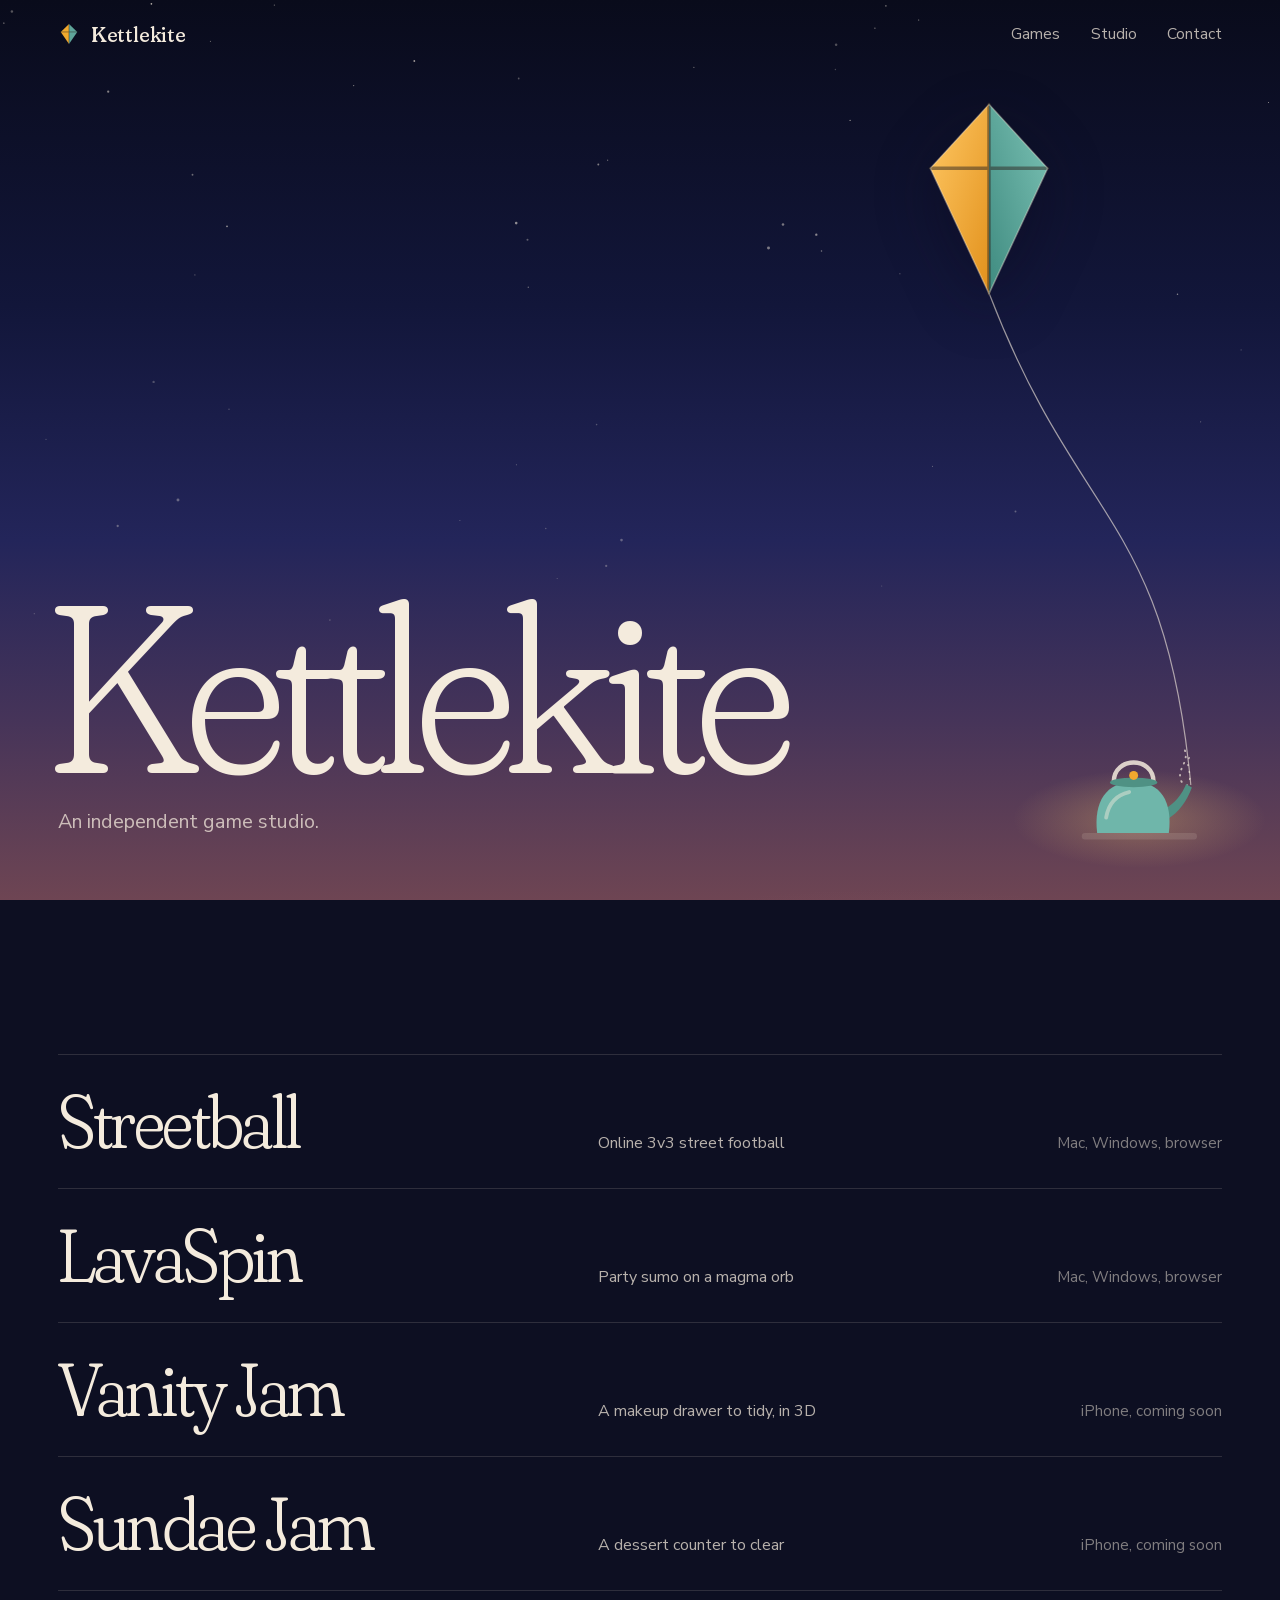
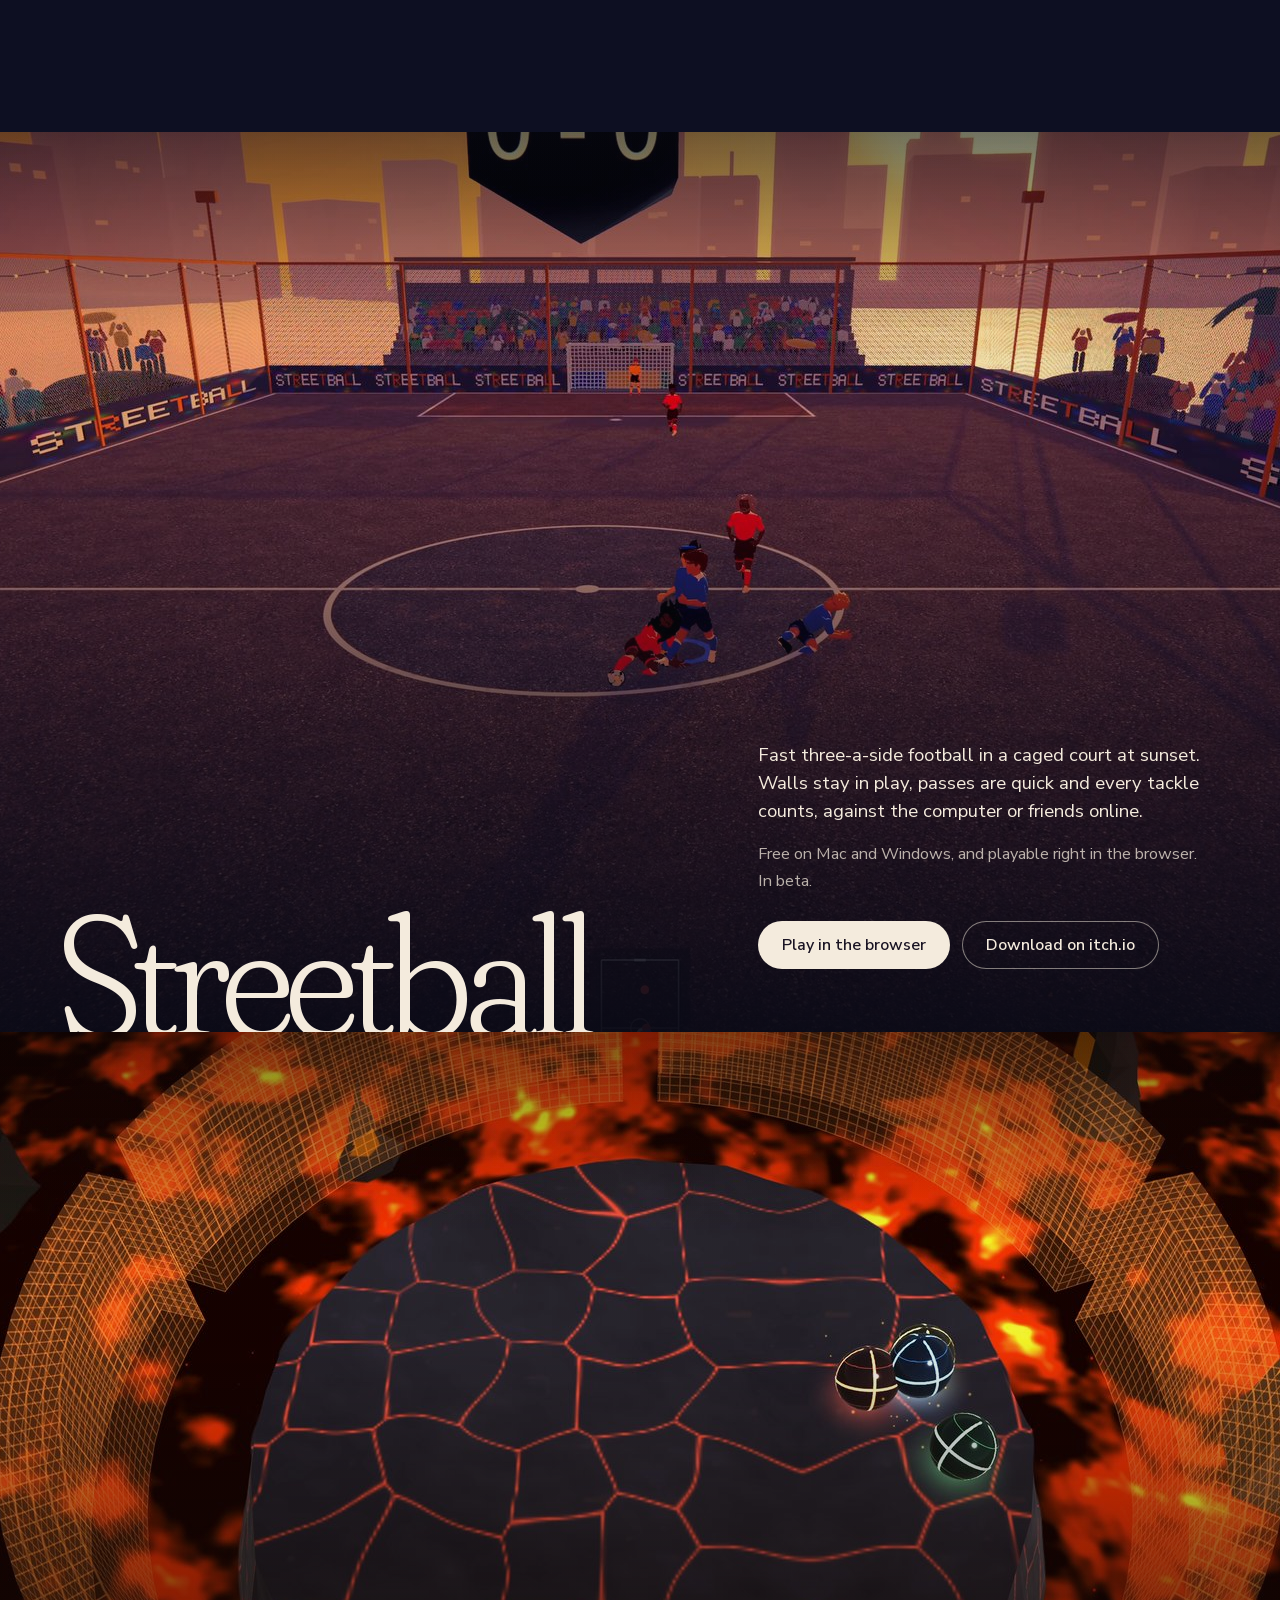
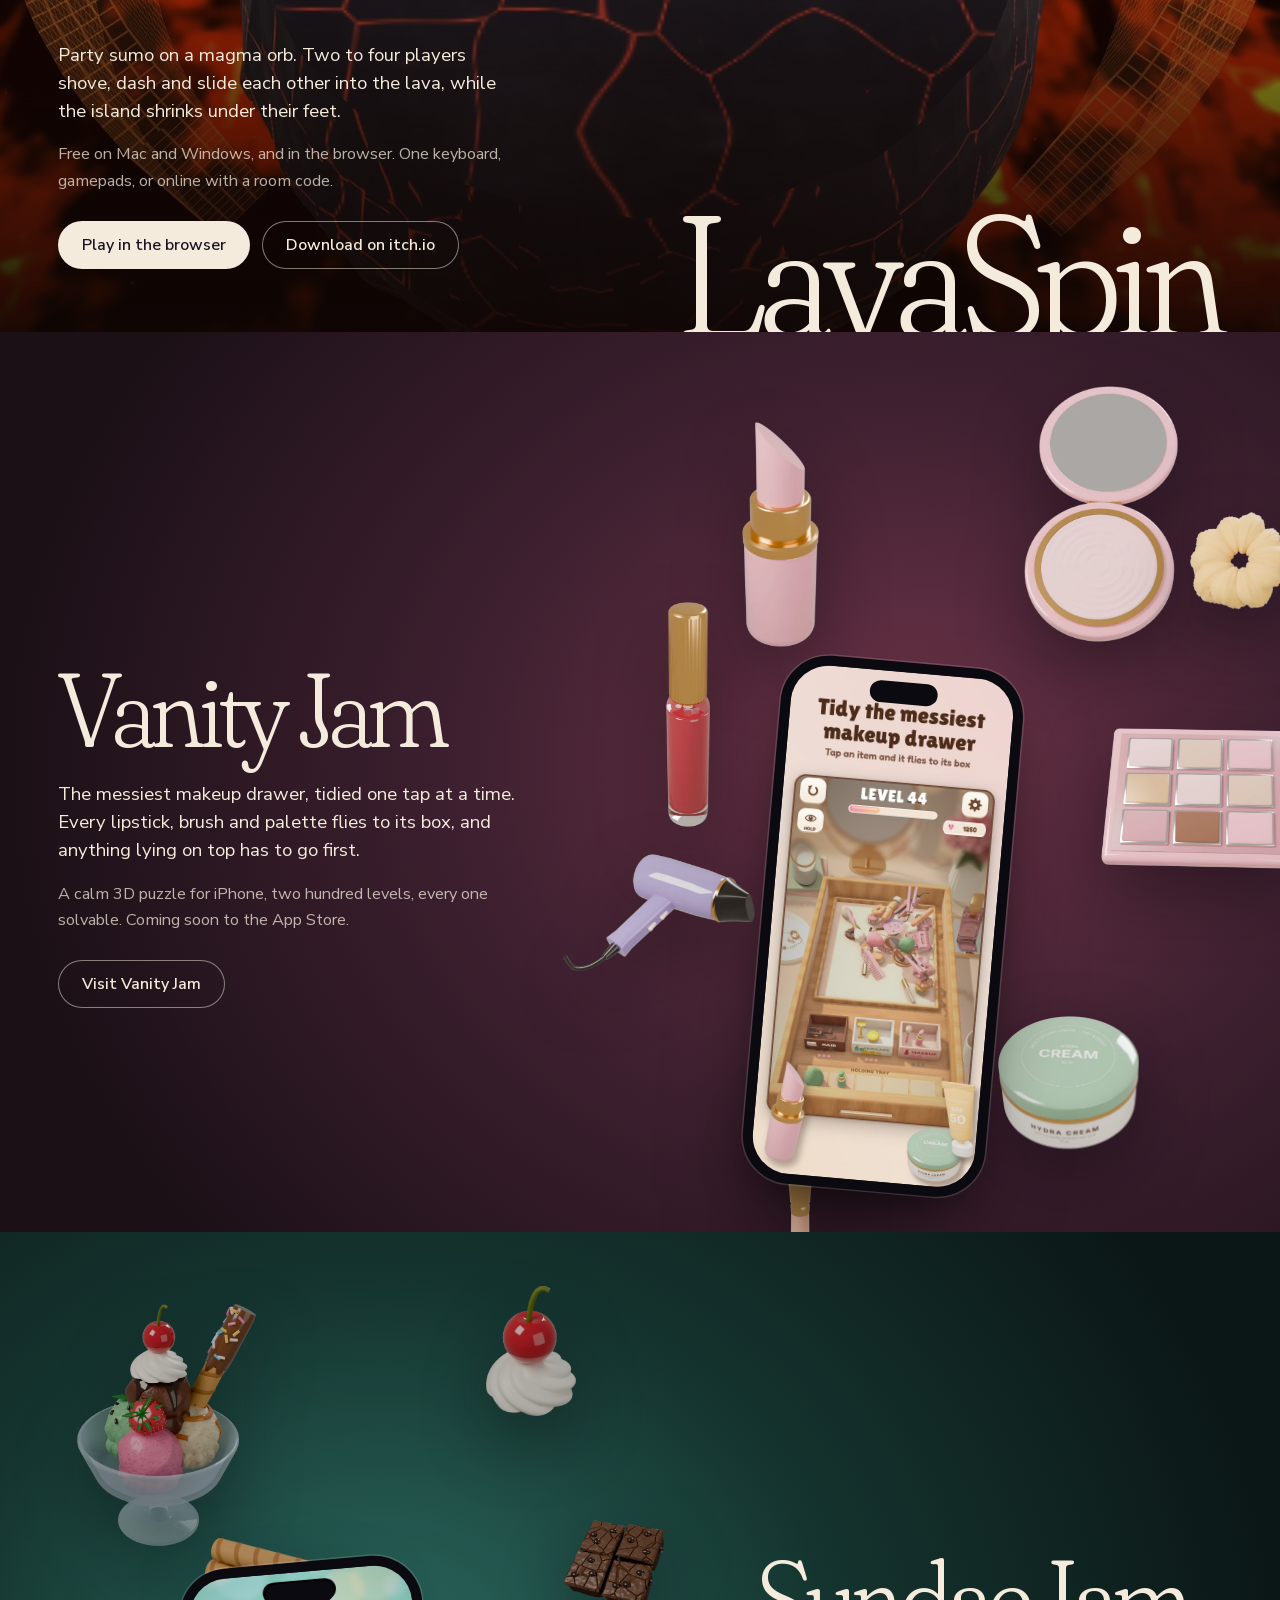
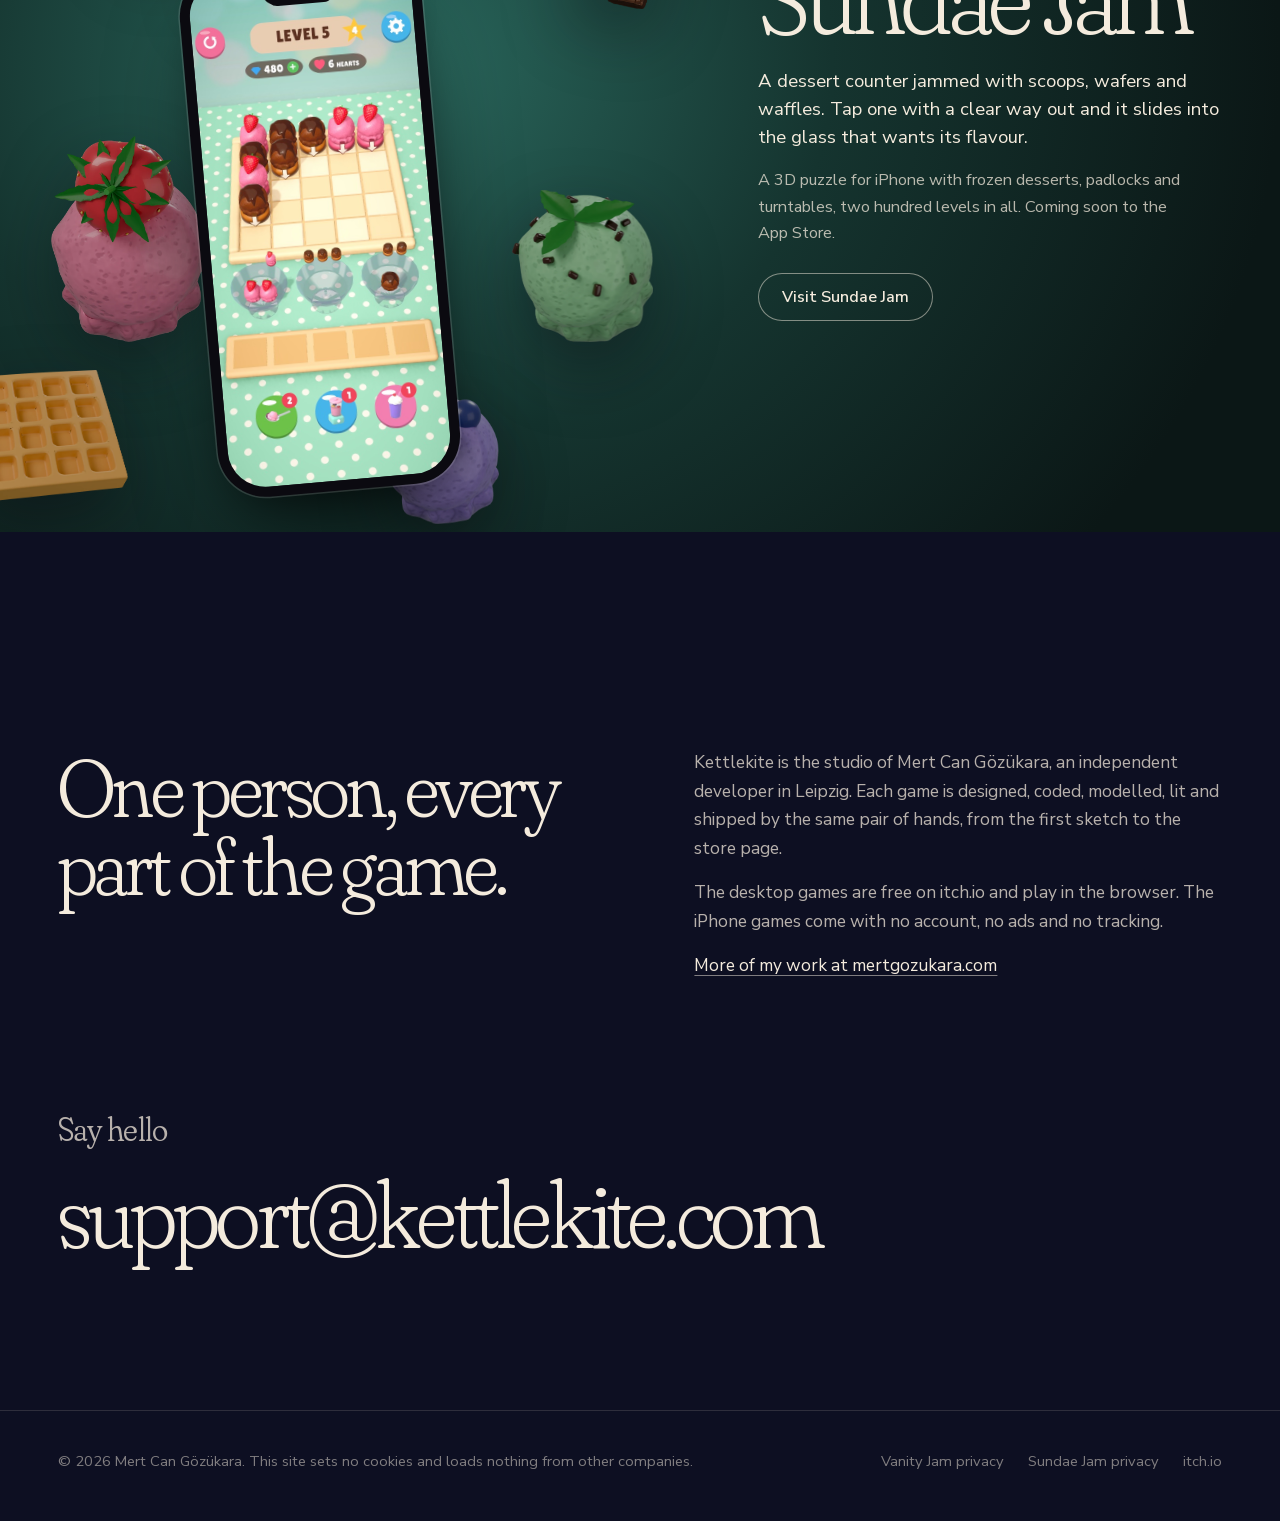
==== index.html @ ca103250 "Contact: just the address under Say hello The line about one person reading every message repeated t" ====
<!doctype html>
<html lang="en">
<head>
<meta charset="utf-8">
<meta name="viewport" content="width=device-width, initial-scale=1, viewport-fit=cover">
<title>Kettlekite</title>
<meta name="description" content="Kettlekite is an independent game studio. Streetball, LavaSpin, Vanity Jam and Sundae Jam, each made start to finish by one person.">
<meta name="theme-color" content="#0d0f22">
<meta property="og:title" content="Kettlekite">
<meta property="og:description" content="An independent game studio. Four games so far, each made start to finish by one person.">
<meta property="og:image" content="https://kettlekite.com/assets/media/og.jpg">
<meta property="og:url" content="https://kettlekite.com">
<meta name="twitter:card" content="summary_large_image">
<link rel="icon" href="/assets/kite.svg" type="image/svg+xml">
<script>document.documentElement.classList.add("js")</script>
<link rel="preload" href="/assets/fonts/fraunces-latin.woff2" as="font" type="font/woff2" crossorigin>
<link rel="stylesheet" href="/assets/fonts/fonts.css">
<link rel="stylesheet" href="/assets/kk.css">
<link rel="stylesheet" href="/assets/home.css">
</head>
<body class="home">
<header class="bar">
  <a class="brand" href="/" aria-label="Kettlekite, home">
    <svg class="kite" viewBox="0 0 64 64" aria-hidden="true"><path d="M32 3 L56 26 L32 61 Z" fill="#5fa59a"/><path d="M32 3 L8 26 L32 61 Z" fill="#f0a92e"/><path d="M32 3 V61 M8 26 H56" stroke="#2e2621" stroke-width="2.5" stroke-linecap="round" opacity=".55"/></svg>
    Kettlekite
  </a>
  <nav class="nav" aria-label="Site">
    <a href="#games">Games</a>
    <a href="#studio">Studio</a>
    <a href="#contact">Contact</a>
  </nav>
</header>

<main>
  <!-- The sky: a kite on a long string from a kettle on the sill. Its tail streams down the whole page. -->
  <section class="sky" id="top">
    <div class="sky-glow" aria-hidden="true"></div>
    <svg class="stars" aria-hidden="true"></svg>
    <div class="meteors" aria-hidden="true"></div>
    <svg class="string" aria-hidden="true"><path/></svg>
    <div class="flyer" aria-hidden="true">
      <svg class="kite-big" viewBox="0 0 120 150">
        <defs>
          <linearGradient id="sheen-l" x1="0" y1="0" x2="1" y2="1"><stop offset="0" stop-color="#ffc864"/><stop offset="1" stop-color="#e2911c"/></linearGradient>
          <linearGradient id="sheen-r" x1="1" y1="0" x2="0" y2="1"><stop offset="0" stop-color="#7cc2b5"/><stop offset="1" stop-color="#3f8b80"/></linearGradient>
        </defs>
        <path d="M60 4 L104 52 L60 146 Z" fill="url(#sheen-r)"/>
        <path d="M60 4 L16 52 L60 146 Z" fill="url(#sheen-l)"/>
        <path d="M60 4 V146 M16 52 H104" stroke="#2e2621" stroke-width="2.6" stroke-linecap="round" opacity=".5"/>
        <path d="M60 4 L104 52 L60 146 L16 52 Z" fill="none" stroke="#fff3dc" stroke-opacity=".35" stroke-width="1.2"/>
      </svg>
    </div>
    <div class="kettle" aria-hidden="true">
      <svg viewBox="0 0 220 170">
        <g class="steam" fill="none" stroke="#f4ebdd" stroke-linecap="round">
          <path d="M176 70 C166 50 190 40 180 18" stroke-width="3" stroke-dasharray="1 9"/>
          <path d="M184 76 C198 58 176 44 192 26" stroke-width="2.4" stroke-dasharray="1 10"/>
        </g>
        <path d="M70 70 C70 30 132 30 132 70" fill="none" stroke="#f4ebdd" stroke-opacity=".85" stroke-width="7" stroke-linecap="round"/>
        <path d="M150 112 C166 104 176 90 183 74 L192 79 C184 100 172 118 154 128 Z" fill="#4f9184"/>
        <path d="M44 150 C38 102 58 70 101 70 C144 70 162 102 156 150 Z" fill="#6fb6aa"/>
        <path d="M58 126 C62 102 76 90 94 86" fill="none" stroke="#f4ebdd" stroke-opacity=".45" stroke-width="6" stroke-linecap="round"/>
        <ellipse cx="101" cy="71" rx="37" ry="7.5" fill="#4f9184"/>
        <circle cx="101" cy="60" r="7" fill="#f0a92e"/>
        <rect x="20" y="150" width="180" height="10" rx="5" fill="#f4ebdd" fill-opacity=".12"/>
      </svg>
    </div>
    <div class="sky-copy wrap">
      <h1 class="wordmark" aria-label="Kettlekite"><span aria-hidden="true">K</span><span aria-hidden="true">e</span><span aria-hidden="true">t</span><span aria-hidden="true">t</span><span aria-hidden="true">l</span><span aria-hidden="true">e</span><span aria-hidden="true">k</span><span aria-hidden="true">i</span><span aria-hidden="true">t</span><span aria-hidden="true">e</span></h1>
      <p class="lede">An independent game studio.</p>
    </div>
  </section>

  <!-- Index: every game, one line each. Hover shows a frame of it; a click goes to its chapter. -->
  <section class="index wrap" id="games" aria-labelledby="games-title">
    <h2 class="sr" id="games-title">Games</h2>
    <ul class="games">
      <li><a href="#streetball" data-preview="/assets/media/streetball/peek.jpg">
        <span class="g-name">Streetball</span><span class="g-what">Online 3v3 street football</span><span class="g-where">Mac, Windows, browser</span></a></li>
      <li><a href="#lavaspin" data-preview="/assets/media/lavaspin/peek.jpg">
        <span class="g-name">LavaSpin</span><span class="g-what">Party sumo on a magma orb</span><span class="g-where">Mac, Windows, browser</span></a></li>
      <li><a href="#vanity-jam" data-preview="/assets/media/vanity-jam/shot.jpg">
        <span class="g-name">Vanity Jam</span><span class="g-what">A makeup drawer to tidy, in 3D</span><span class="g-where">iPhone, coming soon</span></a></li>
      <li><a href="#sundae-jam" data-preview="/assets/media/sundae-jam/shot.jpg">
        <span class="g-name">Sundae Jam</span><span class="g-what">A dessert counter to clear</span><span class="g-where">iPhone, coming soon</span></a></li>
    </ul>
    <div class="peek" aria-hidden="true"></div>
  </section>

  <section class="chapter film streetball" id="streetball" aria-labelledby="sb-title">
    <div class="stage">
      <video class="bg" muted loop playsinline preload="none" poster="/assets/media/streetball/poster.jpg"
        data-src="/assets/media/streetball/loop.mp4" data-src-av1="/assets/media/streetball/loop.av1.mp4" data-src-small="/assets/media/streetball/loop-small.mp4"></video>
      <div class="shade"></div>
      <div class="copy wrap">
        <h2 class="title" id="sb-title">Streetball</h2>
        <div class="side">
          <p class="what">Fast three-a-side football in a caged court at sunset. Walls stay in play, passes are quick and every tackle counts, against the computer or friends online.</p>
          <p class="where">Free on Mac and Windows, and playable right in the browser. In beta.</p>
          <div class="actions">
            <a class="btn solid" href="https://mertgozukara.com/games/streetball">Play in the browser</a>
            <a class="btn line" href="https://iammertg.itch.io/streetball">Download on itch.io</a>
          </div>
        </div>
      </div>
    </div>
  </section>

  <section class="chapter film lavaspin" id="lavaspin" aria-labelledby="ls-title">
    <div class="stage">
      <video class="bg" muted loop playsinline preload="none" poster="/assets/media/lavaspin/poster.jpg"
        data-src="/assets/media/lavaspin/loop.mp4" data-src-av1="/assets/media/lavaspin/loop.av1.mp4" data-src-small="/assets/media/lavaspin/loop-small.mp4"></video>
      <div class="shade"></div>
      <div class="copy wrap">
        <h2 class="title" id="ls-title">LavaSpin</h2>
        <div class="side">
          <p class="what">Party sumo on a magma orb. Two to four players shove, dash and slide each other into the lava, while the island shrinks under their feet.</p>
          <p class="where">Free on Mac and Windows, and in the browser. One keyboard, gamepads, or online with a room code.</p>
          <div class="actions">
            <a class="btn solid" href="https://mertgozukara.com/games/lavaspin">Play in the browser</a>
            <a class="btn line" href="https://iammertg.itch.io/lavaspin">Download on itch.io</a>
          </div>
        </div>
      </div>
    </div>
  </section>

  <section class="chapter showcase vanity" id="vanity-jam" aria-labelledby="vj-title">
    <div class="stage">
      <div class="scene" aria-hidden="true">
        <img class="float" src="/assets/media/vanity-jam/lipstick_pink.webp" alt="" style="--x:58%;--y:10%;--w:6%;--d:1.4;--r:-14deg">
        <img class="float" src="/assets/media/vanity-jam/compact_pink.webp" alt="" style="--x:80%;--y:6%;--w:12%;--d:0.7;--r:12deg">
        <img class="float" src="/assets/media/vanity-jam/palette_pink.webp" alt="" style="--x:86%;--y:44%;--w:15%;--d:1.1;--r:-8deg">
        <img class="float" src="/assets/media/vanity-jam/dryer_lavender.webp" alt="" style="--x:44%;--y:58%;--w:15%;--d:0.9;--r:16deg">
        <img class="float" src="/assets/media/vanity-jam/jar_sage.webp" alt="" style="--x:78%;--y:76%;--w:11%;--d:1.5;--r:6deg">
        <img class="float" src="/assets/media/vanity-jam/gloss_coral.webp" alt="" style="--x:52%;--y:30%;--w:3.4%;--d:0.5;--r:24deg">
        <img class="float" src="/assets/media/vanity-jam/scrunchie_butter.webp" alt="" style="--x:93%;--y:20%;--w:8%;--d:1.8;--r:-20deg">
        <img class="float" src="/assets/media/vanity-jam/brush_peach.webp" alt="" style="--x:60%;--y:84%;--w:5%;--d:1.2;--r:-36deg">
      </div>
      <div class="device"><div class="phone"><video muted loop playsinline preload="none" poster="/assets/media/vanity-jam/shot.jpg" data-src="/assets/media/vanity-jam/demo.mp4"></video></div></div>
      <div class="copy wrap">
        <div class="side">
          <h2 class="title" id="vj-title">Vanity Jam</h2>
          <p class="what">The messiest makeup drawer, tidied one tap at a time. Every lipstick, brush and palette flies to its box, and anything lying on top has to go first.</p>
          <p class="where">A calm 3D puzzle for iPhone, two hundred levels, every one solvable. Coming soon to the App Store.</p>
          <div class="actions">
            <a class="btn line" href="https://vanityjam.kettlekite.com">Visit Vanity Jam</a>
          </div>
        </div>
      </div>
    </div>
  </section>

  <section class="chapter showcase sundae" id="sundae-jam" aria-labelledby="sj-title">
    <div class="stage">
      <div class="scene" aria-hidden="true">
        <img class="float" src="/assets/media/sundae-jam/sundae.webp" alt="" style="--x:6%;--y:8%;--w:14%;--d:0.8;--r:-6deg">
        <img class="float" src="/assets/media/sundae-jam/cherry.webp" alt="" style="--x:38%;--y:6%;--w:7%;--d:1.6;--r:12deg">
        <img class="float" src="/assets/media/sundae-jam/scoop_strawberry.webp" alt="" style="--x:4%;--y:56%;--w:12%;--d:1.2;--r:8deg">
        <img class="float" src="/assets/media/sundae-jam/scoop_pistachio.webp" alt="" style="--x:40%;--y:62%;--w:11%;--d:0.6;--r:-10deg">
        <img class="float" src="/assets/media/sundae-jam/waferroll.webp" alt="" style="--x:16%;--y:34%;--w:13%;--d:1.4;--r:-24deg">
        <img class="float" src="/assets/media/sundae-jam/scoop_blueberry.webp" alt="" style="--x:30%;--y:84%;--w:9%;--d:1.8;--r:14deg">
        <img class="float" src="/assets/media/sundae-jam/waffle.webp" alt="" style="--x:-2%;--y:82%;--w:12%;--d:0.9;--r:18deg">
        <img class="float" src="/assets/media/sundae-jam/brownie.webp" alt="" style="--x:44%;--y:32%;--w:8%;--d:1.1;--r:-14deg">
      </div>
      <div class="device"><div class="phone"><video muted loop playsinline preload="none" poster="/assets/media/sundae-jam/shot.jpg" data-src="/assets/media/sundae-jam/demo.mp4"></video></div></div>
      <div class="copy wrap">
        <div class="side">
          <h2 class="title" id="sj-title">Sundae Jam</h2>
          <p class="what">A dessert counter jammed with scoops, wafers and waffles. Tap one with a clear way out and it slides into the glass that wants its flavour.</p>
          <p class="where">A 3D puzzle for iPhone with frozen desserts, padlocks and turntables, two hundred levels in all. Coming soon to the App Store.</p>
          <div class="actions">
            <a class="btn line" href="https://sundaejam.kettlekite.com">Visit Sundae Jam</a>
          </div>
        </div>
      </div>
    </div>
  </section>

  <section class="studio wrap" id="studio" aria-labelledby="studio-title">
    <h2 class="studio-title rise" id="studio-title">One person, every part of the game.</h2>
    <div class="studio-body rise">
      <p>Kettlekite is the studio of Mert Can Gözükara, an independent developer in Leipzig. Each game is designed, coded, modelled, lit and shipped by the same pair of hands, from the first sketch to the store page.</p>
      <p>The desktop games are free on itch.io and play in the browser. The iPhone games come with no account, no ads and no tracking.</p>
      <p><a href="https://mertgozukara.com">More of my work at mertgozukara.com</a></p>
    </div>
  </section>

  <section class="contact wrap" id="contact" aria-labelledby="contact-title">
    <h2 class="contact-title rise" id="contact-title">Say hello</h2>
    <p class="rise"><a class="mail" href="mailto:support@kettlekite.com">support@kettlekite.com</a></p>
  </section>
</main>

<footer class="foot">
  <div class="wrap">
    <p>© 2026 Mert Can Gözükara. This site sets no cookies and loads nothing from other companies.</p>
    <ul>
      <li><a href="https://vanityjam.kettlekite.com/privacy">Vanity Jam privacy</a></li>
      <li><a href="https://sundaejam.kettlekite.com/privacy">Sundae Jam privacy</a></li>
      <li><a href="https://iammertg.itch.io">itch.io</a></li>
    </ul>
  </div>
</footer>

<!-- The kite's tail: a ribbon from the kite down into the list of games, a bow beside each one. Drawn by home.js. -->
<svg class="tail" aria-hidden="true"><path class="ribbon"/><g class="bows"></g></svg>
<script src="/assets/home.js" defer></script>
</body>
</html>
---- assets/fonts/fonts.css ----
/* Fraunces and Nunito Sans (SIL Open Font License 1.1), self-hosted so no visitor request leaves kettlekite.com. */
@font-face { font-family: "Fraunces"; font-style: normal; font-weight: 100 900; font-display: swap; src: url("/assets/fonts/fraunces-latin-ext.woff2") format("woff2"); unicode-range: U+0100-02BA, U+02BD-02C5, U+02C7-02CC, U+02CE-02D7, U+02DD-02FF, U+0304, U+0308, U+0329, U+1D00-1DBF, U+1E00-1E9F, U+1EF2-1EFF, U+2020, U+20A0-20AB, U+20AD-20C4, U+2113, U+2C60-2C7F, U+A720-A7FF; }
@font-face { font-family: "Fraunces"; font-style: normal; font-weight: 100 900; font-display: swap; src: url("/assets/fonts/fraunces-latin.woff2") format("woff2"); unicode-range: U+0000-00FF, U+0131, U+0152-0153, U+02BB-02BC, U+02C6, U+02DA, U+02DC, U+0304, U+0308, U+0329, U+2000-206F, U+20AC, U+2122, U+2191, U+2193, U+2212, U+2215, U+FEFF, U+FFFD; }
@font-face { font-family: "Nunito Sans"; font-style: normal; font-weight: 400 800; font-display: swap; src: url("/assets/fonts/nunito-sans-latin-ext.woff2") format("woff2"); unicode-range: U+0100-02BA, U+02BD-02C5, U+02C7-02CC, U+02CE-02D7, U+02DD-02FF, U+0304, U+0308, U+0329, U+1D00-1DBF, U+1E00-1E9F, U+1EF2-1EFF, U+2020, U+20A0-20AB, U+20AD-20C4, U+2113, U+2C60-2C7F, U+A720-A7FF; }
@font-face { font-family: "Nunito Sans"; font-style: normal; font-weight: 400 800; font-display: swap; src: url("/assets/fonts/nunito-sans-latin.woff2") format("woff2"); unicode-range: U+0000-00FF, U+0131, U+0152-0153, U+02BB-02BC, U+02C6, U+02DA, U+02DC, U+0304, U+0308, U+0329, U+2000-206F, U+20AC, U+2122, U+2191, U+2193, U+2212, U+2215, U+FEFF, U+FFFD; }
---- assets/kk.css ----
/* Kettlekite shared base: the sky at the hour the kettle goes on. Night and dusk for the ground,
   ivory for the words, the kite's gold and teal only on the kite itself. Every Kettlekite site
   copies this file (scripts/sync-shared.sh); a game site sets its own colours in theme.css. */
:root {
  --night: #0d0f22;
  --dusk: #1d2150;
  --dusk-2: #2d2a5c;
  --plum: #57405f;
  --ember: #e9a06b;
  --ivory: #f4ebdd;
  --ivory-2: rgba(244, 235, 221, 0.74);
  --ivory-3: rgba(244, 235, 221, 0.5);
  --line: rgba(244, 235, 221, 0.14);
  --gold: #f0a92e;
  --teal: #5fa59a;
  --bg: var(--night);
  --ink: #1a1424; /* type on ivory */
  --display: "Fraunces", "Iowan Old Style", "Palatino", Georgia, serif;
  --body: "Nunito Sans", ui-rounded, system-ui, sans-serif;
  --gutter: clamp(1.25rem, 4.5vw, 4rem);
  --max: 92rem;
  --measure: 38rem;
  --ease: cubic-bezier(0.22, 1, 0.36, 1);
}

*, *::before, *::after { box-sizing: border-box; }
html { -webkit-text-size-adjust: 100%; text-size-adjust: 100%; color-scheme: dark; scroll-behavior: smooth; }
body {
  margin: 0;
  min-height: 100vh;
  font: 400 1.125rem/1.6 var(--body);
  color: var(--ivory);
  background: var(--bg);
  overflow-x: clip;
  -webkit-font-smoothing: antialiased;
}
img, svg, video { display: block; max-width: 100%; }
a { color: inherit; text-decoration-thickness: 1px; text-underline-offset: 0.22em; text-decoration-color: var(--ivory-3); }
a:hover { text-decoration-color: currentColor; }
:focus-visible { outline: 2px solid var(--ivory); outline-offset: 4px; border-radius: 6px; }
h1, h2, h3 { margin: 0; font-family: var(--display); font-weight: 340; line-height: 1.02; letter-spacing: -0.02em; text-wrap: balance; font-variation-settings: "opsz" 144; }
p { margin: 0 0 1rem; text-wrap: pretty; }
.wrap { width: 100%; max-width: var(--max); margin: 0 auto; padding: 0 var(--gutter); }
.quiet { color: var(--ivory-3); font-size: 0.95rem; }
.sr { position: absolute; width: 1px; height: 1px; overflow: hidden; clip: rect(0 0 0 0); white-space: nowrap; }

/* Top bar. Fixed over the page; it gains a veil once the page has scrolled. */
.bar {
  position: fixed; inset: 0 0 auto 0; z-index: 50;
  display: flex; align-items: center; justify-content: space-between; gap: 1rem;
  padding: 1.1rem var(--gutter);
  transition: background 0.5s var(--ease), padding 0.5s var(--ease);
}
/* long pages have no script to veil the bar, so it is veiled from the start */
.bar.veiled, body:has(.doc) .bar { background: color-mix(in srgb, var(--bg) 78%, transparent); backdrop-filter: blur(14px); -webkit-backdrop-filter: blur(14px); padding-top: 0.75rem; padding-bottom: 0.75rem; }
.brand { display: inline-flex; align-items: center; gap: 0.7rem; text-decoration: none; font-family: var(--display); font-weight: 450; font-size: 1.3rem; letter-spacing: -0.01em; font-variation-settings: "opsz" 48; }
.brand img { width: 34px; height: 34px; border-radius: 9px; }
.brand .kite { width: 22px; height: 22px; }
.nav { display: flex; gap: clamp(1rem, 2.4vw, 2.2rem); font-size: 0.98rem; color: var(--ivory-2); }
.nav a { text-decoration: none; }
.nav a:hover { color: var(--ivory); }

/* Buttons: one solid ivory pill per view, everything else outlined or a plain link */
.btn {
  display: inline-flex; align-items: center; justify-content: center; gap: 0.55rem;
  min-height: 3rem; padding: 0.8rem 1.5rem; border-radius: 999px;
  font: 600 1rem/1 var(--body); text-decoration: none; white-space: nowrap;
  transition: background 0.3s var(--ease), color 0.3s var(--ease), box-shadow 0.3s var(--ease), transform 0.3s var(--ease);
}
.btn.solid { background: var(--ivory); color: var(--ink); }
.btn.solid:hover { background: #fff8ee; transform: translateY(-1px); }
.btn.line { color: var(--ivory); box-shadow: inset 0 0 0 1px var(--ivory-3); }
.btn.line:hover { box-shadow: inset 0 0 0 1px var(--ivory); }
.btn.soon { color: var(--ivory-2); box-shadow: inset 0 0 0 1px var(--line); cursor: default; }

/* Long-form pages: privacy, terms, support */
.doc { max-width: var(--measure); padding-top: clamp(7rem, 14vw, 10rem); padding-bottom: 3rem; }
.doc h1 { font-size: clamp(2.6rem, 6vw, 4rem); margin-bottom: 0.8rem; }
.doc h2 { font-size: 1.6rem; margin: 2.6rem 0 0.6rem; font-weight: 400; }
.doc h3 { font-family: var(--body); font-size: 1.05rem; font-weight: 700; letter-spacing: 0; margin: 1.6rem 0 0.35rem; }
.doc p, .doc li { color: var(--ivory-2); }
.doc .quiet { margin-bottom: 2rem; }
.doc a { text-decoration-color: var(--ivory-3); }

/* Footer */
.foot { position: relative; border-top: 1px solid var(--line); padding: 2.4rem 0 3rem; font-size: 0.92rem; color: var(--ivory-3); }
.foot .wrap { display: flex; flex-wrap: wrap; justify-content: space-between; gap: 1rem 2.5rem; }
.foot p { margin: 0; }
.foot ul { list-style: none; margin: 0; padding: 0; display: flex; flex-wrap: wrap; gap: 0.4rem 1.5rem; }
.foot a { text-decoration: none; }
.foot a:hover { color: var(--ivory); }

/* Phone frame for real screen recordings */
.phone {
  position: relative; width: min(300px, 64vw); aspect-ratio: 496 / 1080;
  padding: 10px; border-radius: 48px; background: #0b0a10;
  box-shadow: 0 0 0 1.5px rgba(255, 255, 255, 0.14), 0 50px 100px -30px rgba(0, 0, 0, 0.7), 0 20px 40px -20px rgba(0, 0, 0, 0.5);
}
.phone::before { content: ""; position: absolute; z-index: 2; top: 20px; left: 50%; width: 28%; height: 22px; border-radius: 99px; background: #0b0a10; transform: translateX(-50%); }
.phone video, .phone img { width: 100%; height: 100%; object-fit: cover; border-radius: 38px; background: #222; }

/* Reveal on scroll: home.js / game.js add .in when an element enters the view */
.rise { opacity: 0; transform: translateY(2.2rem); transition: opacity 1.1s var(--ease), transform 1.1s var(--ease); }
.rise.in { opacity: 1; transform: none; }

@media (max-width: 760px) {
  .nav { gap: 1rem; font-size: 0.92rem; }
  .nav:has(a:not([href^="#"])) a[href^="#"] { display: none; } /* game sites keep Support on phones */
  .brand { font-size: 1.15rem; }
}
@media (prefers-reduced-motion: reduce) {
  html { scroll-behavior: auto; }
  *, *::before, *::after { animation: none !important; transition: none !important; }
  .rise { opacity: 1; transform: none; }
}
---- assets/home.css ----
/* kettlekite.com: the sky, the index of games, one chapter per game, the studio. */

/* ——— The sky ——— */
.sky {
  position: relative; height: 100svh; min-height: 620px; overflow: hidden; isolation: isolate;
  background: linear-gradient(180deg, #090b1b 0%, #12163a 34%, #23255a 60%, #463459 80%, #6e4553 100%);
}
.sky-glow {
  position: absolute; left: -20%; right: -20%; bottom: -34%; height: 80%; z-index: -1;
  background: radial-gradient(48% 58% at 64% 100%, rgba(240, 165, 108, 0.62), rgba(170, 108, 120, 0.2) 52%, transparent 76%);
}
.stars { position: absolute; inset: 0 0 30% 0; width: 100%; height: 70%; }
.stars circle { fill: var(--ivory); }
.stars .tw { animation: twinkle 4.5s ease-in-out infinite; }
@keyframes twinkle { 0%, 100% { opacity: 0.25; } 50% { opacity: 0.95; } }

/* now and then a star falls: a short streak whose tail grows behind its head, then fades */
.meteors { position: absolute; inset: 0 0 35% 0; overflow: hidden; pointer-events: none; }
.meteor {
  position: absolute; left: var(--x); top: var(--y); width: var(--len); height: 1.5px; border-radius: 1px;
  background: linear-gradient(90deg, rgba(244, 235, 221, 0), rgba(244, 235, 221, 0.5) 65%, #fff8ee);
  transform-origin: 100% 50%; opacity: 0;
  animation: fall var(--t) cubic-bezier(0.35, 0, 0.65, 1) forwards;
}
.meteor::after { content: ""; position: absolute; right: -1.5px; top: -1.25px; width: 4px; height: 4px; border-radius: 50%; background: #fff8ee; box-shadow: 0 0 9px 2px rgba(255, 233, 196, 0.55); }
@keyframes fall {
  0% { opacity: 0; transform: rotate(var(--a)) translateX(0) scaleX(0.25); }
  14% { opacity: 1; }
  72% { opacity: 0.85; }
  100% { opacity: 0; transform: rotate(var(--a)) translateX(var(--d)) scaleX(1); }
}

.string { position: absolute; inset: 0; width: 100%; height: 100%; overflow: visible; pointer-events: none; }
.string path { fill: none; stroke: var(--ivory); stroke-opacity: 0.62; stroke-width: 1.2; stroke-linecap: round; }

/* the kite turns about its lower tip, where the string and the tail are tied */
.flyer { position: absolute; left: 71%; top: 11%; width: clamp(104px, 12.5vw, 200px); transform-origin: 50% 97%; transform: rotate(calc(var(--wx, 0) * 7deg)); transition: transform 1.6s var(--ease); }
.kite-big { width: 100%; height: auto; transform-origin: 50% 97%; animation: sway 7.5s ease-in-out infinite; filter: drop-shadow(0 18px 30px rgba(10, 8, 30, 0.45)); }
@keyframes sway { 0%, 100% { transform: rotate(-4deg); } 50% { transform: rotate(5deg); } }

.kettle { position: absolute; right: calc(var(--gutter) + 1vw); bottom: 6%; width: clamp(104px, 11vw, 180px); }
.kettle::before { content: ""; position: absolute; inset: 30% -40% -20% -40%; background: radial-gradient(closest-side, rgba(242, 196, 107, 0.32), transparent); z-index: -1; }
.kettle svg { width: 100%; height: auto; }
.steam path { animation: steam 3.2s linear infinite; stroke-opacity: 0.7; }
.steam path + path { animation-duration: 4.1s; }
@keyframes steam { to { stroke-dashoffset: -40; } }

.sky-copy { position: absolute; left: 0; right: 0; bottom: clamp(2rem, 7vh, 5rem); pointer-events: none; }
.wordmark { font-weight: 290; font-size: clamp(4.4rem, 18.6vw, 21rem); line-height: 0.82; letter-spacing: -0.048em; margin-left: -0.045em; white-space: nowrap; }
.wordmark span { display: inline-block; }
.lede { max-width: 31ch; margin: clamp(1rem, 2.4vh, 1.8rem) 0 0; font-size: clamp(1.1rem, 1.55vw, 1.38rem); line-height: 1.5; color: var(--ivory-2); }

/* the opening: the kite rises from the sill, the string pays out, the name stands up */
.js .sky .flyer { opacity: 0; transform: translate(-34vw, 52vh) rotate(-28deg) scale(0.55); }
.js .sky .wordmark span { opacity: 0; transform: translateY(42%); }
.js .sky .lede { opacity: 0; transform: translateY(1rem); }
.js .sky .string path { stroke-dasharray: var(--len, 2000); stroke-dashoffset: var(--len, 2000); }
.js .sky.ready .flyer { opacity: 1; transform: rotate(calc(var(--wx, 0) * 7deg)); transition: opacity 0.6s ease, transform 2s var(--ease); }
.js .sky.ready .wordmark span { opacity: 1; transform: none; transition: opacity 1s ease, transform 1.4s var(--ease); transition-delay: calc(0.35s + var(--i) * 0.055s); }
.js .sky.ready .lede { opacity: 1; transform: none; transition: opacity 1s ease 1.15s, transform 1.2s var(--ease) 1.15s; }
.js .sky.ready .string path { stroke-dashoffset: 0; transition: stroke-dashoffset 1.8s cubic-bezier(0.45, 0, 0.2, 1) 0.9s; }

/* ——— Index of games ——— */
.index { position: relative; padding-top: clamp(5rem, 12vw, 10rem); padding-bottom: clamp(5rem, 11vw, 9rem); }
.games { list-style: none; margin: 0; padding: 0; border-top: 1px solid var(--line); }
.games a {
  display: grid; grid-template-columns: minmax(0, 1fr) minmax(0, 24rem) minmax(0, 13rem); align-items: baseline; gap: 0.4rem 2rem;
  padding: clamp(1.1rem, 2.3vw, 1.9rem) 0; border-bottom: 1px solid var(--line); text-decoration: none;
  transition: opacity 0.5s var(--ease);
}
.g-name { font-family: var(--display); font-weight: 310; font-size: clamp(2.3rem, 5.8vw, 5.2rem); line-height: 1; letter-spacing: -0.035em; font-variation-settings: "opsz" 144; transition: transform 0.7s var(--ease); }
.g-what { color: var(--ivory-2); font-size: clamp(1rem, 1.25vw, 1.15rem); }
.g-where { color: var(--ivory-3); font-size: 0.95rem; text-align: right; white-space: nowrap; }
.games a:hover .g-name, .games a:focus-visible .g-name { transform: translateX(0.8rem); }
@media (hover: hover) { .games:hover a:not(:hover) { opacity: 0.38; } }
/* The index preview follows the pointer. Every game's frame is loaded and stacked inside it, so
   moving between a wide frame and a tall one is a crossfade of two ready images: only opacity and
   transform change, never the box's size, and nothing waits on a decode. */
.peek {
  position: fixed; left: 0; top: 0; z-index: 40; width: 0; height: 0; pointer-events: none;
  opacity: 0; transform: translate3d(var(--px, 0), var(--py, 0), 0) scale(0.86) rotate(-3deg);
  transition: opacity 0.35s ease, transform 0.6s var(--ease);
}
.peek.on { opacity: 1; transform: translate3d(var(--px, 0), var(--py, 0), 0) rotate(-2deg); }
.peek img {
  position: absolute; left: 0; top: 0; width: clamp(220px, 21vw, 340px); max-width: none; aspect-ratio: 16 / 10; object-fit: cover; border-radius: 14px;
  box-shadow: 0 30px 60px -20px rgba(0, 0, 0, 0.6);
  opacity: 0; transform: translate(-50%, -50%) scale(0.9); transition: opacity 0.32s ease, transform 0.55s var(--ease);
}
.peek img.tall { width: clamp(130px, 11vw, 180px); aspect-ratio: 506 / 1100; }
.peek img.on { opacity: 1; transform: translate(-50%, -50%); }

/* ——— Chapters: one screen each. Its scene assembles as it rises into view (--p, 0 → 1) and
   is whole by the time it fills the screen; it drifts apart as it leaves (--x, 0 → 1). ——— */
.chapter { position: relative; height: 100svh; }
.chapter .stage { position: relative; height: 100%; overflow: hidden; }

/* The page settles on a whole chapter: a flick moves one chapter, and no resting place leaves two
   of them half on screen. The index, studio and contact are snap points too, and scroll freely
   wherever they are taller than the screen. */
html:has(body.home) { scroll-snap-type: y mandatory; }
.sky, .index, .chapter, .studio { scroll-snap-align: start; }
.home .foot { scroll-snap-align: end; }
.chapter .title { font-weight: 290; letter-spacing: -0.045em; line-height: 0.86; font-variation-settings: "opsz" 144; }
.side .what { font-size: clamp(1.15rem, 1.45vw, 1.34rem); line-height: 1.5; margin-bottom: 1rem; }
.side .where { color: var(--ivory-2); font-size: 1.02rem; }
.actions { display: flex; flex-wrap: wrap; gap: 0.75rem; margin-top: 1.7rem; }

/* film: the game itself, full bleed */
.film .stage { background: #08090f; }
.film .bg { position: absolute; inset: 0; width: 100%; height: 100%; object-fit: cover; transform: translate3d(0, calc(var(--x, 0) * 24vh), 0) scale(calc(1.2 - var(--p, 0) * 0.09)); }
.film .shade {
  position: absolute; inset: 0;
  background:
    linear-gradient(0deg, rgba(9, 10, 22, 0.94) 0%, rgba(9, 10, 22, 0.55) 34%, rgba(9, 10, 22, 0.06) 66%),
    linear-gradient(180deg, rgba(9, 10, 22, 0.55) 0%, transparent 22%);
}
.film .copy { position: absolute; left: 0; right: 0; bottom: 0; padding-bottom: clamp(2.4rem, 7vh, 5rem); display: grid; grid-template-columns: minmax(0, 1fr) minmax(18rem, 29rem); align-items: end; gap: 1.5rem 4rem; }
.film .title { font-size: clamp(4rem, 13.5vw, 15rem); transform: translateY(calc((1 - var(--p, 0)) * 9vh)); }
.film .side { transform: translateY(calc((1 - var(--p, 0)) * 5vh)); opacity: calc(0.25 + var(--p, 0) * 2); }
.lavaspin .copy { grid-template-columns: minmax(18rem, 29rem) minmax(0, 1fr); }
.lavaspin .title { order: 2; text-align: right; }
.lavaspin .shade {
  background:
    linear-gradient(0deg, rgba(14, 6, 4, 0.94) 0%, rgba(14, 6, 4, 0.5) 36%, rgba(14, 6, 4, 0.05) 66%),
    linear-gradient(180deg, rgba(14, 6, 4, 0.5) 0%, transparent 22%);
}
.streetball .stage { background: #170d1c; }
.lavaspin .stage { background: #120604; }

/* showcase: the phone game, its pieces floating out of the screen */
.vanity .stage { background: radial-gradient(70% 85% at 70% 48%, #6f3549 0%, #3e2030 48%, #1b1016 100%); }
.sundae .stage { background: radial-gradient(70% 85% at 30% 48%, #2b6a5f 0%, #15342f 50%, #0b1716 100%); }
.scene { position: absolute; inset: 0; }
.float {
  position: absolute; left: var(--x); top: var(--y); width: var(--w); height: auto;
  transform: translate3d(calc(var(--mx, 0) * var(--d) * -22px), calc(((1 - var(--p, 0)) * 30vh - var(--x, 0) * 18vh) * var(--d)), 0) rotate(calc(var(--r) + (1 - var(--p, 0)) * var(--d) * -16deg));
  filter: drop-shadow(0 26px 34px rgba(8, 4, 10, 0.4));
  will-change: transform;
}
.device { position: absolute; top: 50%; left: 69%; transform: translate(-50%, calc(-50% + (1 - var(--p, 0)) * 16vh)) rotate(calc((1 - var(--p, 0)) * 5deg)); }
.sundae .device { left: 25%; transform: translate(-50%, calc(-50% + (1 - var(--p, 0)) * 16vh)) rotate(calc((1 - var(--p, 0)) * -5deg)); }
.device .phone { width: clamp(220px, 19vw, 320px); }
.showcase .copy { position: absolute; inset: 0; display: flex; align-items: center; pointer-events: none; }
.showcase .side { max-width: 29rem; pointer-events: auto; transform: translateY(calc((1 - var(--p, 0)) * 6vh)); }
.sundae .side { margin-left: auto; }
.showcase .title { font-size: clamp(3.6rem, 8.2vw, 9rem); margin-bottom: clamp(1.2rem, 3vh, 2rem); }

/* ——— Studio and contact ——— */
.studio { position: relative; display: grid; grid-template-columns: minmax(0, 1fr) minmax(18rem, 33rem); gap: 2rem 5rem; align-items: start; padding-top: clamp(7rem, 17vw, 15rem); padding-bottom: clamp(4rem, 9vw, 8rem); }
.studio-title { font-size: clamp(2.8rem, 6.4vw, 6.6rem); font-weight: 290; letter-spacing: -0.04em; line-height: 0.95; }
.studio-body p { color: var(--ivory-2); font-size: clamp(1.08rem, 1.3vw, 1.2rem); line-height: 1.65; }
.studio-body a { color: var(--ivory); }
.contact { padding-bottom: clamp(5rem, 10vw, 9rem); }
.contact-title { font-size: clamp(1.6rem, 2.6vw, 2.2rem); font-weight: 340; margin-bottom: 1rem; color: var(--ivory-2); }
.mail {
  font-family: var(--display); font-weight: 290; font-size: clamp(2.1rem, 7.4vw, 7rem); letter-spacing: -0.04em; line-height: 1.1;
  text-decoration: none; font-variation-settings: "opsz" 144;
  background: linear-gradient(currentColor, currentColor) 0 96% / 0 1.5px no-repeat; transition: background-size 0.8s var(--ease);
  overflow-wrap: anywhere;
}
.mail:hover { background-size: 100% 1.5px; }

/* ——— The tail ——— */
.tail { position: absolute; left: 0; top: 0; width: 100%; z-index: 30; pointer-events: none; overflow: visible; }
.tail .ribbon { fill: none; stroke: var(--ivory); stroke-opacity: 0.55; stroke-width: 1.3; stroke-linecap: round; }
.tail .bow { transform-box: fill-box; transform-origin: center; transform: scale(0); transition: transform 0.9s cubic-bezier(0.34, 1.56, 0.64, 1); }
.tail .bow.on { transform: scale(1); }

/* ——— Narrow screens ——— */
@media (max-width: 860px) {
  .flyer { left: 62%; top: 12%; }
  .kettle { bottom: 30%; width: 92px; }
  .sky-copy { bottom: 2.4rem; }
  .games a { grid-template-columns: 1fr; gap: 0.3rem; }
  .g-where { text-align: left; }
  .film .copy { grid-template-columns: 1fr; }
  .lavaspin .copy { grid-template-columns: 1fr; }
  .lavaspin .title { order: 0; text-align: left; }
  .film .title { font-size: clamp(3.6rem, 17vw, 6rem); }
  .wordmark { font-size: 21.5vw; }
  .device { top: 26%; left: 50%; }
  .sundae .device { left: 50%; }
  .device .phone { width: min(39vw, 176px); padding: 7px; border-radius: 34px; }
  .device .phone video { border-radius: 27px; }
  .device .phone::before { top: 13px; height: 14px; }
  .showcase .side .where { font-size: 0.95rem; }
  .float { width: calc(var(--w) * 1.7); opacity: 0.85; }
  .showcase .copy { align-items: flex-end; padding-bottom: 2.4rem; background: linear-gradient(0deg, rgba(10, 6, 10, 0.9) 0%, rgba(10, 6, 10, 0.55) 30%, transparent 52%); }
  .sundae .copy { background: linear-gradient(0deg, rgba(5, 14, 13, 0.9) 0%, rgba(5, 14, 13, 0.55) 30%, transparent 52%); }
  .sundae .side { margin-left: 0; }
  .showcase .title { font-size: clamp(3rem, 13vw, 4.6rem); }
  .studio { grid-template-columns: 1fr; }
}
/* short phones: a smaller handset, so it clears the game's name below it */
@media (max-width: 860px) and (max-height: 740px) {
  .device .phone { width: min(30vw, 15svh); padding: 5px; border-radius: 24px; }
  .device .phone video { border-radius: 19px; }
  .device .phone::before { top: 9px; height: 10px; }
}
@media (prefers-reduced-motion: reduce) {
  .float, .device, .film .bg, .film .title, .film .side, .showcase .side { transform: none !important; }
  .film .side { opacity: 1; }
}
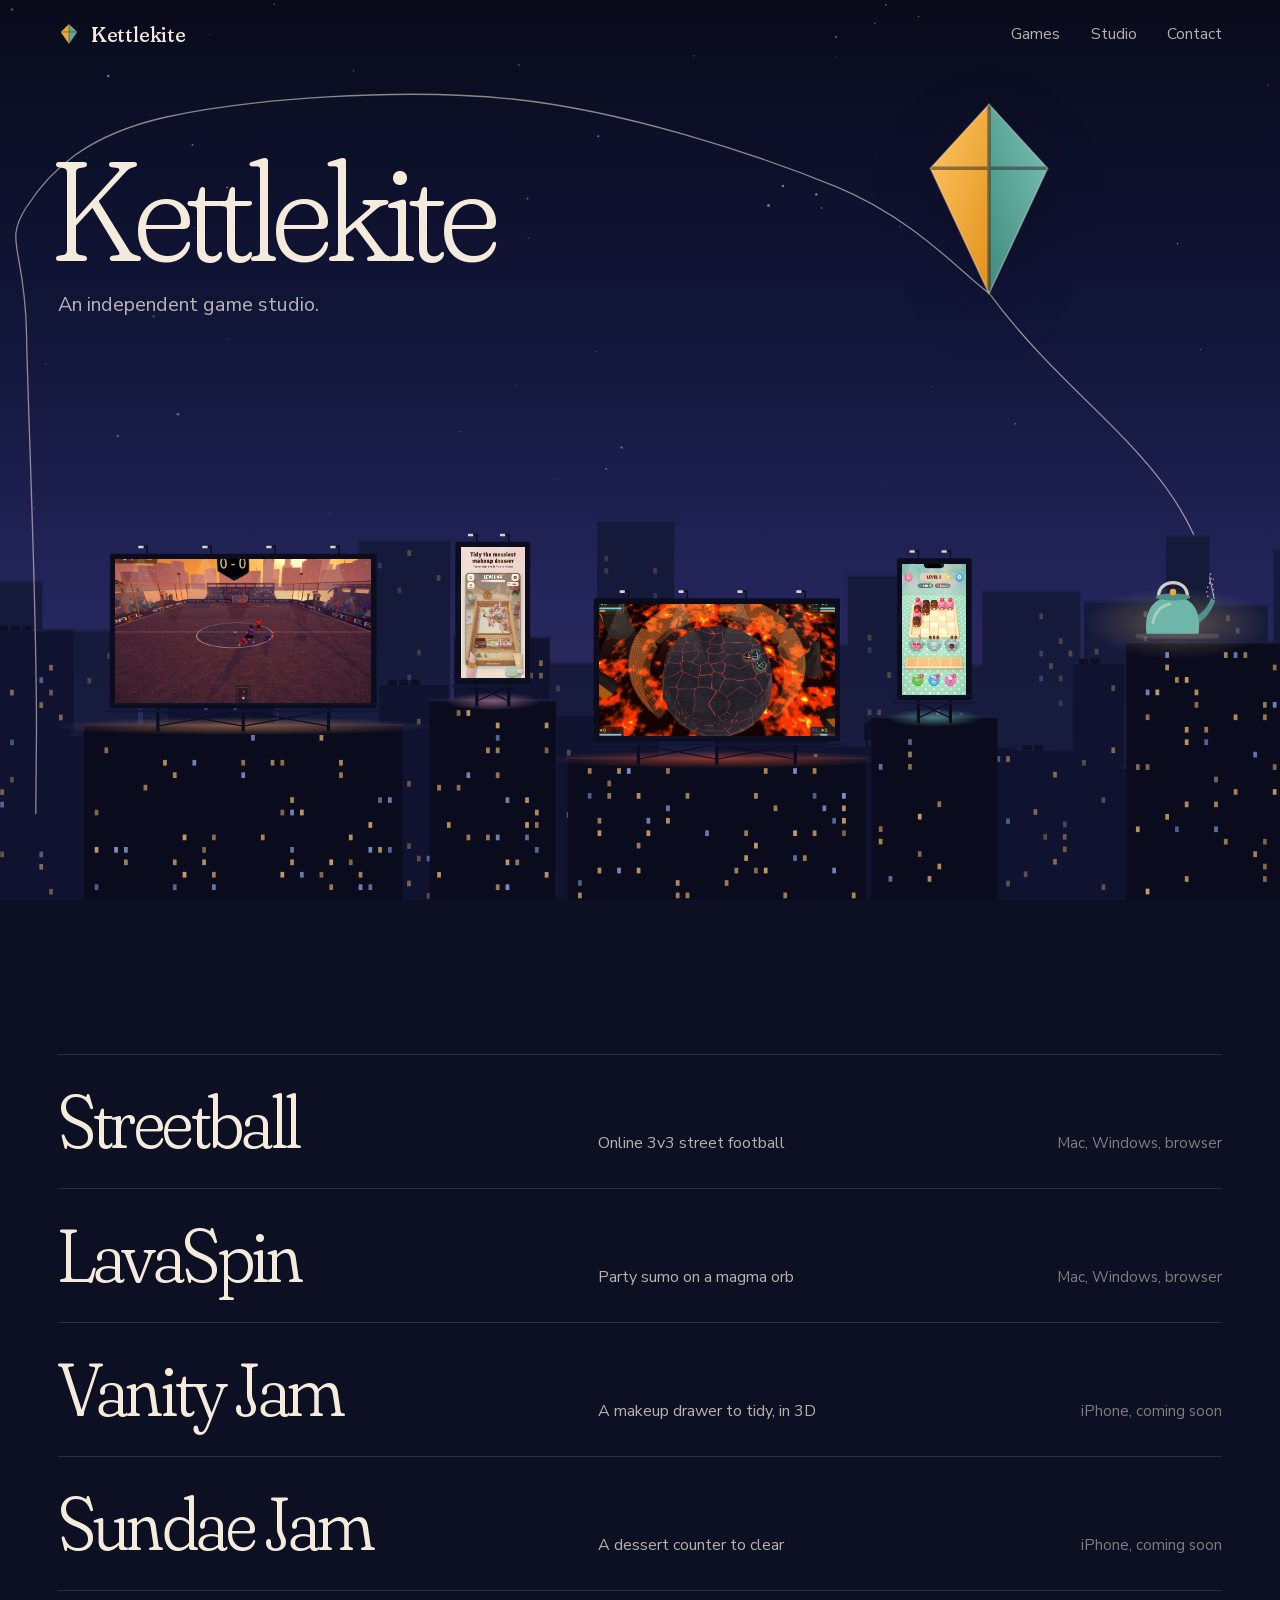
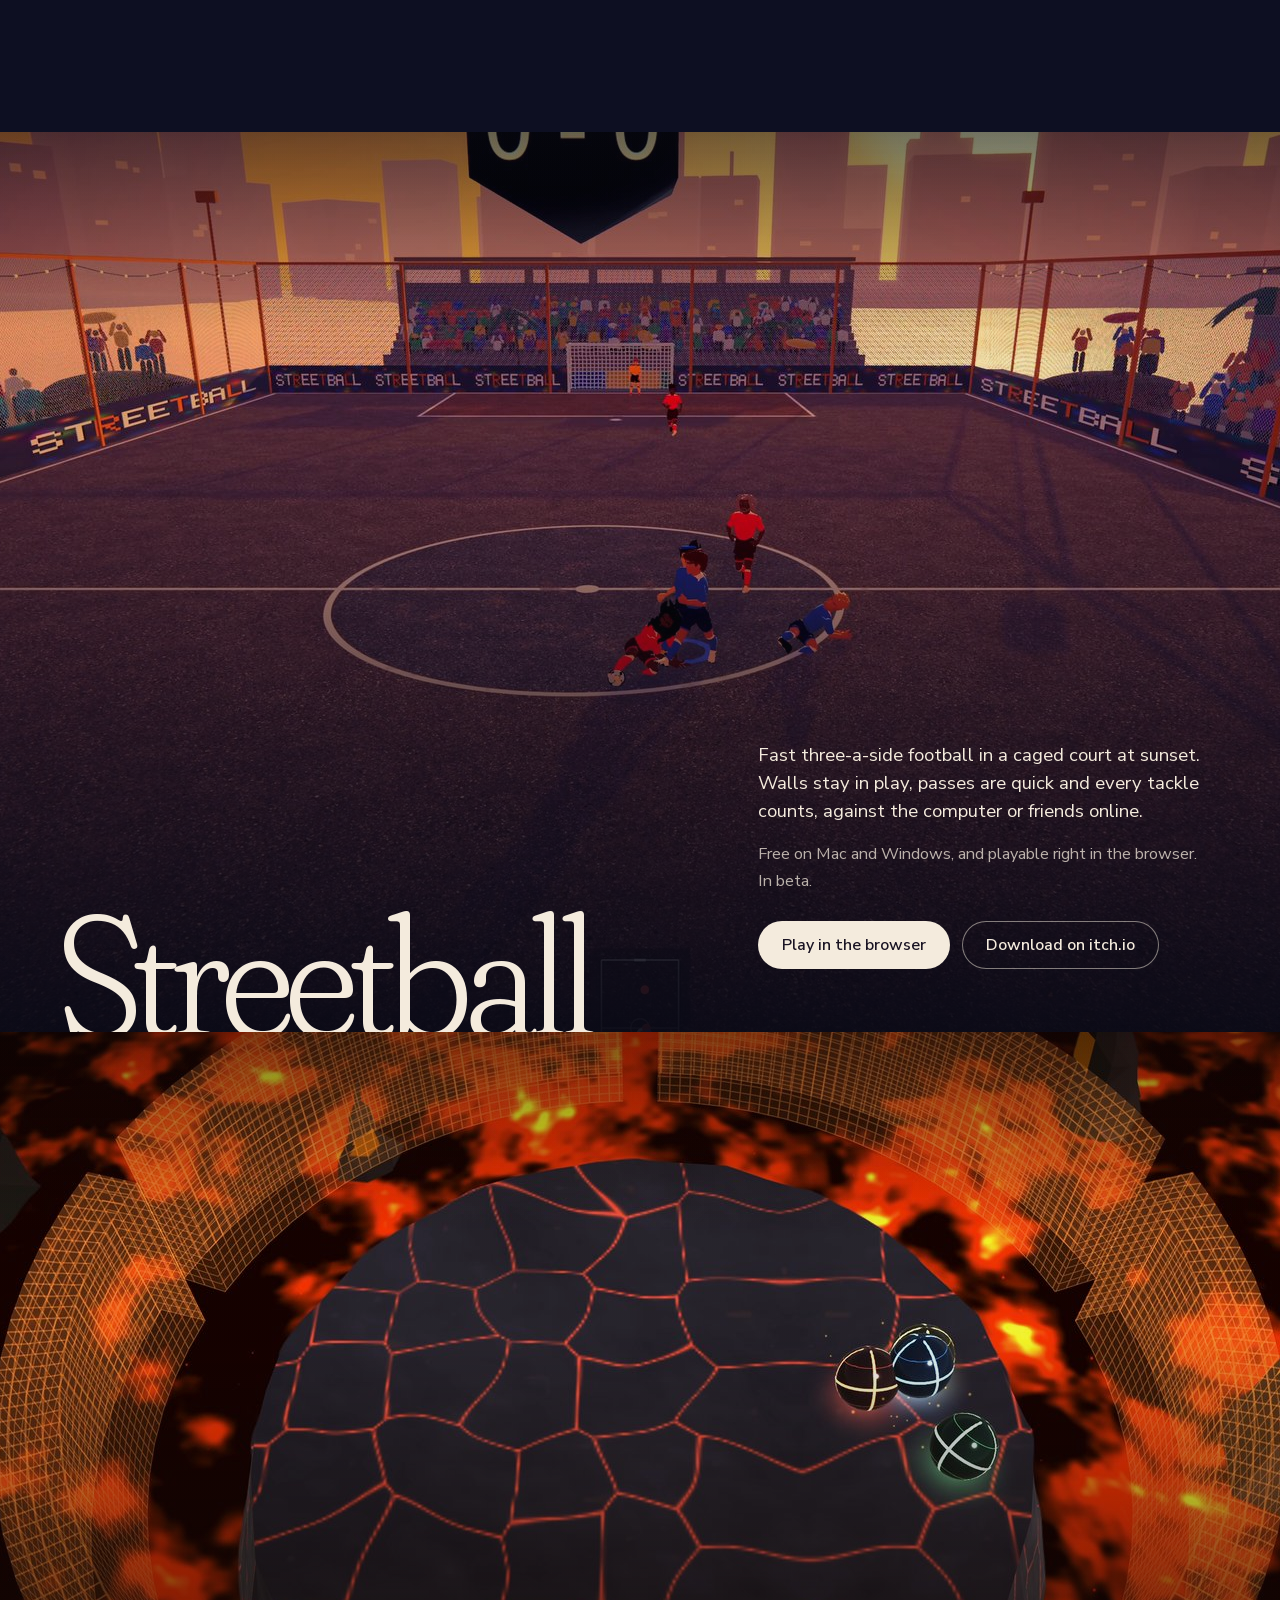
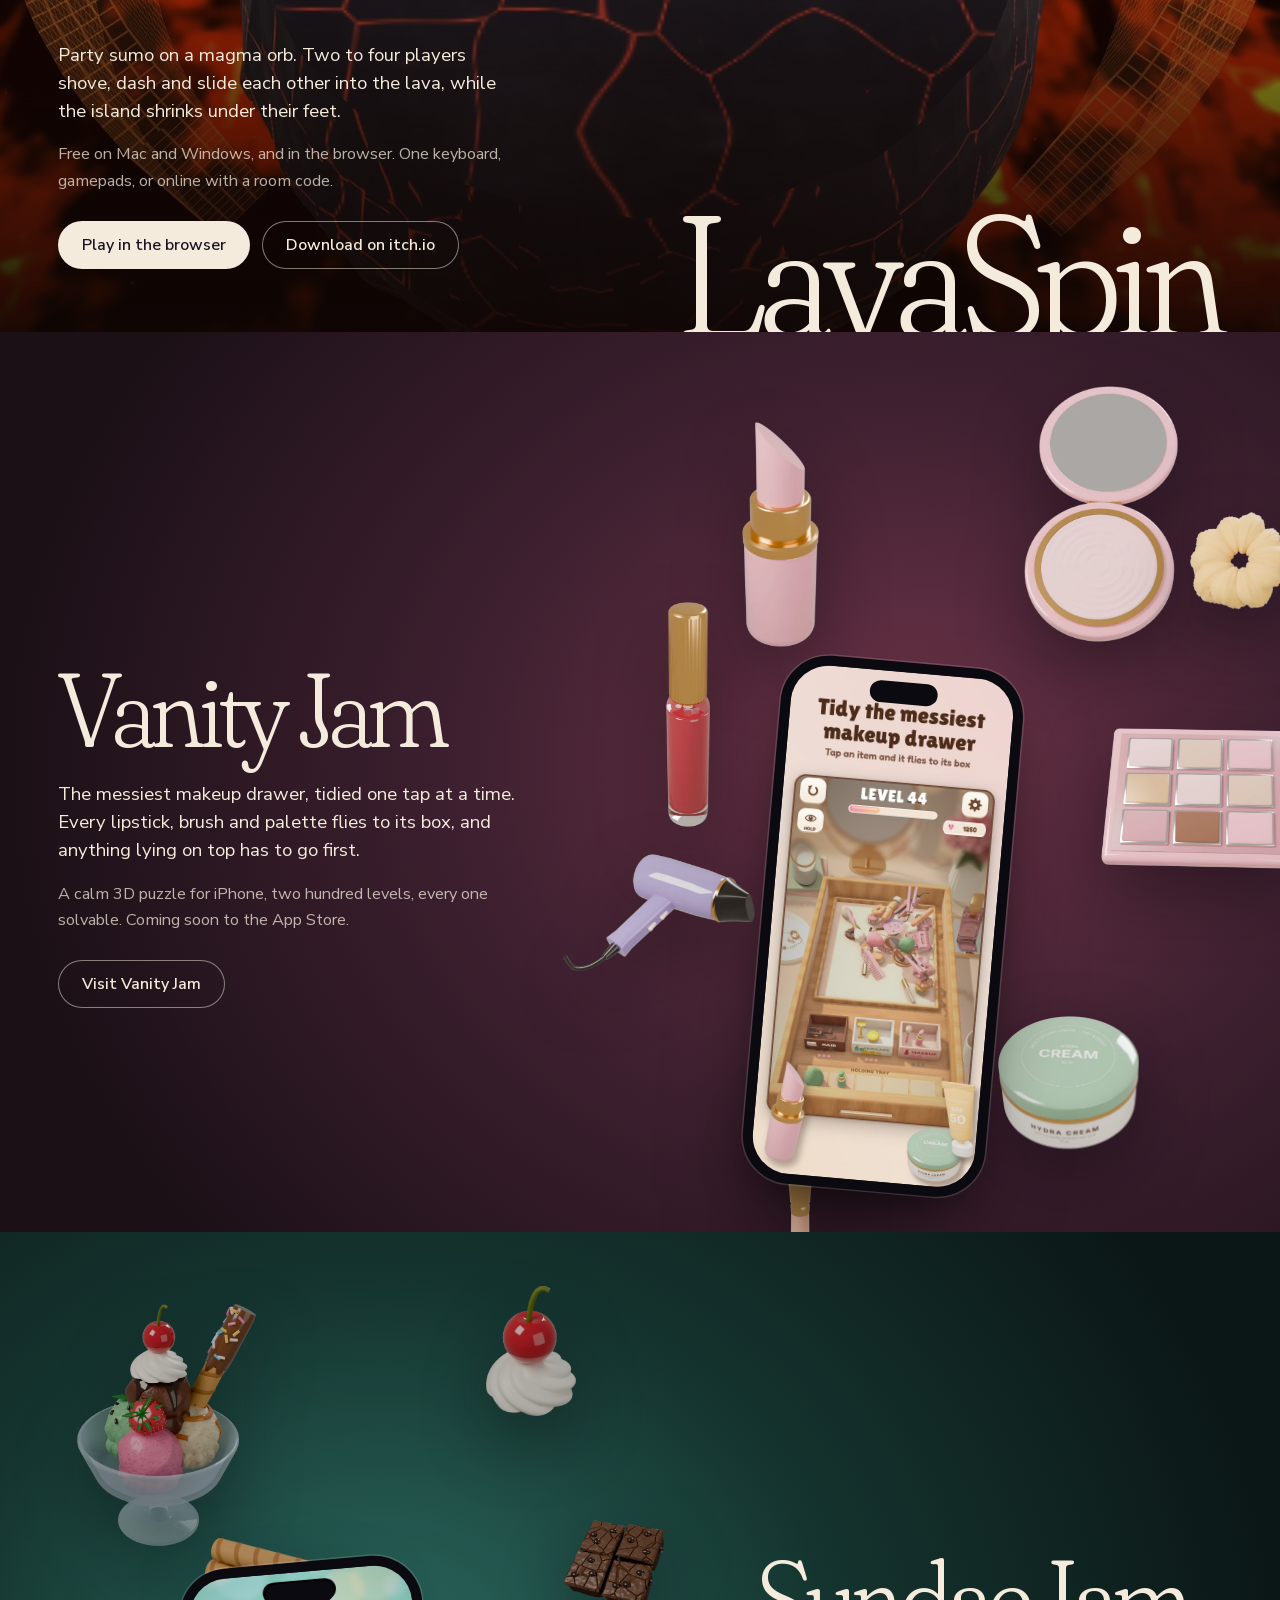
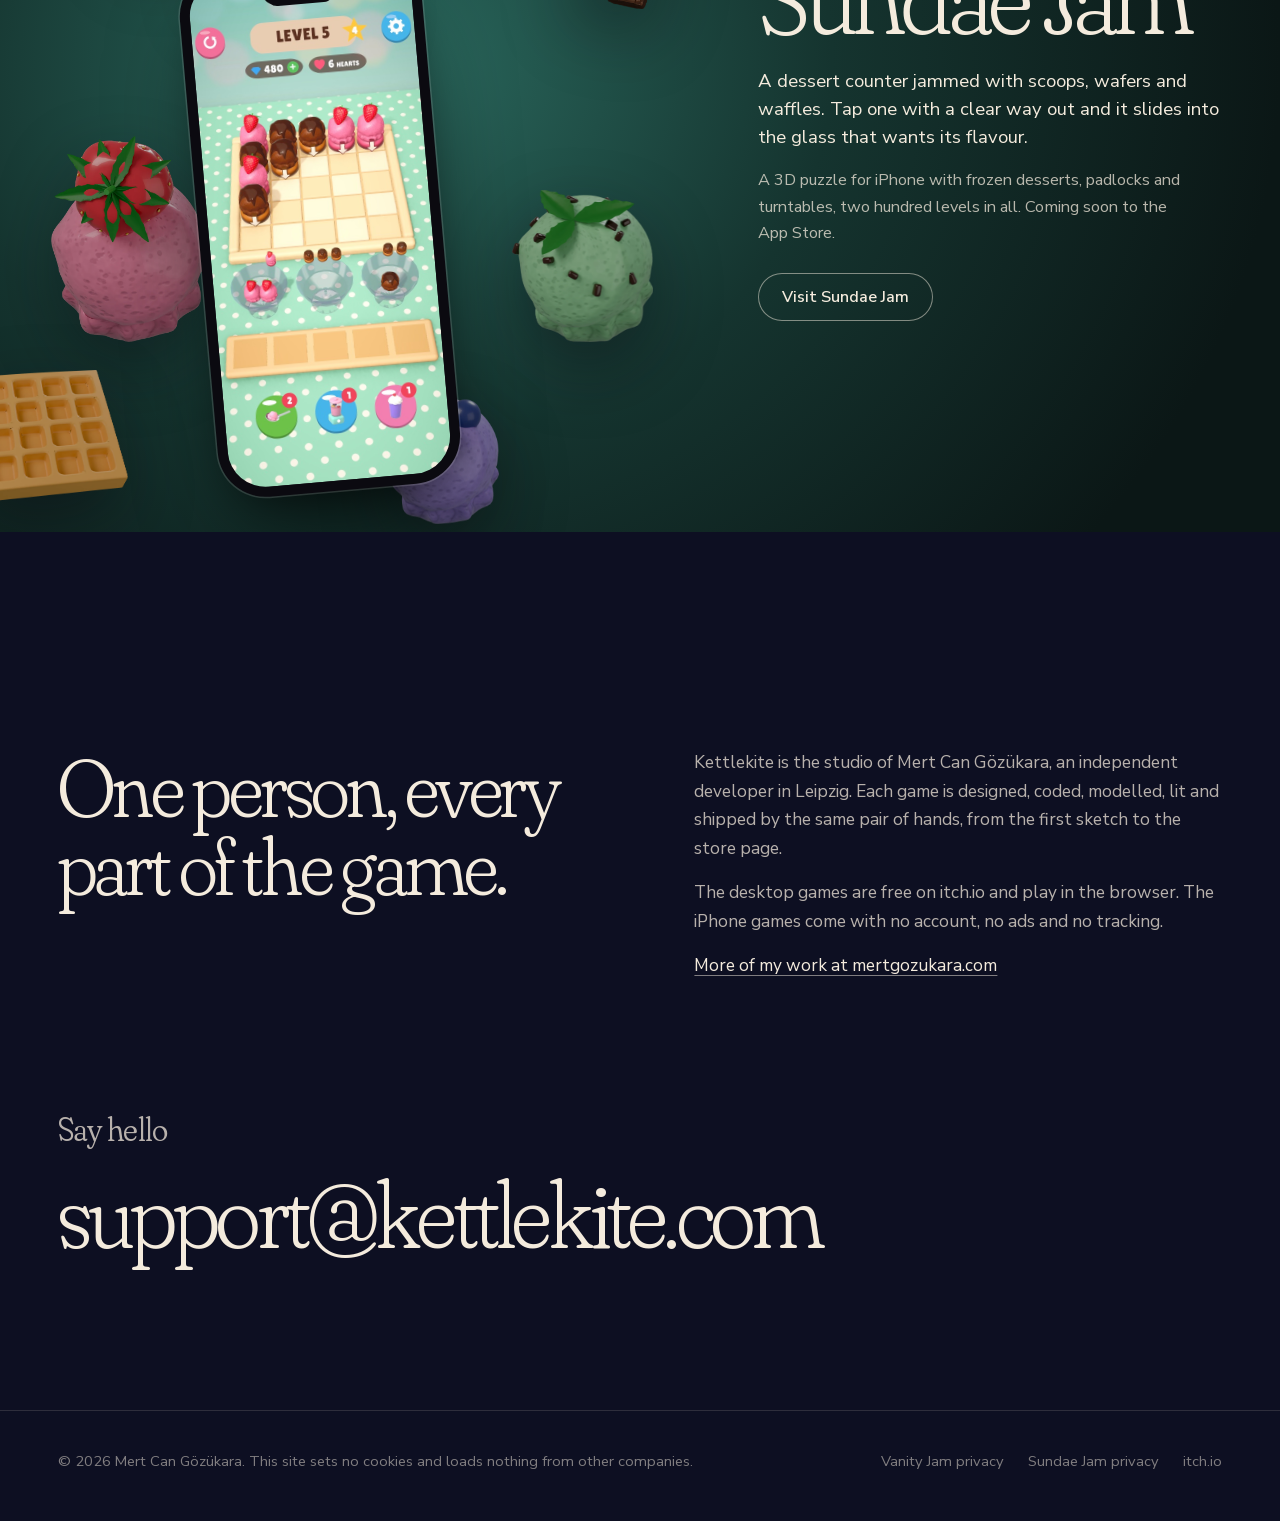
==== commit d3e17d6b: "Home: a night city under the sky, the games on its rooftop billboards The pink horizon is now a city" ====
--- a/index.html
+++ b/index.html
@@ -32,7 +32,7 @@
 </header>
 
 <main>
-  <!-- The sky: a kite on a long string from a kettle on the sill. Its tail streams down the whole page. -->
+  <!-- The sky: a kite on a long string from a kettle on a rooftop, over a city where the games play. Its tail streams down the whole page. -->
   <section class="sky" id="top">
     <div class="sky-glow" aria-hidden="true"></div>
     <svg class="stars" aria-hidden="true"></svg>
@@ -65,6 +65,15 @@
         <rect x="20" y="150" width="180" height="10" rx="5" fill="#f4ebdd" fill-opacity=".12"/>
       </svg>
     </div>
+    <!-- A night city under the sky; the games play on billboards on its rooftops. Laid out by city.js. -->
+    <div class="city" aria-hidden="true">
+      <svg class="back"></svg>
+      <a class="board" data-game="streetball" href="#streetball" tabindex="-1" style="background-image:url(/assets/media/streetball/peek.jpg)"><canvas></canvas><video src="/assets/media/streetball/hero.mp4" muted loop playsinline preload="auto"></video></a>
+      <a class="board" data-game="vanity" href="#vanity-jam" tabindex="-1" style="background-image:url(/assets/media/vanity-jam/shot.jpg)"><canvas></canvas><video src="/assets/media/vanity-jam/demo.mp4" muted loop playsinline preload="auto"></video></a>
+      <a class="board" data-game="lavaspin" href="#lavaspin" tabindex="-1" style="background-image:url(/assets/media/lavaspin/peek.jpg)"><canvas></canvas><video src="/assets/media/lavaspin/hero.mp4" muted loop playsinline preload="auto"></video></a>
+      <a class="board" data-game="sundae" href="#sundae-jam" tabindex="-1" style="background-image:url(/assets/media/sundae-jam/shot.jpg)"><canvas></canvas><video src="/assets/media/sundae-jam/demo.mp4" muted loop playsinline preload="auto"></video></a>
+      <svg class="front"></svg>
+    </div>
     <div class="sky-copy wrap">
       <h1 class="wordmark" aria-label="Kettlekite"><span aria-hidden="true">K</span><span aria-hidden="true">e</span><span aria-hidden="true">t</span><span aria-hidden="true">t</span><span aria-hidden="true">l</span><span aria-hidden="true">e</span><span aria-hidden="true">k</span><span aria-hidden="true">i</span><span aria-hidden="true">t</span><span aria-hidden="true">e</span></h1>
       <p class="lede">An independent game studio.</p>
@@ -205,6 +214,7 @@
 
 <!-- The kite's tail: a ribbon from the kite down into the list of games, a bow beside each one. Drawn by home.js. -->
 <svg class="tail" aria-hidden="true"><path class="ribbon"/><g class="bows"></g></svg>
+<script src="/assets/city.js" defer></script>
 <script src="/assets/home.js" defer></script>
 </body>
 </html>
--- a/assets/home.css
+++ b/assets/home.css
@@ -3,13 +3,13 @@
 /* ——— The sky ——— */
 .sky {
   position: relative; height: 100svh; min-height: 620px; overflow: hidden; isolation: isolate;
-  background: linear-gradient(180deg, #090b1b 0%, #12163a 34%, #23255a 60%, #463459 80%, #6e4553 100%);
+  background: linear-gradient(180deg, #090b1b 0%, #12163a 38%, #23255a 66%, #3a3060 100%);
 }
 .sky-glow {
-  position: absolute; left: -20%; right: -20%; bottom: -34%; height: 80%; z-index: -1;
-  background: radial-gradient(48% 58% at 64% 100%, rgba(240, 165, 108, 0.62), rgba(170, 108, 120, 0.2) 52%, transparent 76%);
-}
-.stars { position: absolute; inset: 0 0 30% 0; width: 100%; height: 70%; }
+  position: absolute; left: -20%; right: -20%; bottom: -10%; height: 70%; z-index: -1;
+  background: radial-gradient(50% 50% at 55% 100%, rgba(240, 165, 108, 0.32), rgba(120, 96, 150, 0.14) 50%, transparent 76%);
+}
+.stars { position: absolute; inset: 0 0 42% 0; width: 100%; height: 58%; }
 .stars circle { fill: var(--ivory); }
 .stars .tw { animation: twinkle 4.5s ease-in-out infinite; }
 @keyframes twinkle { 0%, 100% { opacity: 0.25; } 50% { opacity: 0.95; } }
@@ -38,15 +38,28 @@
 .kite-big { width: 100%; height: auto; transform-origin: 50% 97%; animation: sway 7.5s ease-in-out infinite; filter: drop-shadow(0 18px 30px rgba(10, 8, 30, 0.45)); }
 @keyframes sway { 0%, 100% { transform: rotate(-4deg); } 50% { transform: rotate(5deg); } }
 
-.kettle { position: absolute; right: calc(var(--gutter) + 1vw); bottom: 6%; width: clamp(104px, 11vw, 180px); }
+/* the kettle sits on the roof at the city's right edge (city.js puts that roof at 62% of its height) */
+.kettle { position: absolute; z-index: 2; right: 4%; bottom: calc(var(--city) * 0.62); width: clamp(84px, 8vw, 140px); }
 .kettle::before { content: ""; position: absolute; inset: 30% -40% -20% -40%; background: radial-gradient(closest-side, rgba(242, 196, 107, 0.32), transparent); z-index: -1; }
 .kettle svg { width: 100%; height: auto; }
 .steam path { animation: steam 3.2s linear infinite; stroke-opacity: 0.7; }
 .steam path + path { animation-duration: 4.1s; }
 @keyframes steam { to { stroke-dashoffset: -40; } }
 
-.sky-copy { position: absolute; left: 0; right: 0; bottom: clamp(2rem, 7vh, 5rem); pointer-events: none; }
-.wordmark { font-weight: 290; font-size: clamp(4.4rem, 18.6vw, 21rem); line-height: 0.82; letter-spacing: -0.048em; margin-left: -0.045em; white-space: nowrap; }
+/* the night city along the bottom of the sky; its billboards play the games */
+.sky { --city: 46%; }
+.city { position: absolute; left: 0; right: 0; bottom: 0; height: var(--city); z-index: 1; }
+.city svg { position: absolute; inset: 0; width: 100%; height: 100%; overflow: visible; }
+.city .front { pointer-events: none; }
+.board { position: absolute; display: block; background: #0b0d1f center / cover no-repeat; }
+.board canvas { display: block; width: 100%; height: 100%; }
+/* the videos play unseen; city.js draws their frames into the canvas (see there why) */
+.board video { position: absolute; inset: 0; width: 100%; height: 100%; visibility: hidden; }
+.beacon { animation: beacon 2.8s ease-in-out infinite; }
+@keyframes beacon { 0%, 100% { opacity: 0.15; } 50% { opacity: 1; } }
+
+.sky-copy { position: absolute; left: 0; right: 0; top: clamp(5.5rem, 17vh, 10rem); pointer-events: none; }
+.wordmark { font-weight: 290; font-size: clamp(3.4rem, 11vw, 12.5rem); line-height: 0.82; letter-spacing: -0.048em; margin-left: -0.045em; white-space: nowrap; }
 .wordmark span { display: inline-block; }
 .lede { max-width: 31ch; margin: clamp(1rem, 2.4vh, 1.8rem) 0 0; font-size: clamp(1.1rem, 1.55vw, 1.38rem); line-height: 1.5; color: var(--ivory-2); }
 
@@ -170,15 +183,15 @@
 /* ——— Narrow screens ——— */
 @media (max-width: 860px) {
   .flyer { left: 62%; top: 12%; }
-  .kettle { bottom: 30%; width: 92px; }
-  .sky-copy { bottom: 2.4rem; }
+  .sky { --city: 40%; }
+  .kettle { right: 2%; width: 58px; }
   .games a { grid-template-columns: 1fr; gap: 0.3rem; }
   .g-where { text-align: left; }
   .film .copy { grid-template-columns: 1fr; }
   .lavaspin .copy { grid-template-columns: 1fr; }
   .lavaspin .title { order: 0; text-align: left; }
   .film .title { font-size: clamp(3.6rem, 17vw, 6rem); }
-  .wordmark { font-size: 21.5vw; }
+  .wordmark { font-size: 15vw; }
   .device { top: 26%; left: 50%; }
   .sundae .device { left: 50%; }
   .device .phone { width: min(39vw, 176px); padding: 7px; border-radius: 34px; }
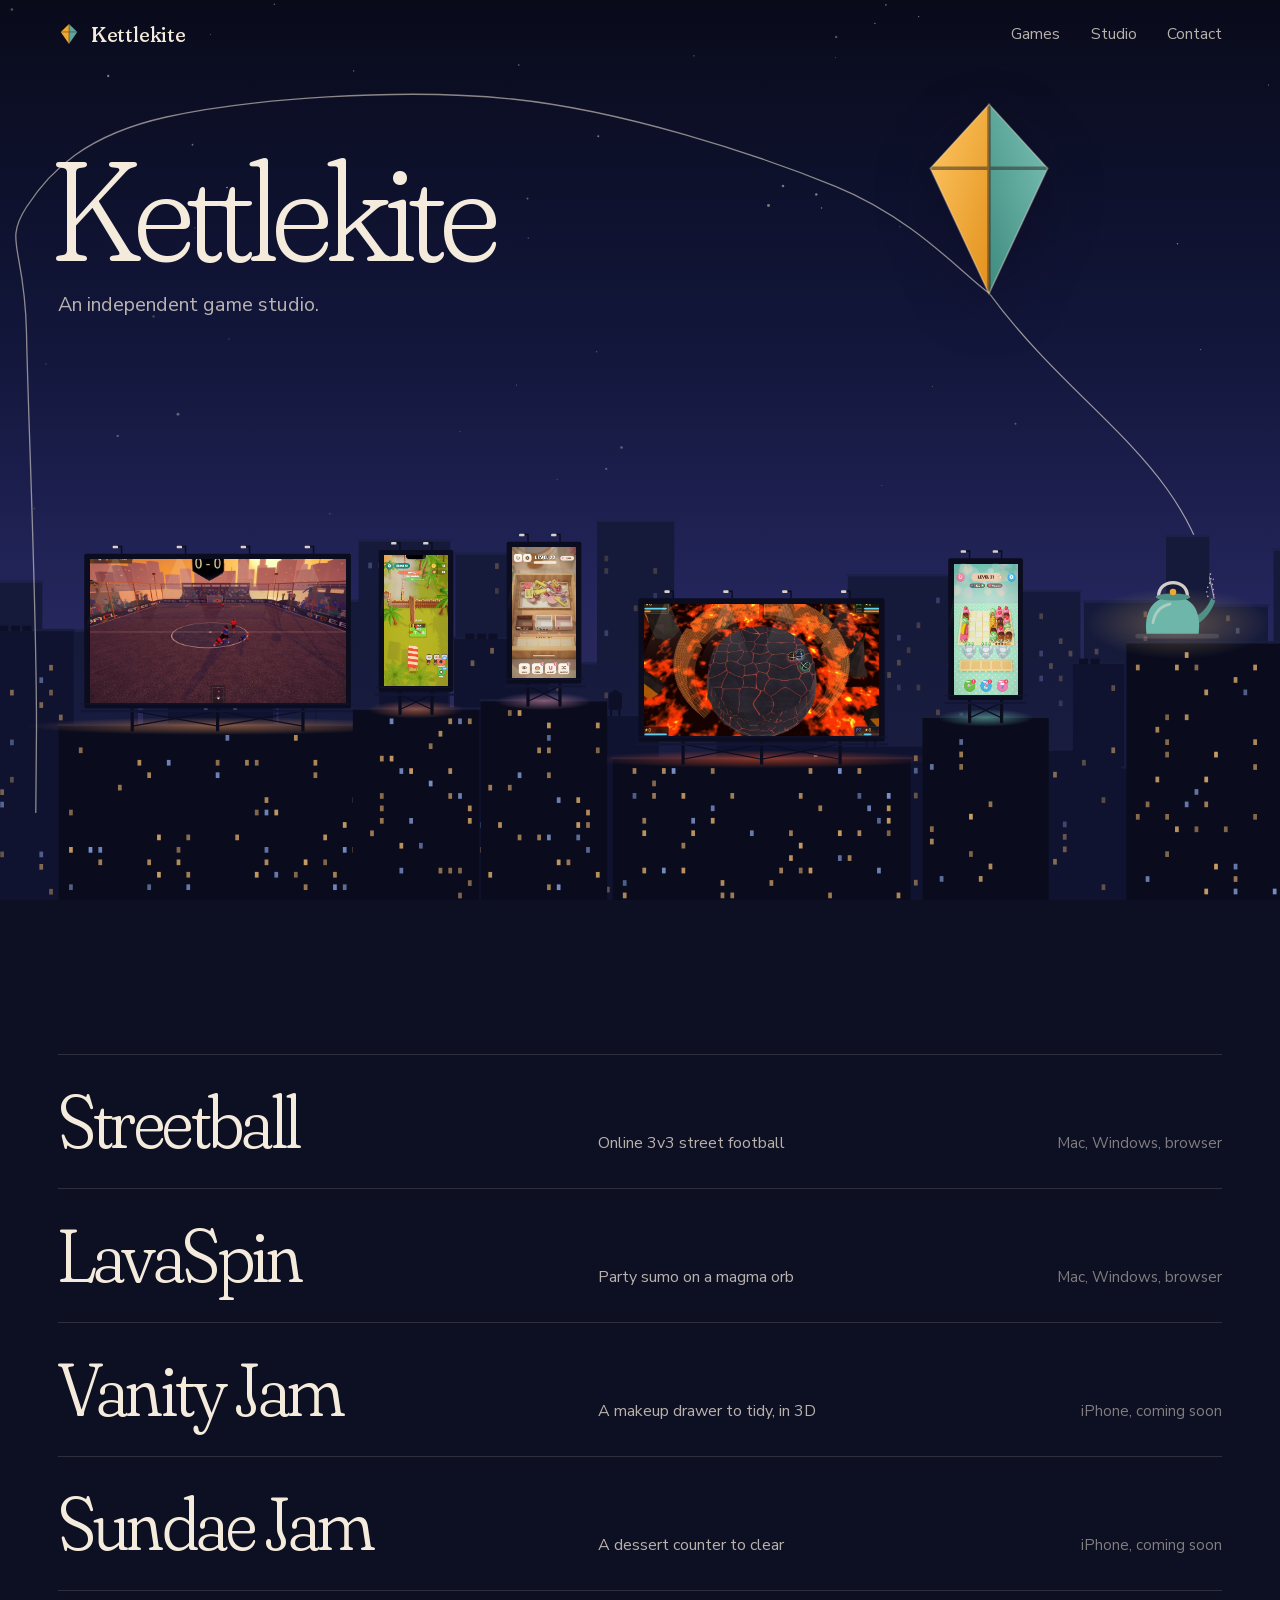
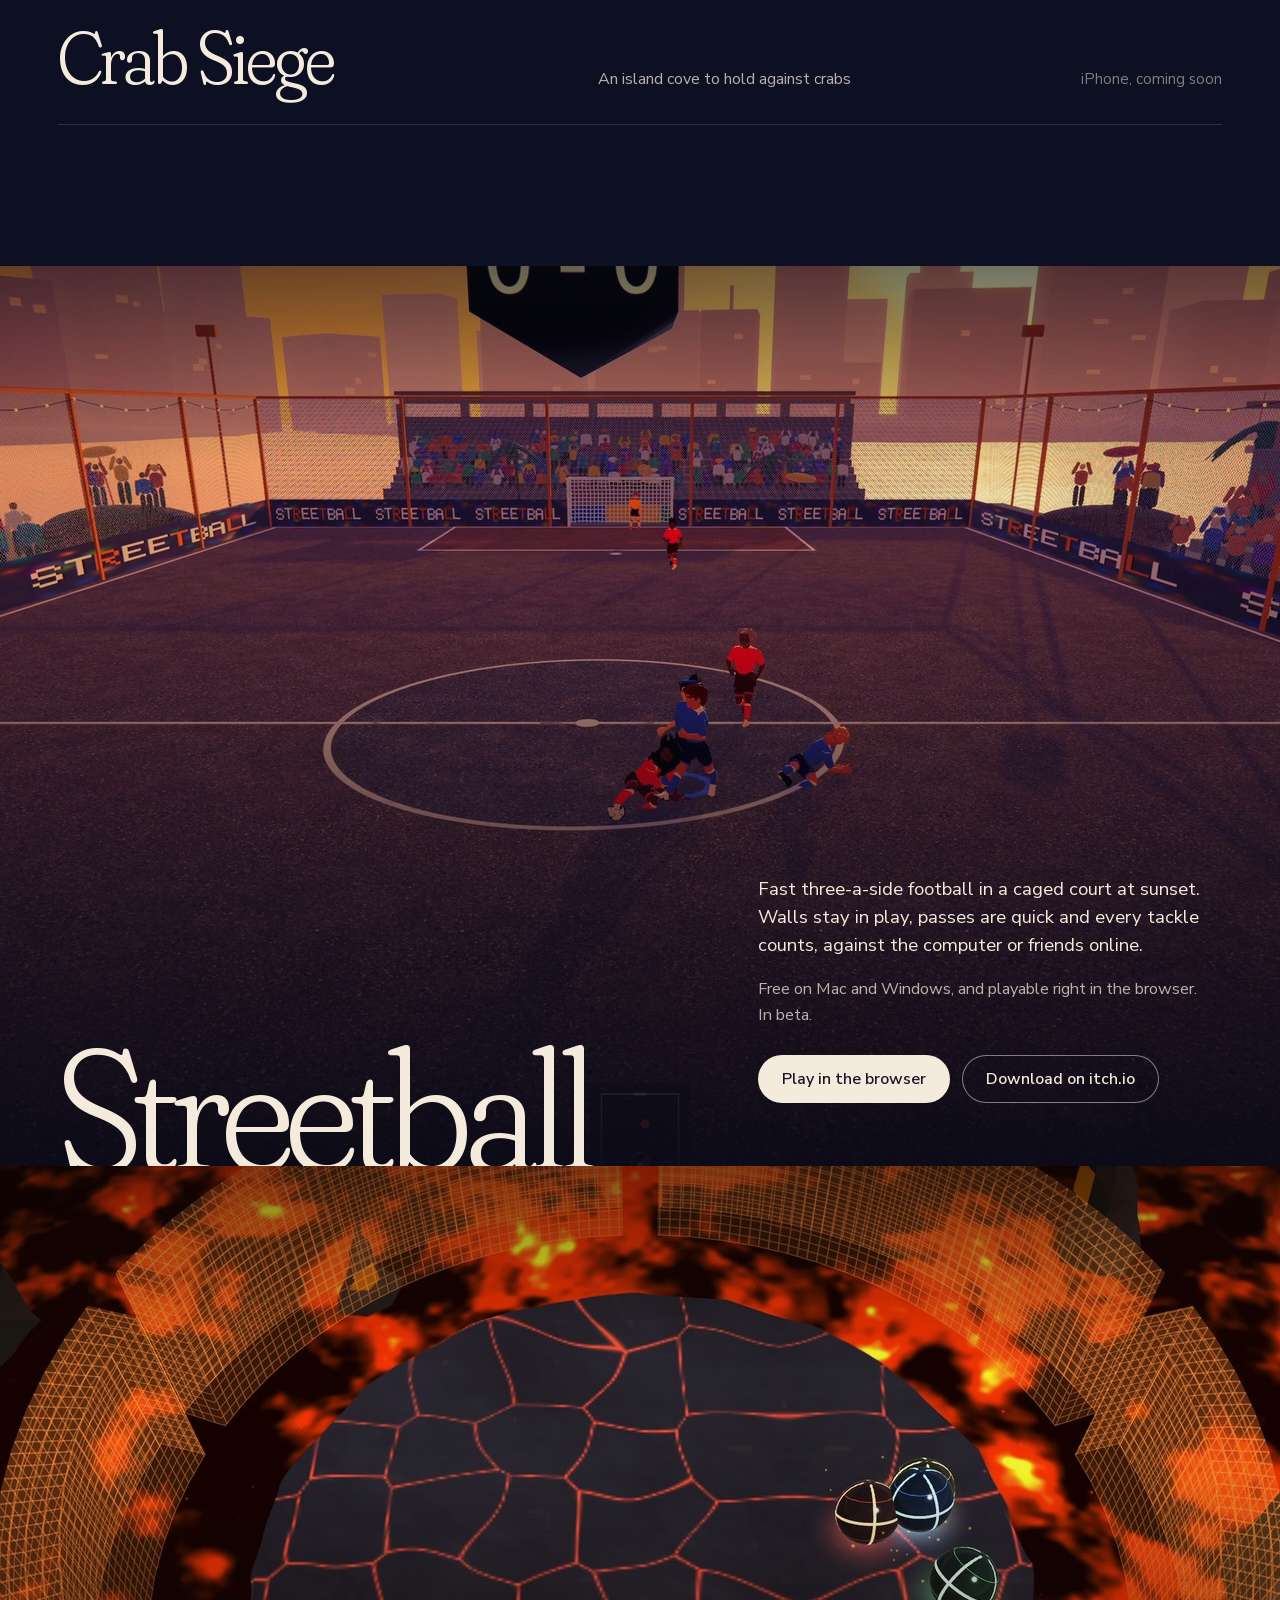
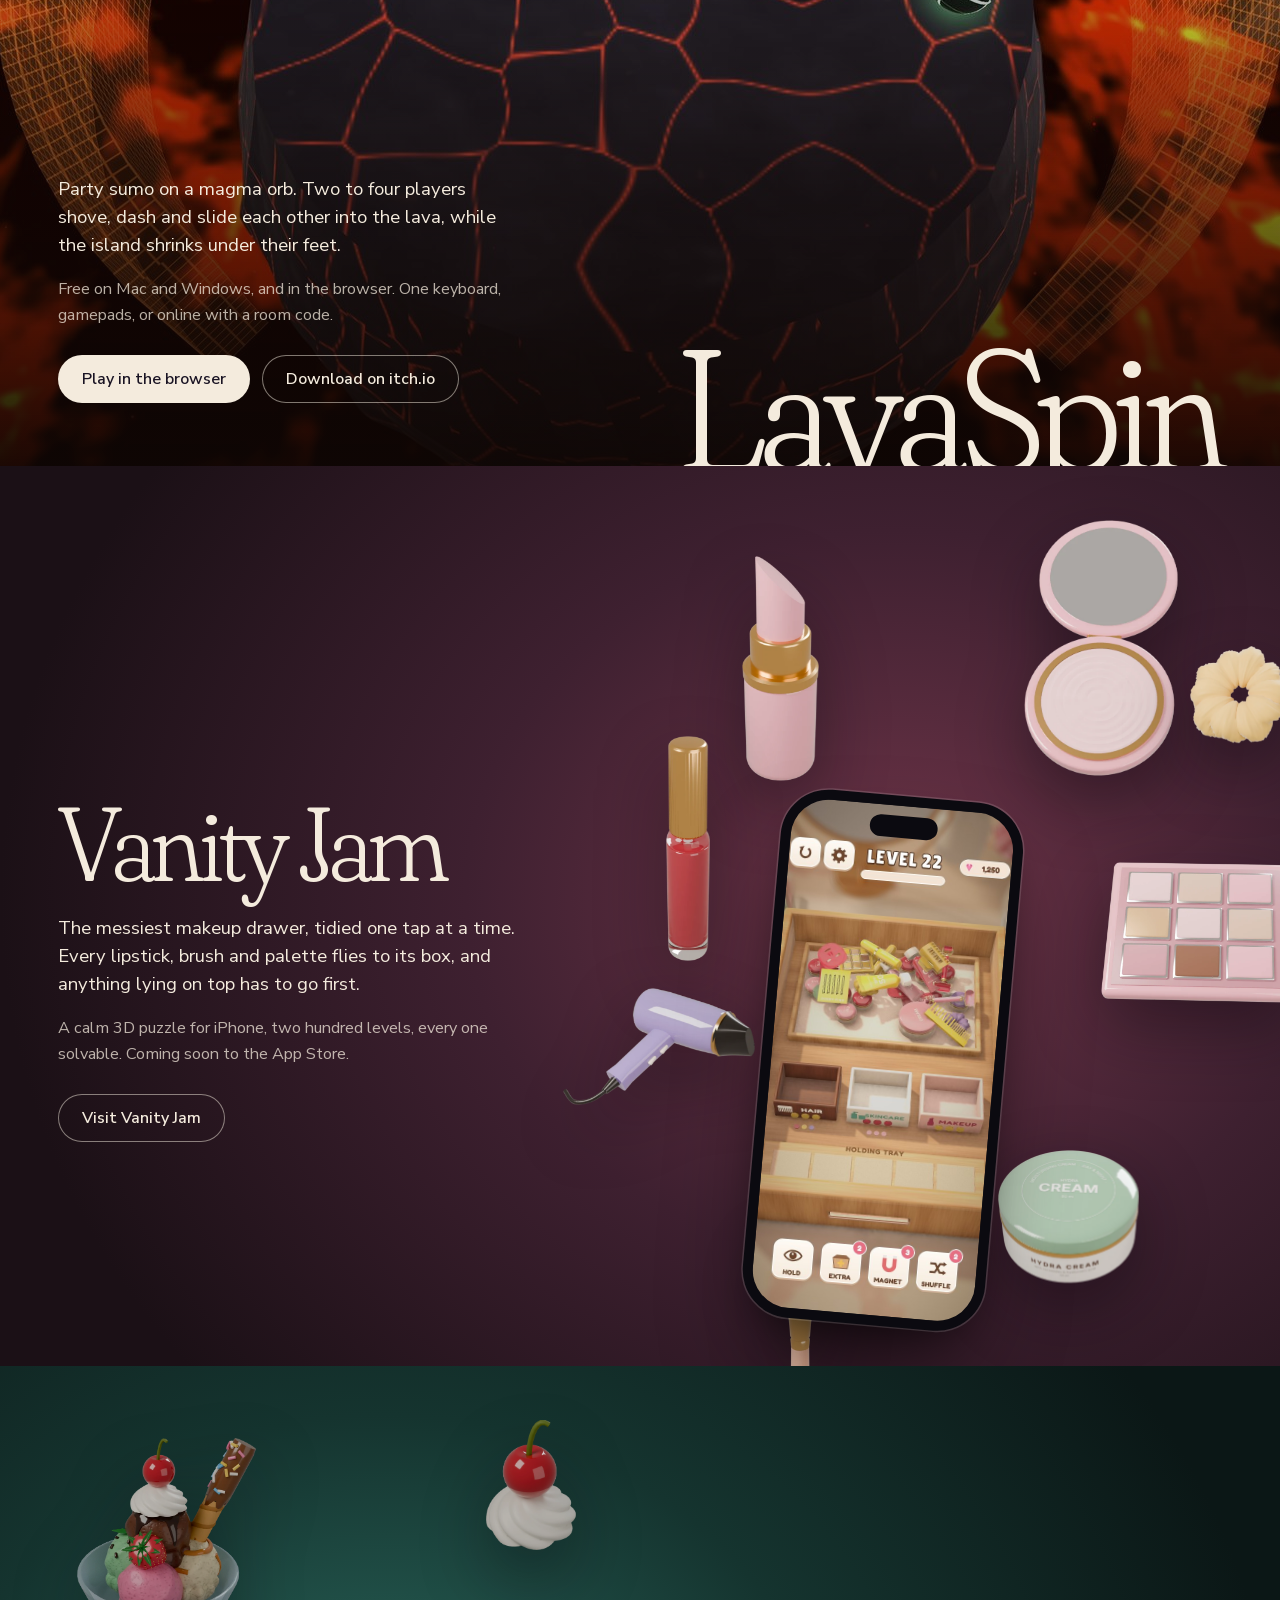
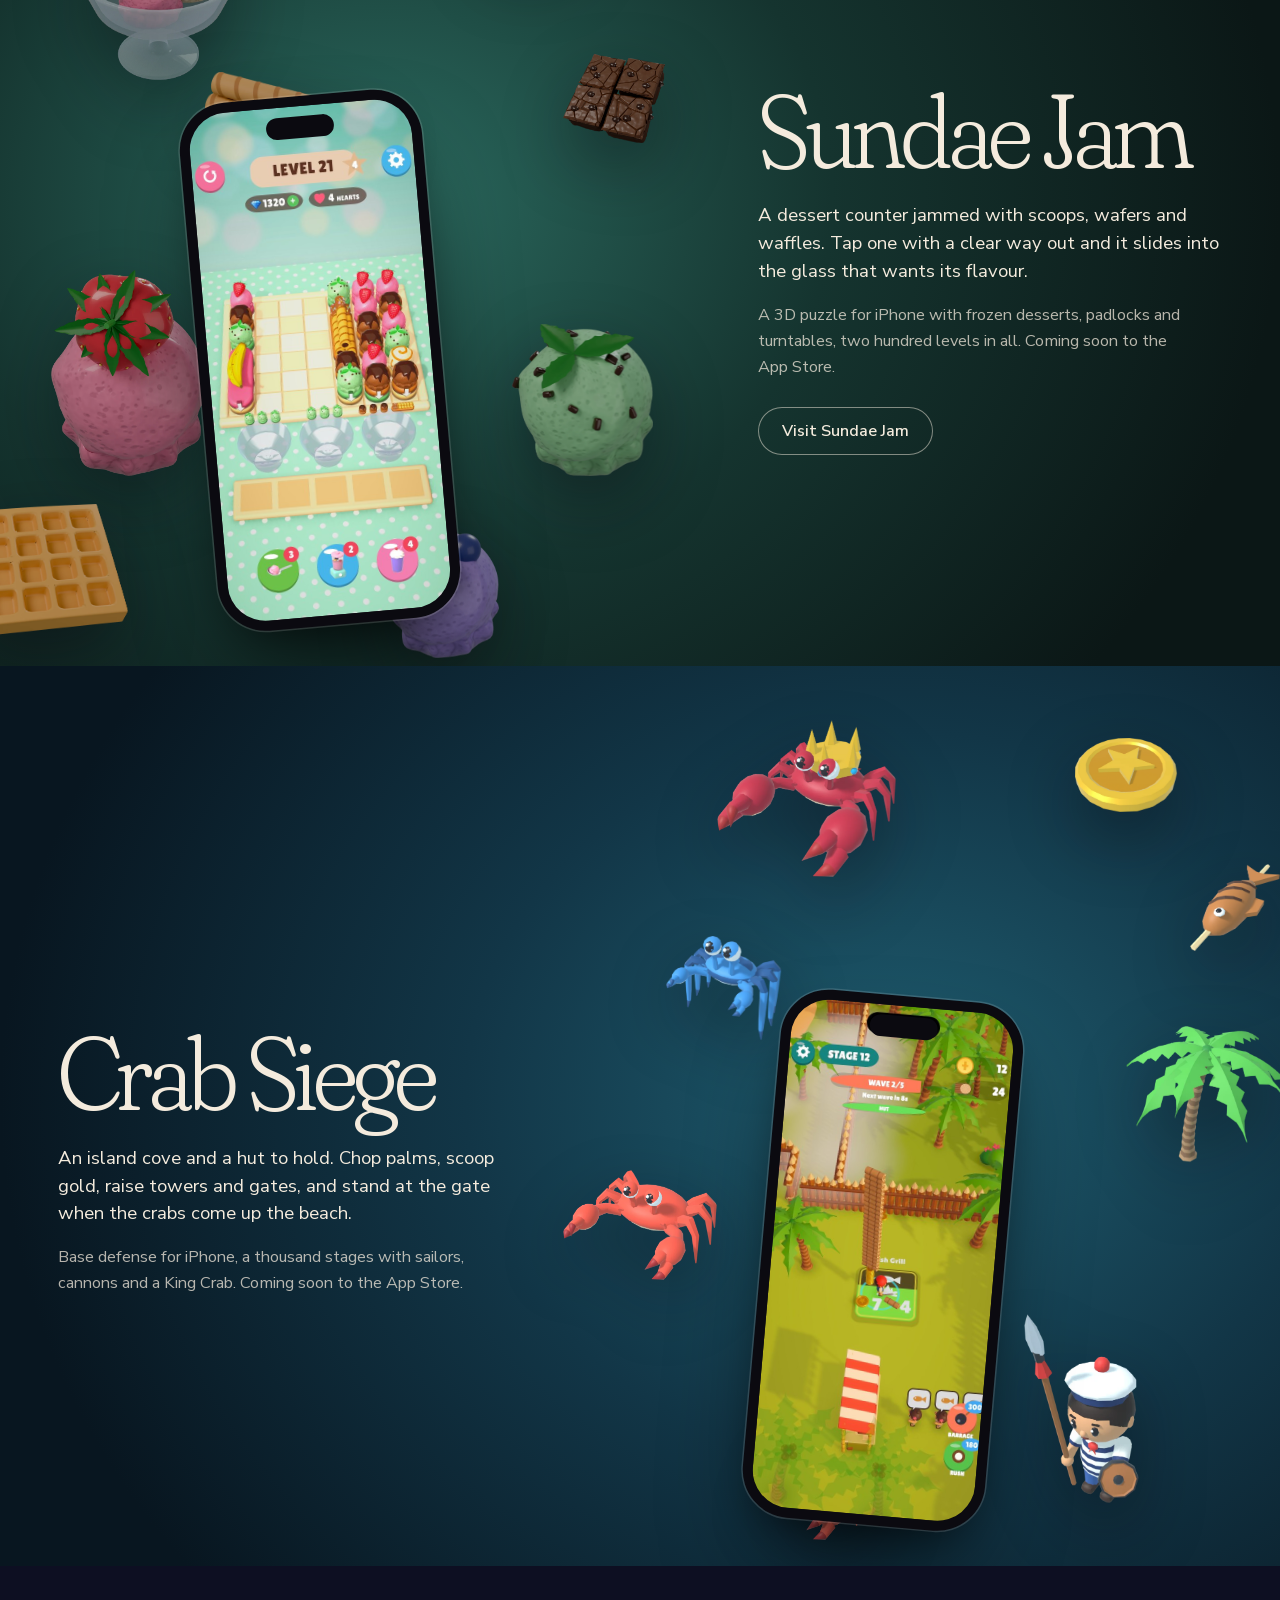
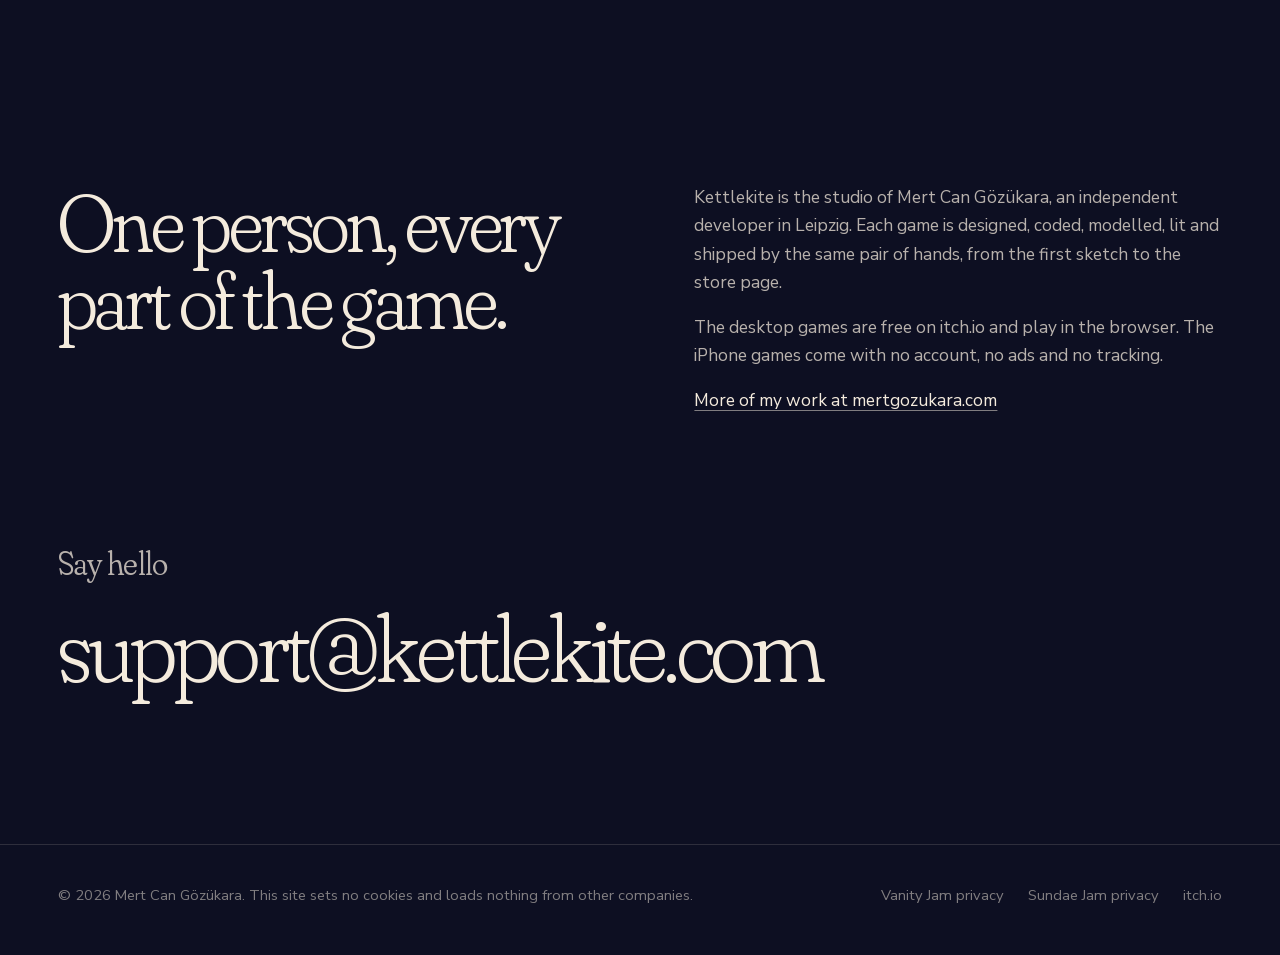
==== commit b063fe70: "Crab Siege, coming soon: a rooftop billboard, a row in the games list and its chapter (floating crab" ====
--- a/index.html
+++ b/index.html
@@ -4,7 +4,7 @@
 <meta charset="utf-8">
 <meta name="viewport" content="width=device-width, initial-scale=1, viewport-fit=cover">
 <title>Kettlekite</title>
-<meta name="description" content="Kettlekite is an independent game studio. Streetball, LavaSpin, Vanity Jam and Sundae Jam, each made start to finish by one person.">
+<meta name="description" content="Kettlekite is an independent game studio. Streetball, LavaSpin, Vanity Jam, Sundae Jam and Crab Siege, each made start to finish by one person.">
 <meta name="theme-color" content="#0d0f22">
 <meta property="og:title" content="Kettlekite">
 <meta property="og:description" content="An independent game studio. Four games so far, each made start to finish by one person.">
@@ -72,6 +72,7 @@
       <a class="board" data-game="vanity" href="#vanity-jam" tabindex="-1" style="background-image:url(/assets/media/vanity-jam/shot.jpg)"><canvas></canvas><video src="/assets/media/vanity-jam/demo.mp4" muted loop playsinline preload="auto"></video></a>
       <a class="board" data-game="lavaspin" href="#lavaspin" tabindex="-1" style="background-image:url(/assets/media/lavaspin/peek.jpg)"><canvas></canvas><video src="/assets/media/lavaspin/hero.mp4" muted loop playsinline preload="auto"></video></a>
       <a class="board" data-game="sundae" href="#sundae-jam" tabindex="-1" style="background-image:url(/assets/media/sundae-jam/shot.jpg)"><canvas></canvas><video src="/assets/media/sundae-jam/demo.mp4" muted loop playsinline preload="auto"></video></a>
+      <a class="board" data-game="crab" href="#crab-siege" tabindex="-1" style="background-image:url(/assets/media/crab-siege/shot.jpg)"><canvas></canvas><video src="/assets/media/crab-siege/demo.mp4" muted loop playsinline preload="auto"></video></a>
       <svg class="front"></svg>
     </div>
     <div class="sky-copy wrap">
@@ -92,6 +93,8 @@
         <span class="g-name">Vanity Jam</span><span class="g-what">A makeup drawer to tidy, in 3D</span><span class="g-where">iPhone, coming soon</span></a></li>
       <li><a href="#sundae-jam" data-preview="/assets/media/sundae-jam/shot.jpg">
         <span class="g-name">Sundae Jam</span><span class="g-what">A dessert counter to clear</span><span class="g-where">iPhone, coming soon</span></a></li>
+      <li><a href="#crab-siege" data-preview="/assets/media/crab-siege/shot.jpg">
+        <span class="g-name">Crab Siege</span><span class="g-what">An island cove to hold against crabs</span><span class="g-where">iPhone, coming soon</span></a></li>
     </ul>
     <div class="peek" aria-hidden="true"></div>
   </section>
@@ -181,6 +184,29 @@
           <div class="actions">
             <a class="btn line" href="https://sundaejam.kettlekite.com">Visit Sundae Jam</a>
           </div>
+        </div>
+      </div>
+    </div>
+  </section>
+
+  <section class="chapter showcase crab" id="crab-siege" aria-labelledby="cs-title">
+    <div class="stage">
+      <div class="scene" aria-hidden="true">
+        <img class="float" src="/assets/media/crab-siege/kingcrab.webp" alt="" style="--x:56%;--y:6%;--w:14%;--d:0.8;--r:-8deg">
+        <img class="float" src="/assets/media/crab-siege/coin.webp" alt="" style="--x:84%;--y:8%;--w:8%;--d:1.6;--r:14deg">
+        <img class="float" src="/assets/media/crab-siege/palm.webp" alt="" style="--x:88%;--y:40%;--w:13%;--d:1.1;--r:6deg">
+        <img class="float" src="/assets/media/crab-siege/crab.webp" alt="" style="--x:44%;--y:56%;--w:12%;--d:0.9;--r:12deg">
+        <img class="float" src="/assets/media/crab-siege/sailor.webp" alt="" style="--x:80%;--y:72%;--w:9%;--d:1.4;--r:-6deg">
+        <img class="float" src="/assets/media/crab-siege/leaper.webp" alt="" style="--x:52%;--y:30%;--w:9%;--d:0.5;--r:-18deg">
+        <img class="float" src="/assets/media/crab-siege/fish.webp" alt="" style="--x:93%;--y:22%;--w:7%;--d:1.8;--r:-24deg">
+        <img class="float" src="/assets/media/crab-siege/hermit.webp" alt="" style="--x:60%;--y:82%;--w:9%;--d:1.2;--r:16deg">
+      </div>
+      <div class="device"><div class="phone"><video muted loop playsinline preload="none" poster="/assets/media/crab-siege/shot.jpg" data-src="/assets/media/crab-siege/demo.mp4"></video></div></div>
+      <div class="copy wrap">
+        <div class="side">
+          <h2 class="title" id="cs-title">Crab Siege</h2>
+          <p class="what">An island cove and a hut to hold. Chop palms, scoop gold, raise towers and gates, and stand at the gate when the crabs come up the beach.</p>
+          <p class="where">Base defense for iPhone, a thousand stages with sailors, cannons and a King Crab. Coming soon to the App Store.</p>
         </div>
       </div>
     </div>
--- a/assets/home.css
+++ b/assets/home.css
@@ -144,6 +144,7 @@
 /* showcase: the phone game, its pieces floating out of the screen */
 .vanity .stage { background: radial-gradient(70% 85% at 70% 48%, #6f3549 0%, #3e2030 48%, #1b1016 100%); }
 .sundae .stage { background: radial-gradient(70% 85% at 30% 48%, #2b6a5f 0%, #15342f 50%, #0b1716 100%); }
+.crab .stage { background: radial-gradient(70% 85% at 70% 48%, #1f5d70 0%, #123647 48%, #081620 100%); }
 .scene { position: absolute; inset: 0; }
 .float {
   position: absolute; left: var(--x); top: var(--y); width: var(--w); height: auto;
@@ -201,6 +202,7 @@
   .float { width: calc(var(--w) * 1.7); opacity: 0.85; }
   .showcase .copy { align-items: flex-end; padding-bottom: 2.4rem; background: linear-gradient(0deg, rgba(10, 6, 10, 0.9) 0%, rgba(10, 6, 10, 0.55) 30%, transparent 52%); }
   .sundae .copy { background: linear-gradient(0deg, rgba(5, 14, 13, 0.9) 0%, rgba(5, 14, 13, 0.55) 30%, transparent 52%); }
+  .crab .copy { background: linear-gradient(0deg, rgba(4, 12, 18, 0.9) 0%, rgba(4, 12, 18, 0.55) 30%, transparent 52%); }
   .sundae .side { margin-left: 0; }
   .showcase .title { font-size: clamp(3rem, 13vw, 4.6rem); }
   .studio { grid-template-columns: 1fr; }
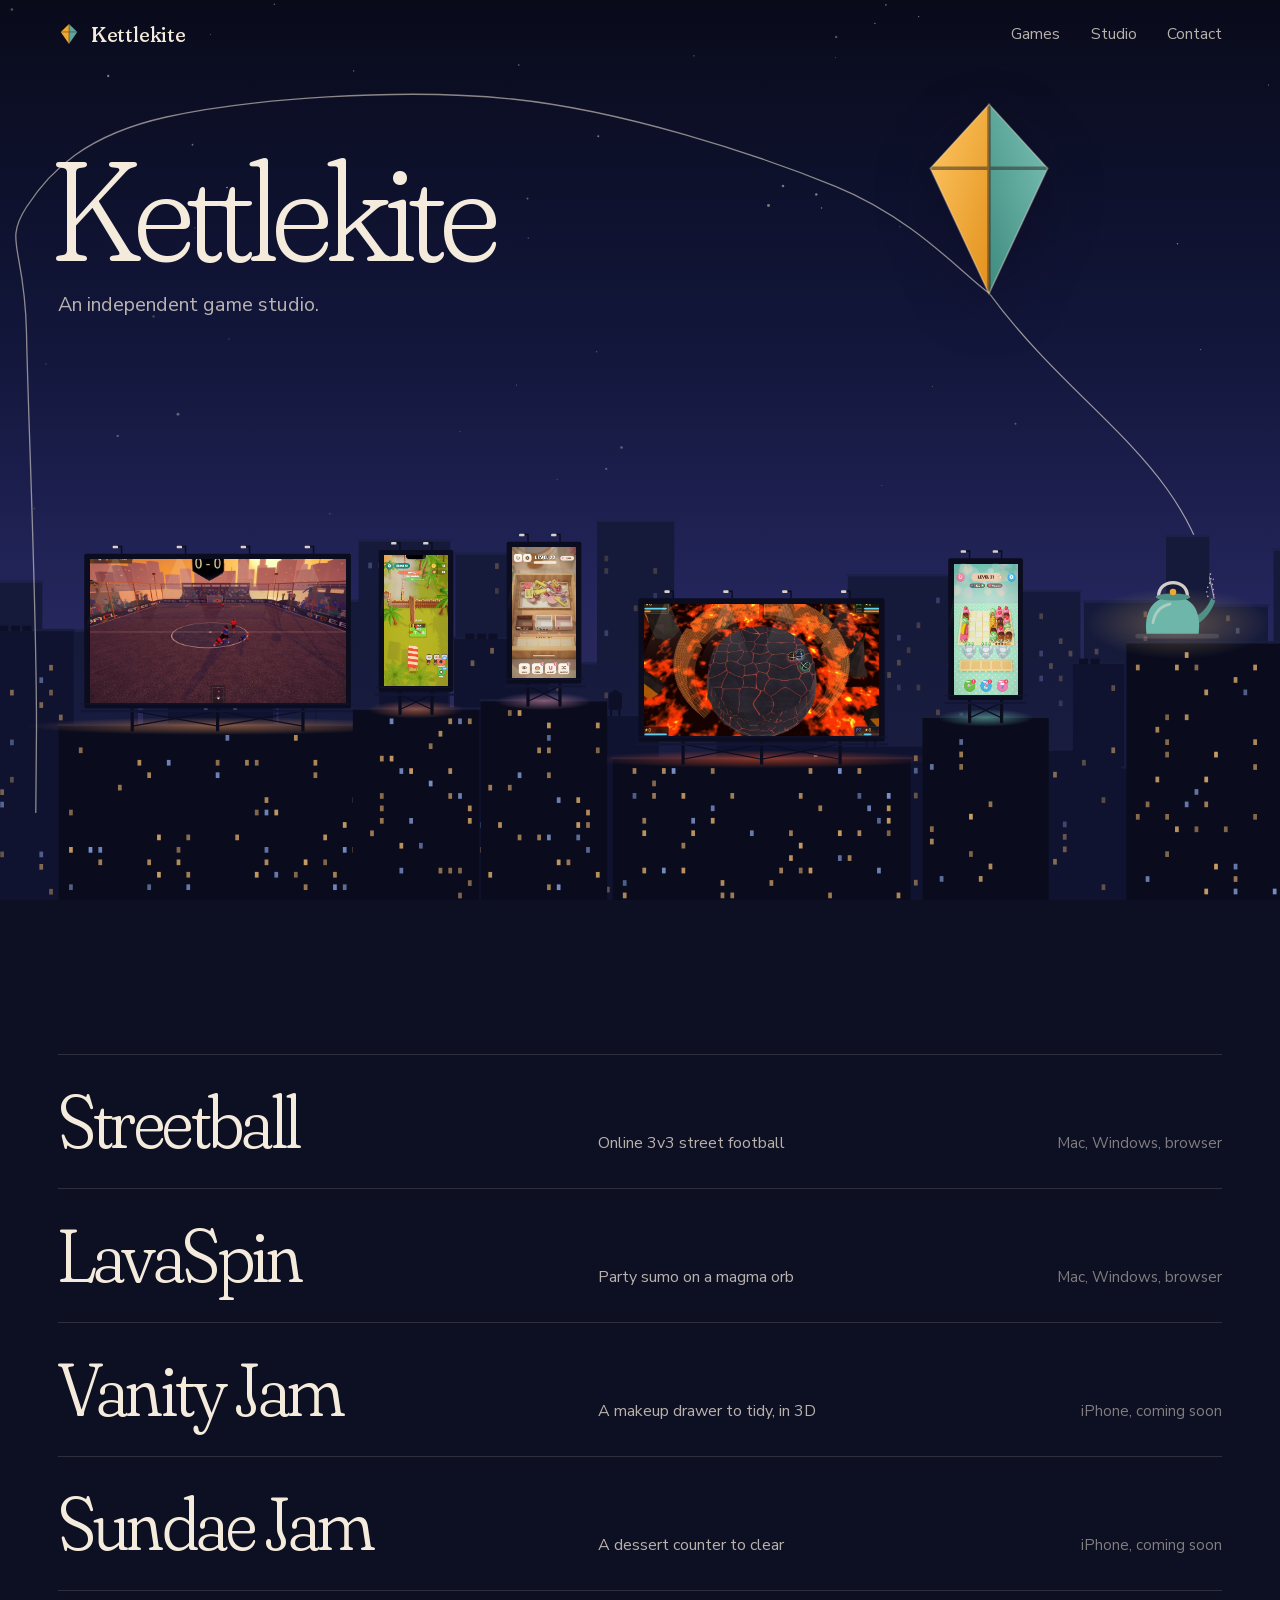
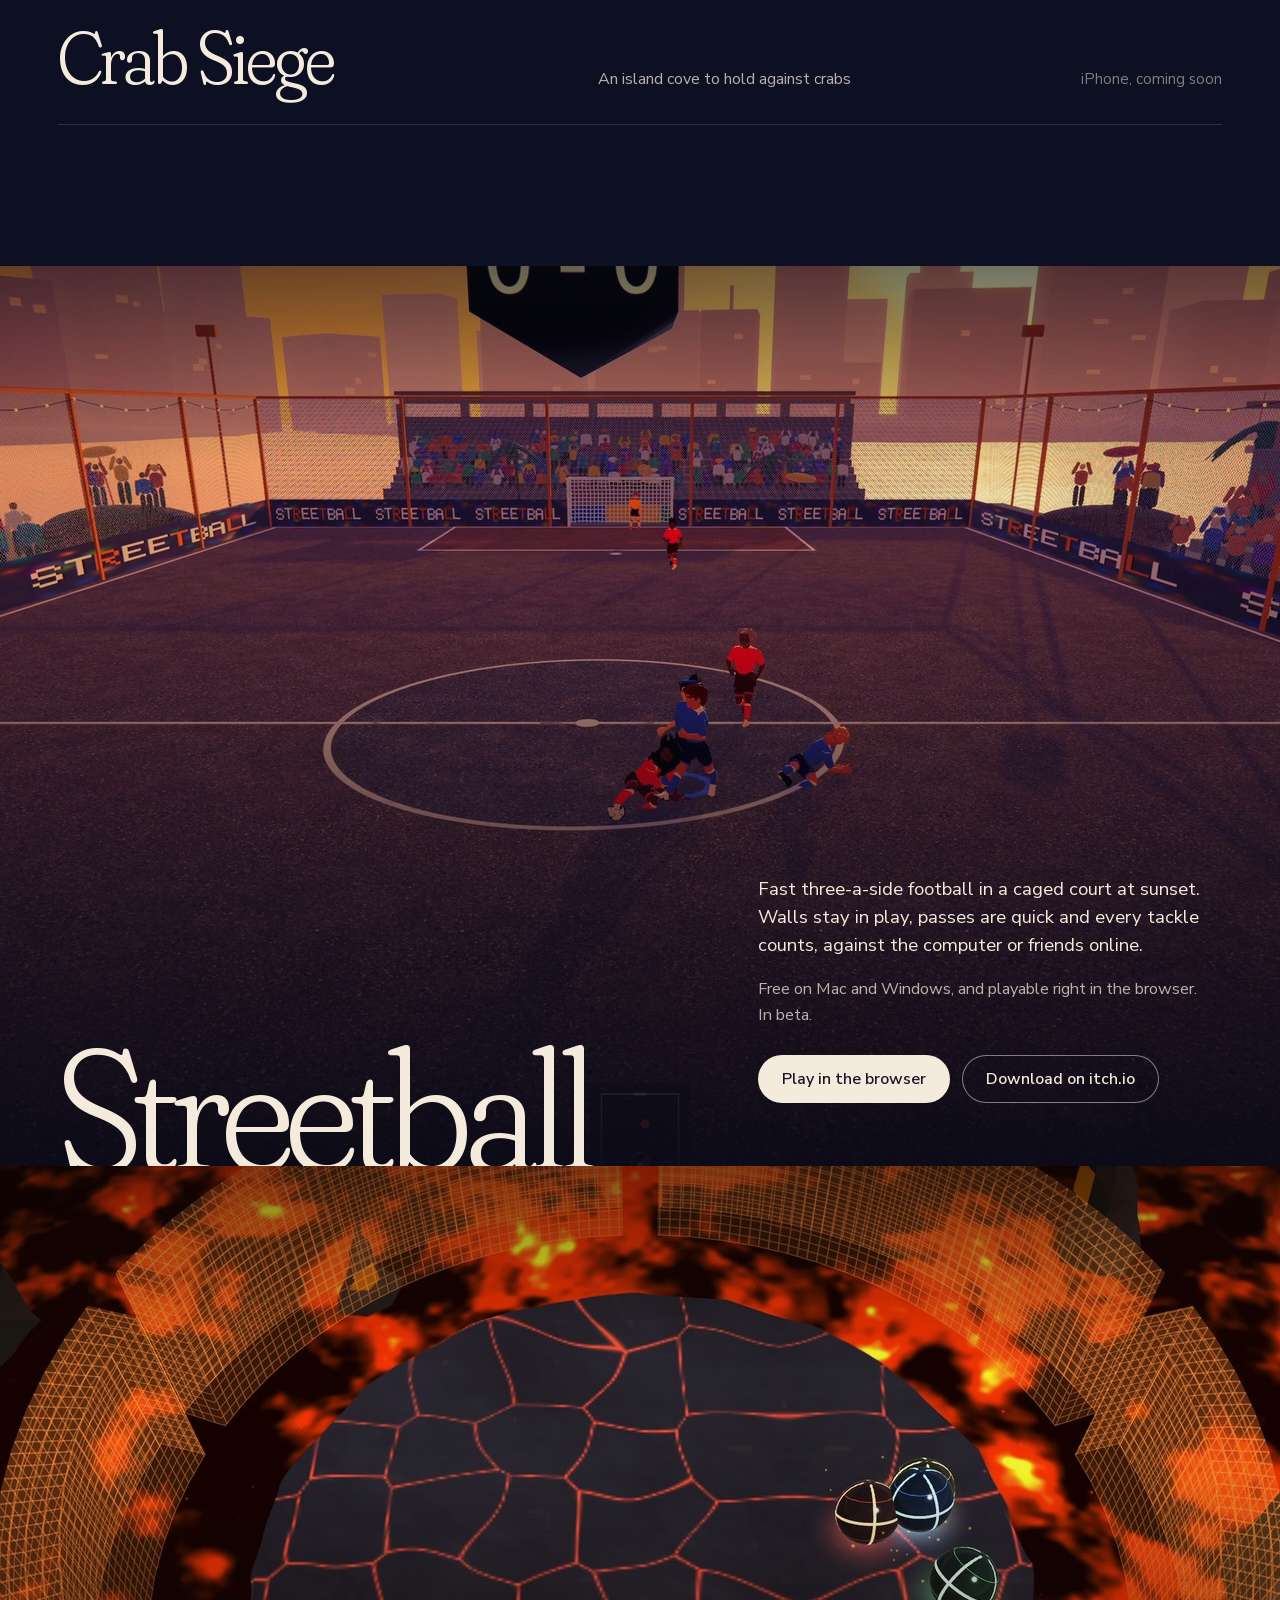
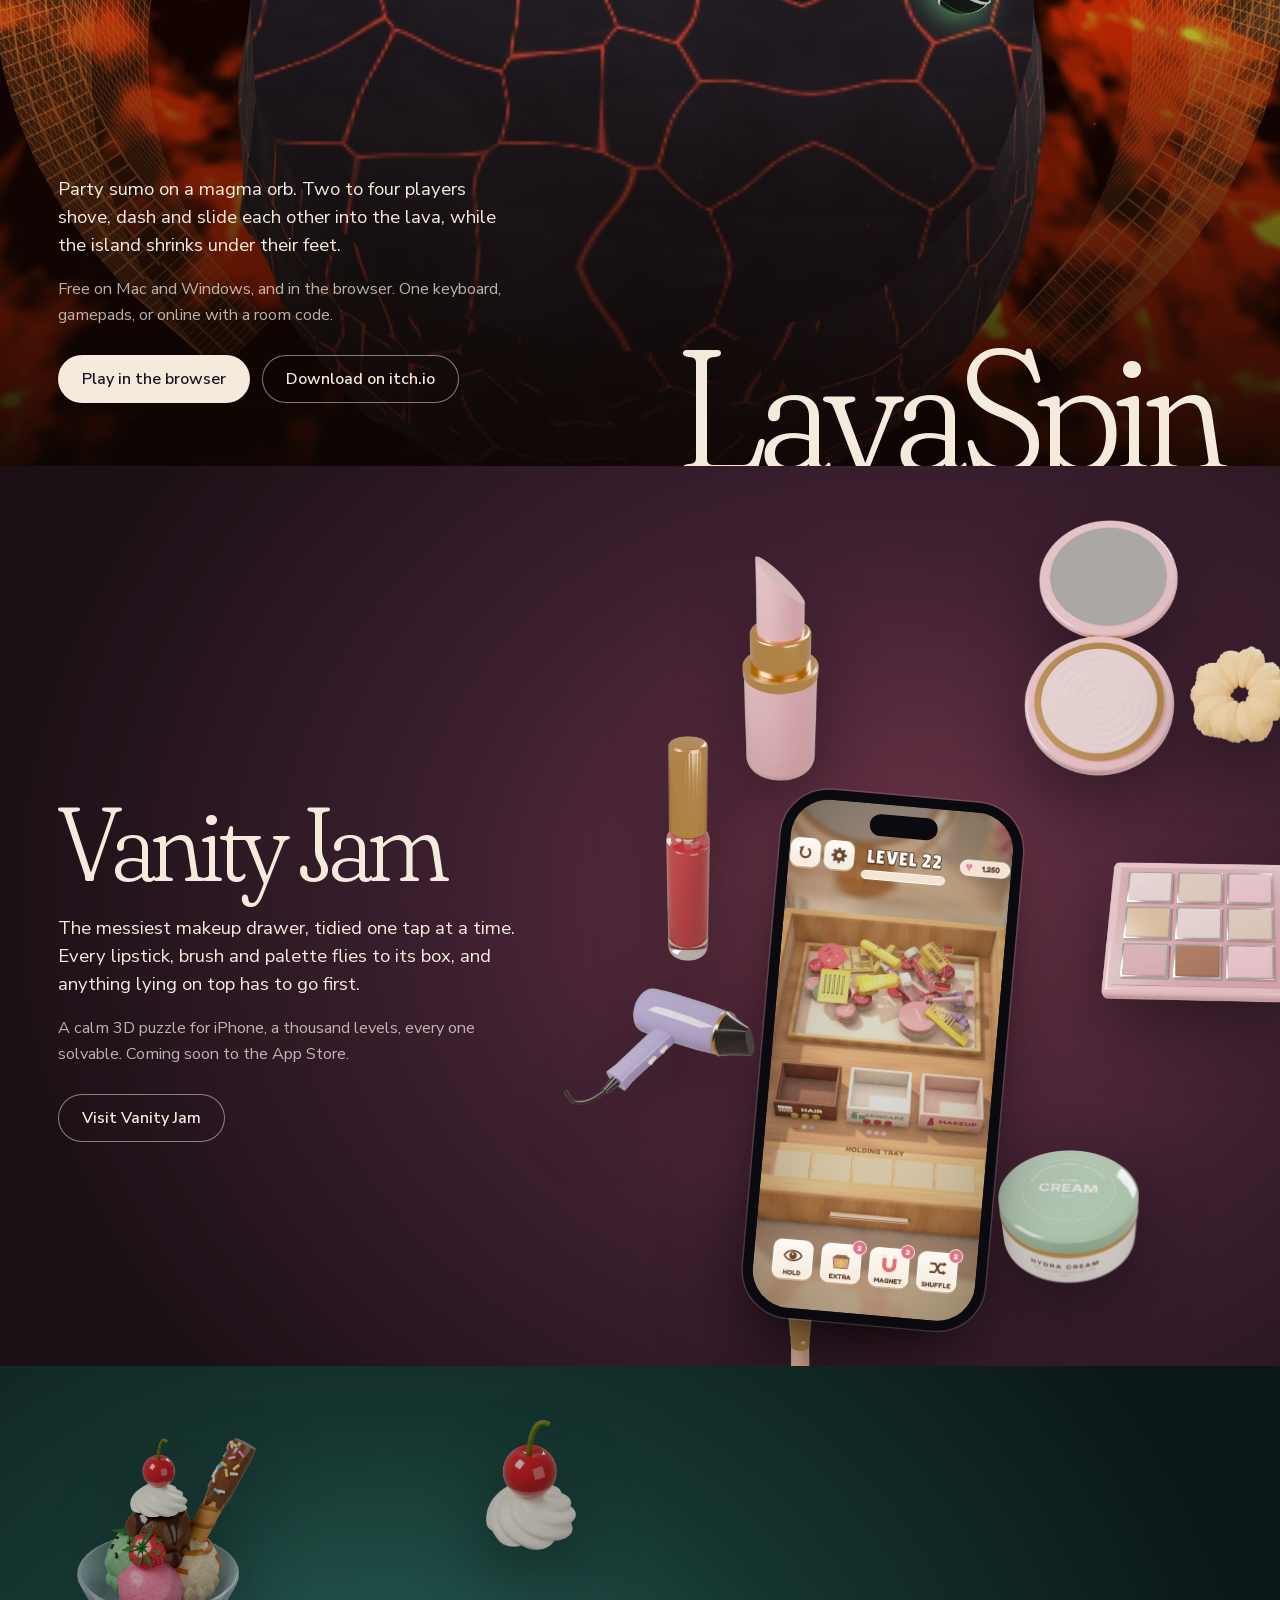
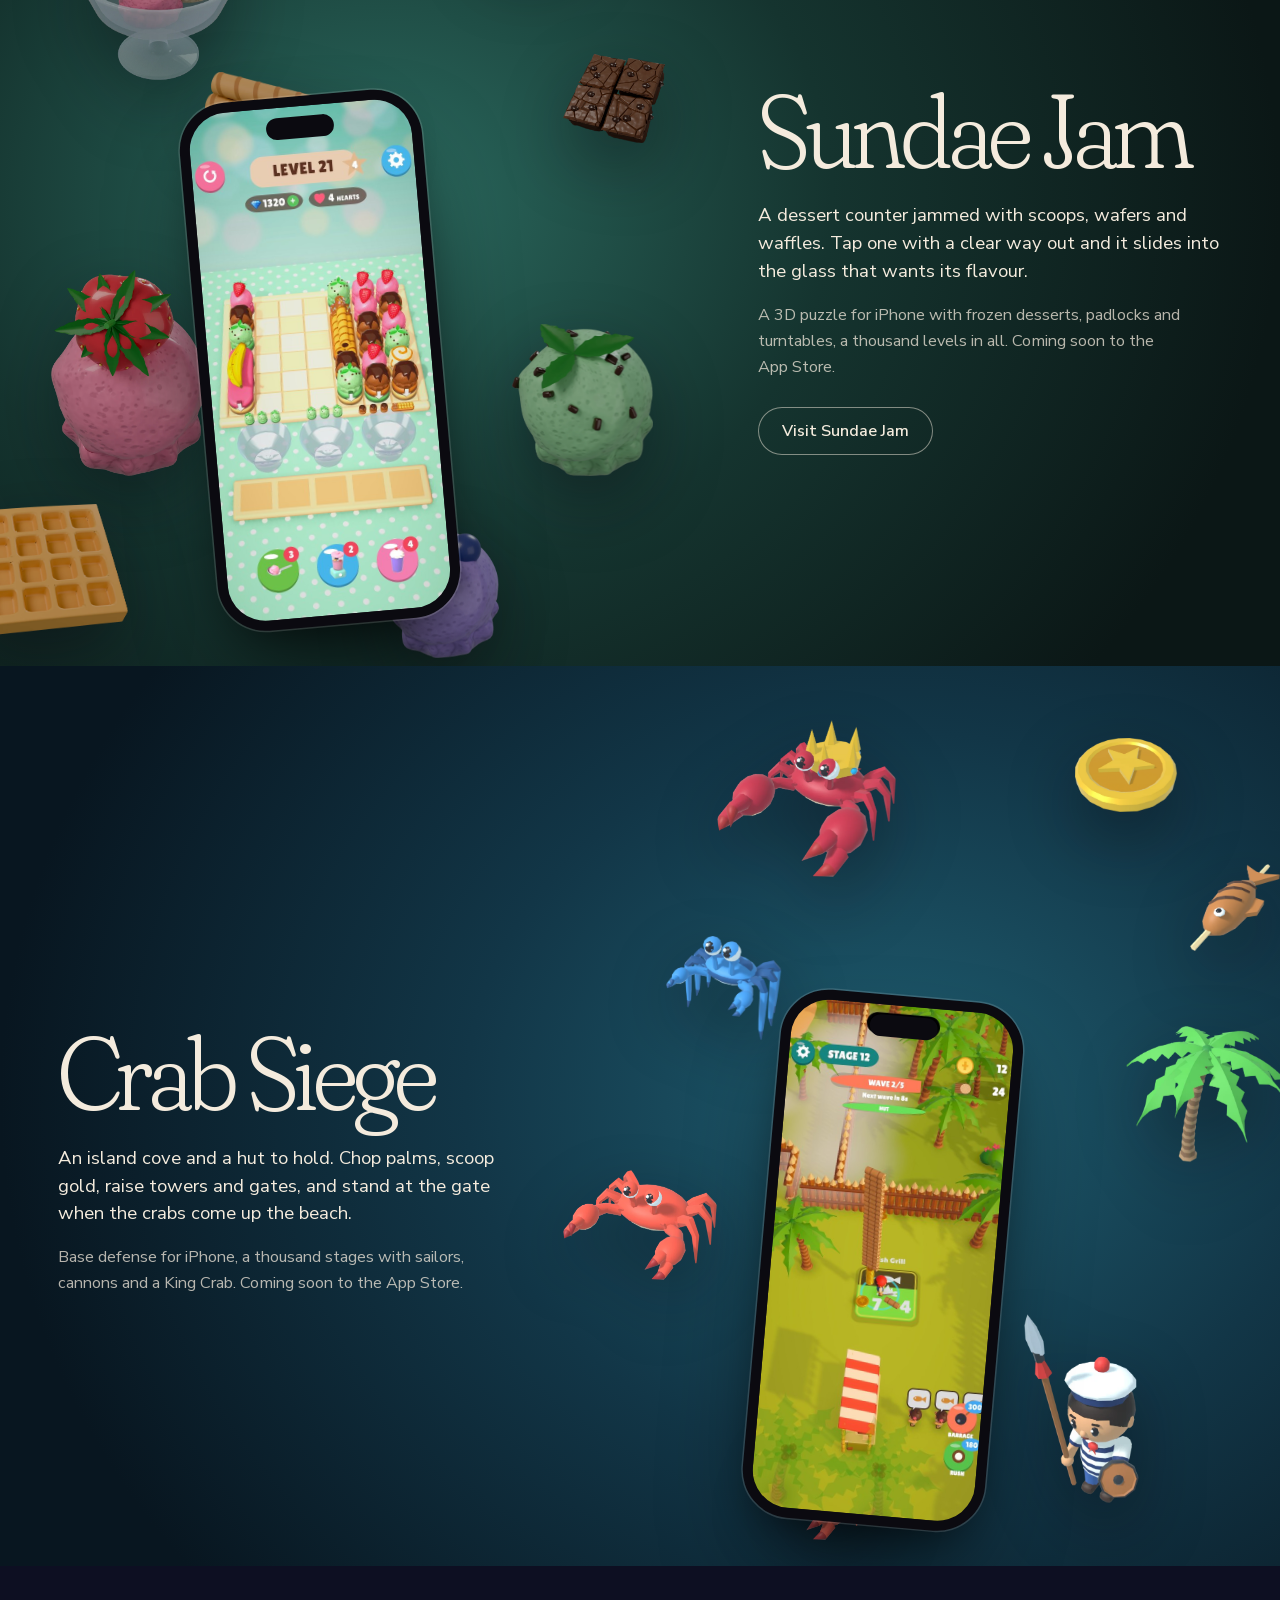
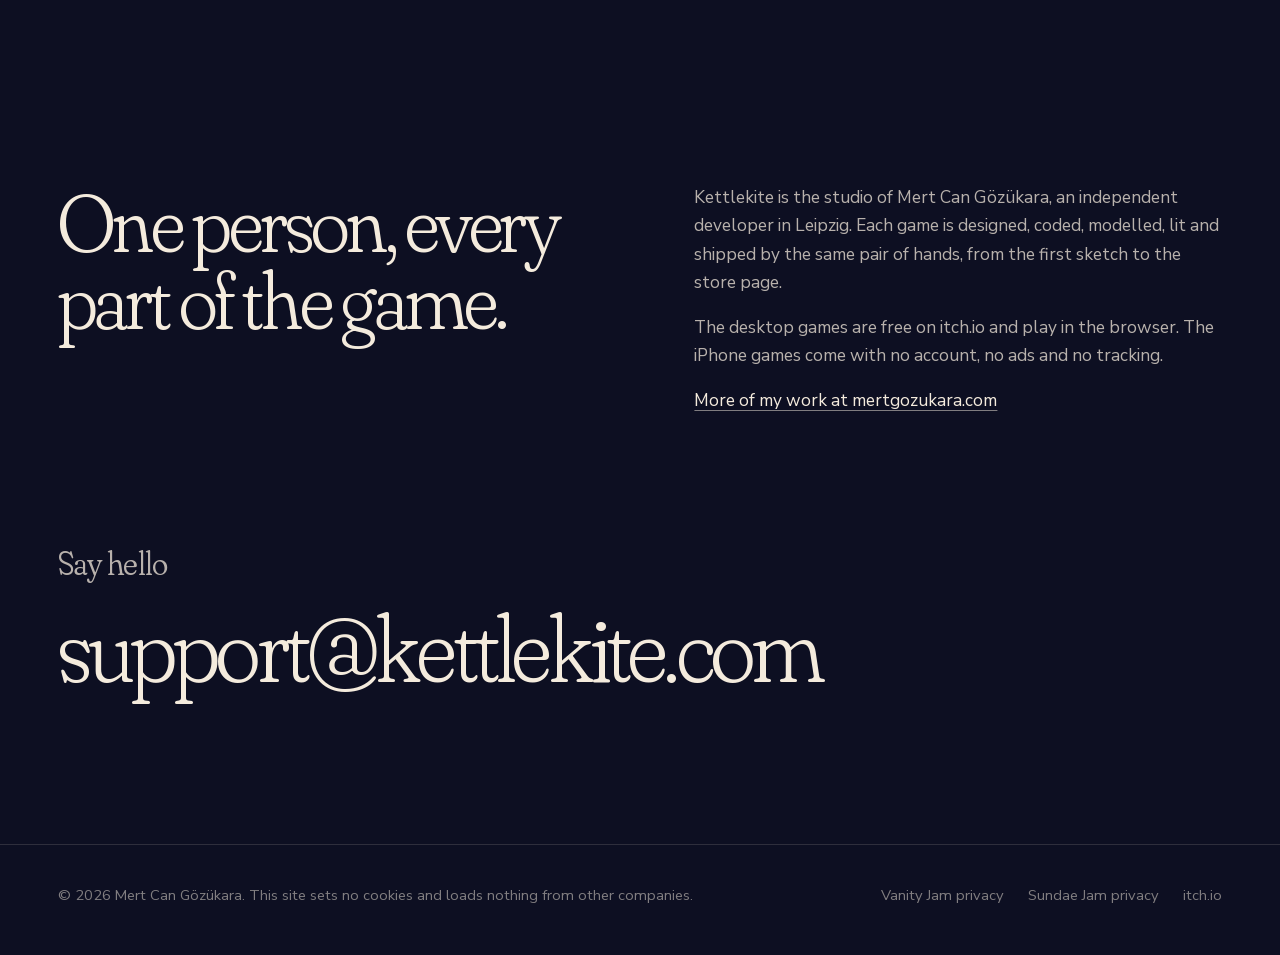
==== commit 6af38618: "Both games' lines say a thousand levels, as the games now have (Mert: "200 level yazan yerleri 1000'" ====
--- a/index.html
+++ b/index.html
@@ -154,7 +154,7 @@
         <div class="side">
           <h2 class="title" id="vj-title">Vanity Jam</h2>
           <p class="what">The messiest makeup drawer, tidied one tap at a time. Every lipstick, brush and palette flies to its box, and anything lying on top has to go first.</p>
-          <p class="where">A calm 3D puzzle for iPhone, two hundred levels, every one solvable. Coming soon to the App Store.</p>
+          <p class="where">A calm 3D puzzle for iPhone, a thousand levels, every one solvable. Coming soon to the App Store.</p>
           <div class="actions">
             <a class="btn line" href="https://vanityjam.kettlekite.com">Visit Vanity Jam</a>
           </div>
@@ -180,7 +180,7 @@
         <div class="side">
           <h2 class="title" id="sj-title">Sundae Jam</h2>
           <p class="what">A dessert counter jammed with scoops, wafers and waffles. Tap one with a clear way out and it slides into the glass that wants its flavour.</p>
-          <p class="where">A 3D puzzle for iPhone with frozen desserts, padlocks and turntables, two hundred levels in all. Coming soon to the App Store.</p>
+          <p class="where">A 3D puzzle for iPhone with frozen desserts, padlocks and turntables, a thousand levels in all. Coming soon to the App Store.</p>
           <div class="actions">
             <a class="btn line" href="https://sundaejam.kettlekite.com">Visit Sundae Jam</a>
           </div>
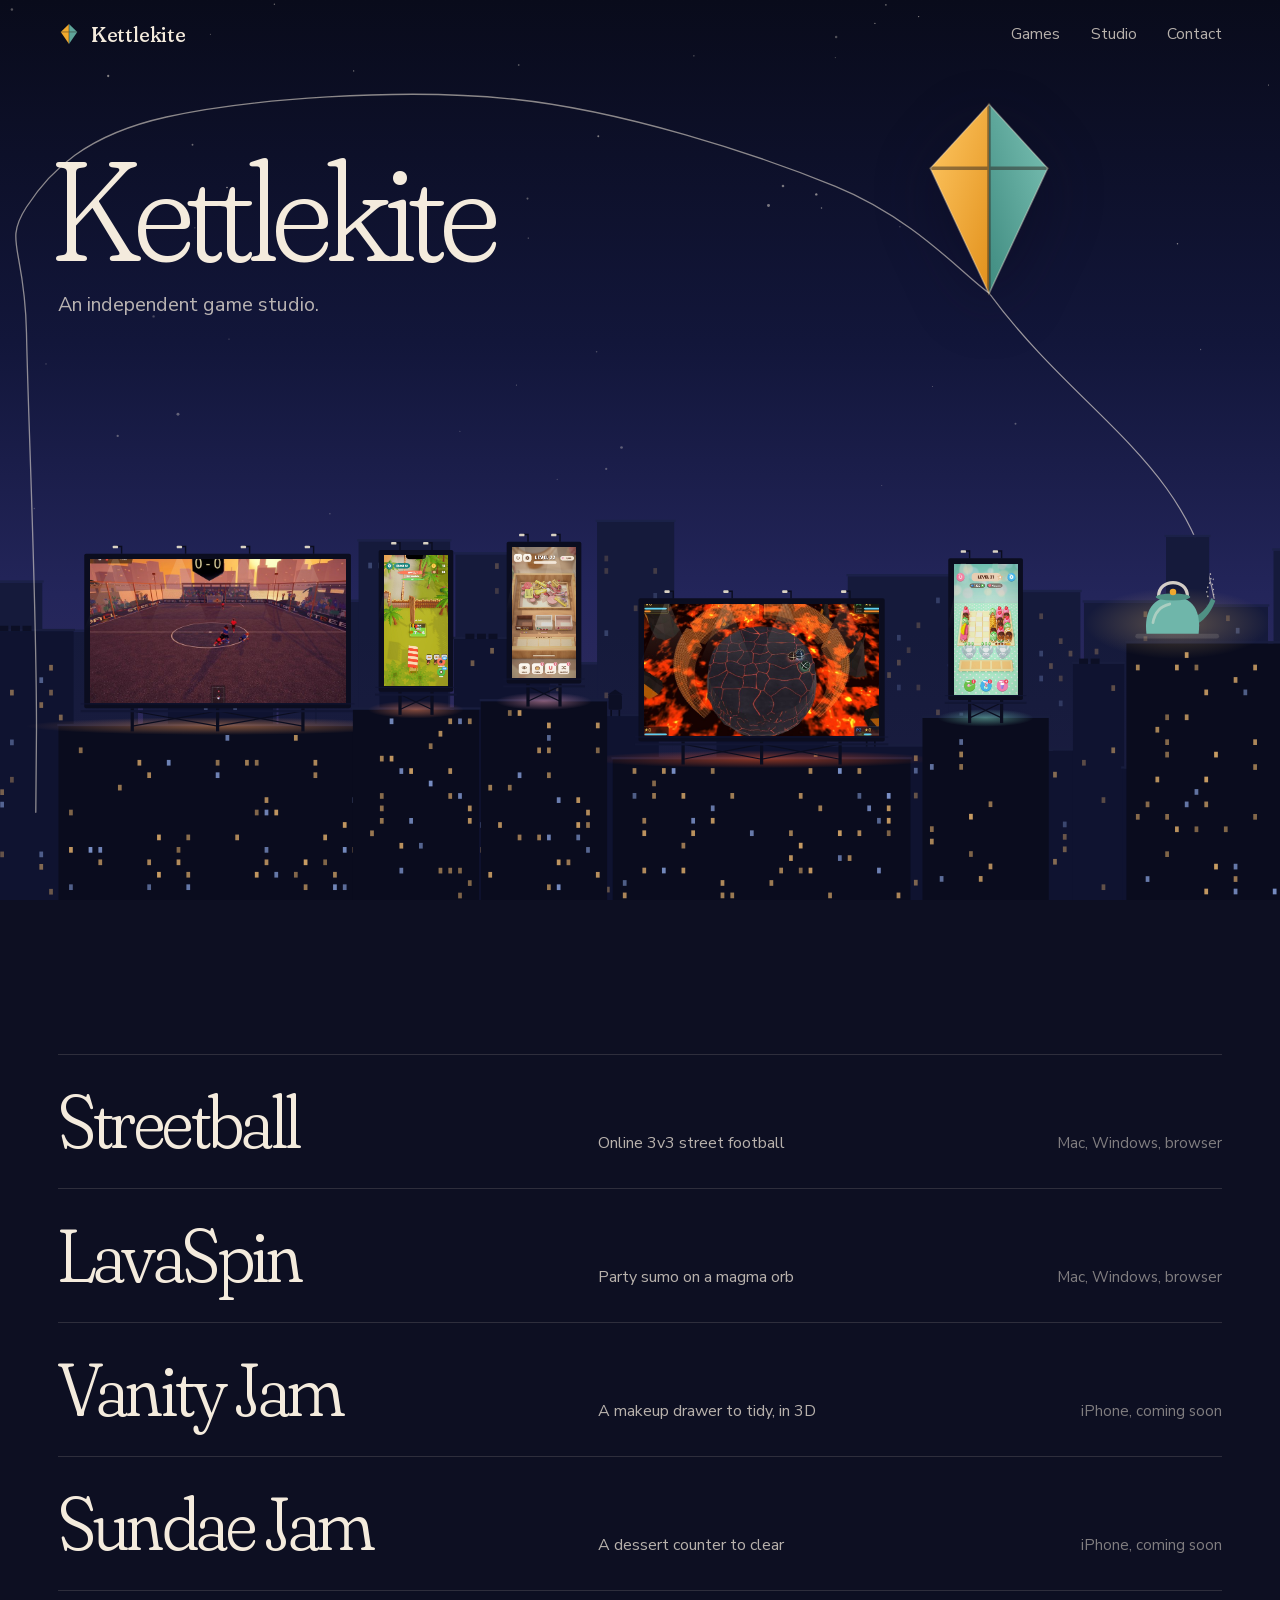
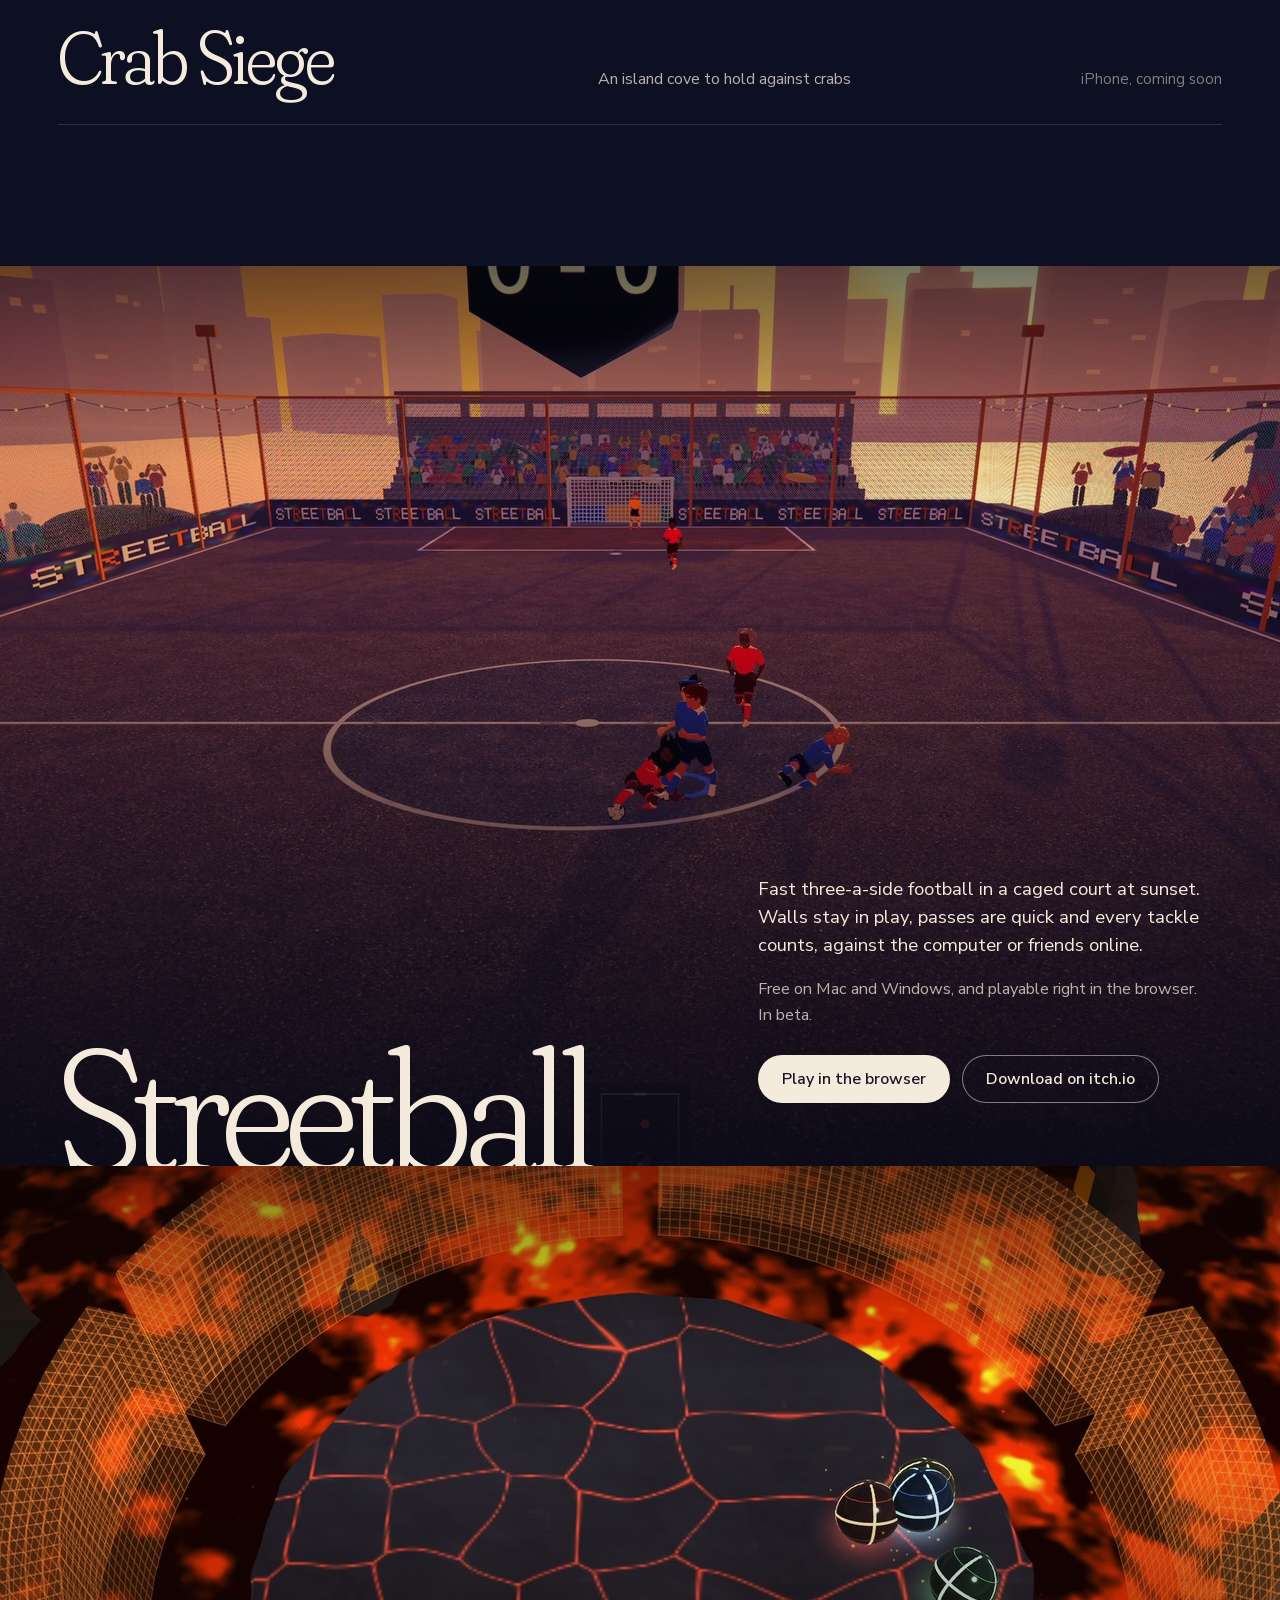
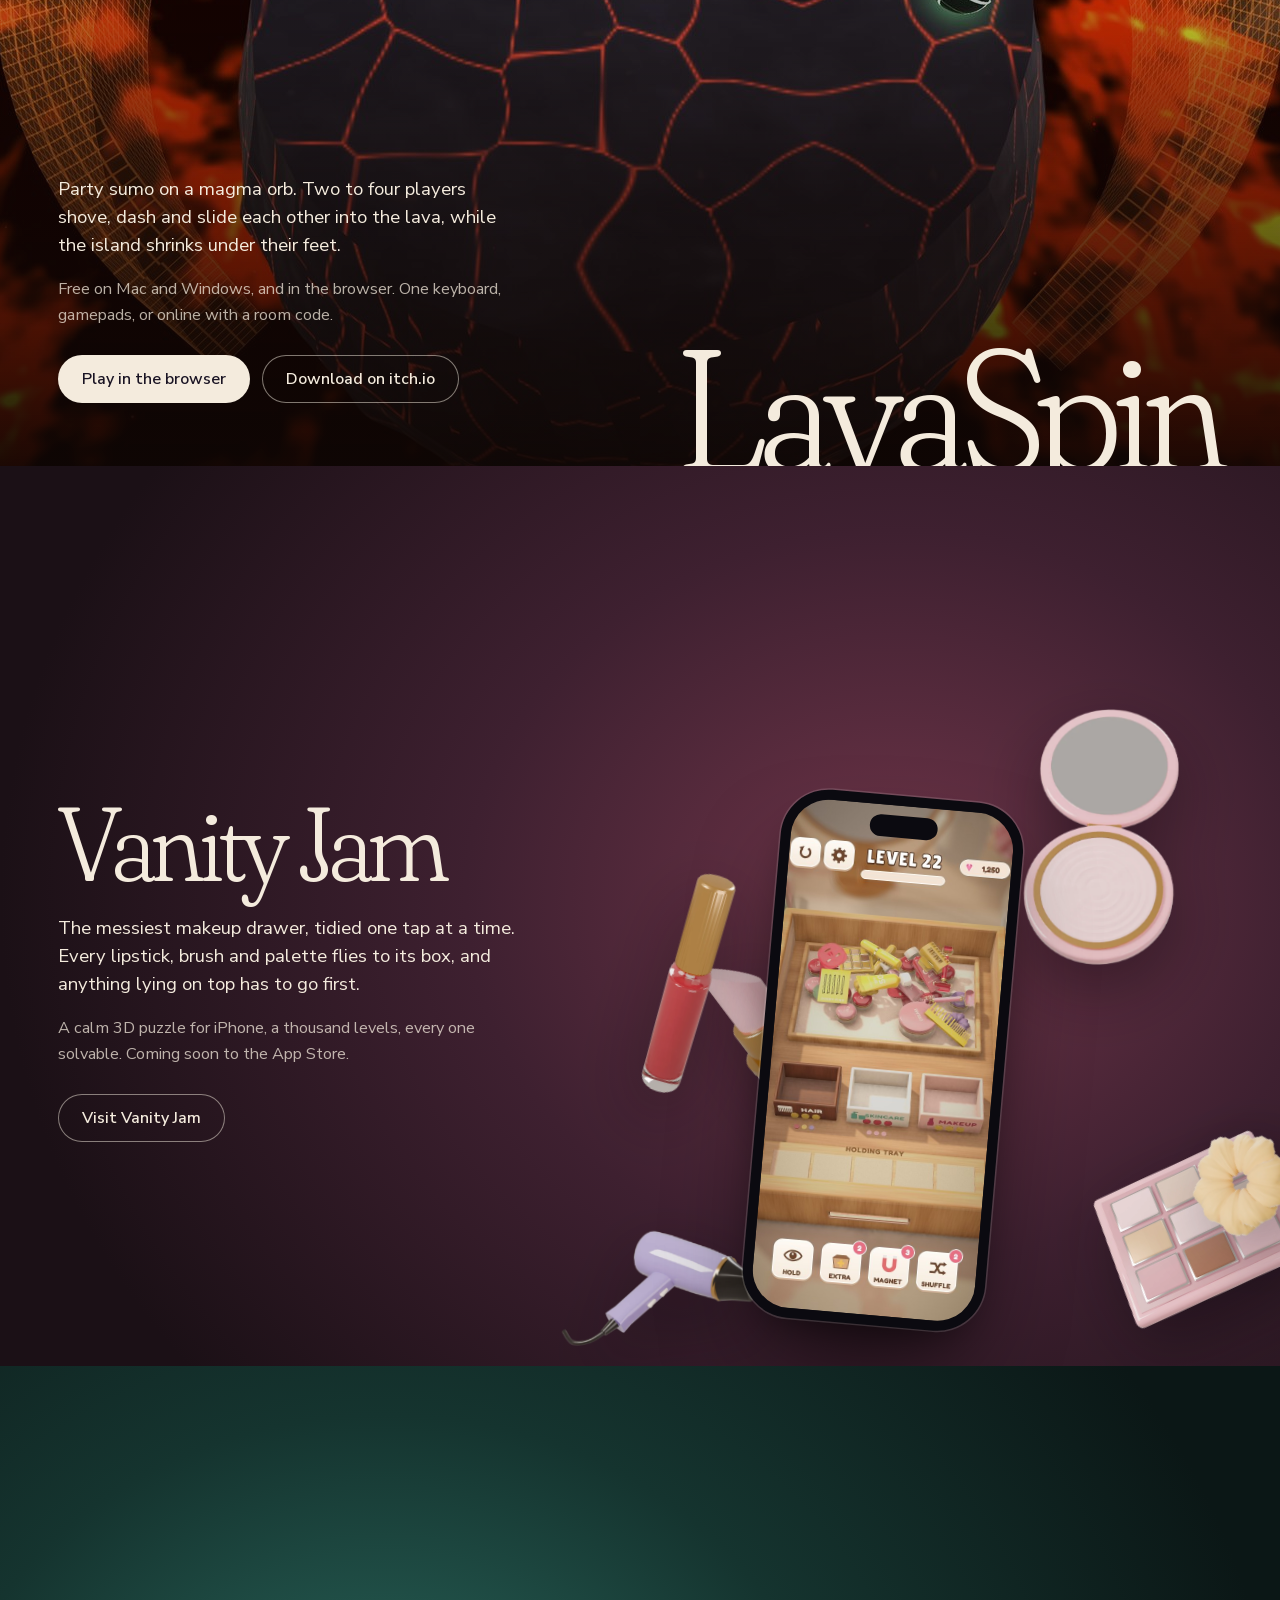
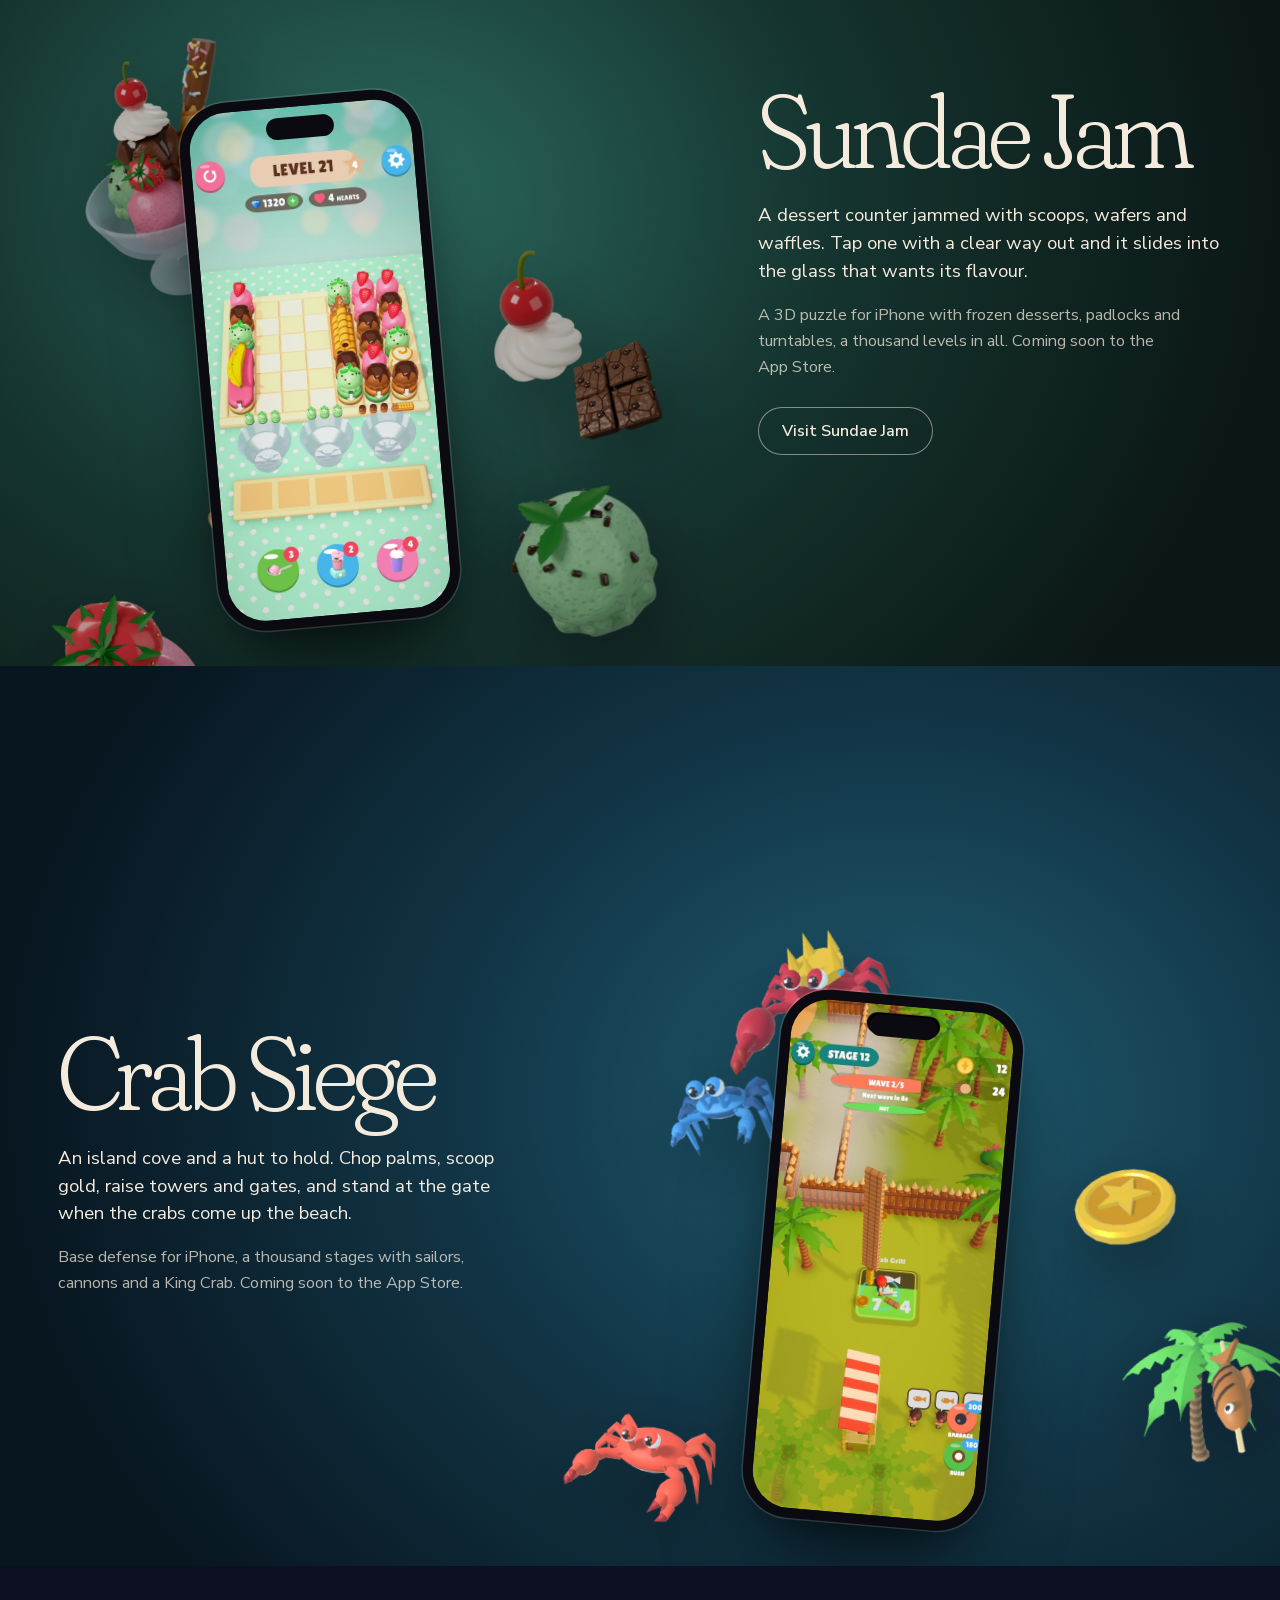
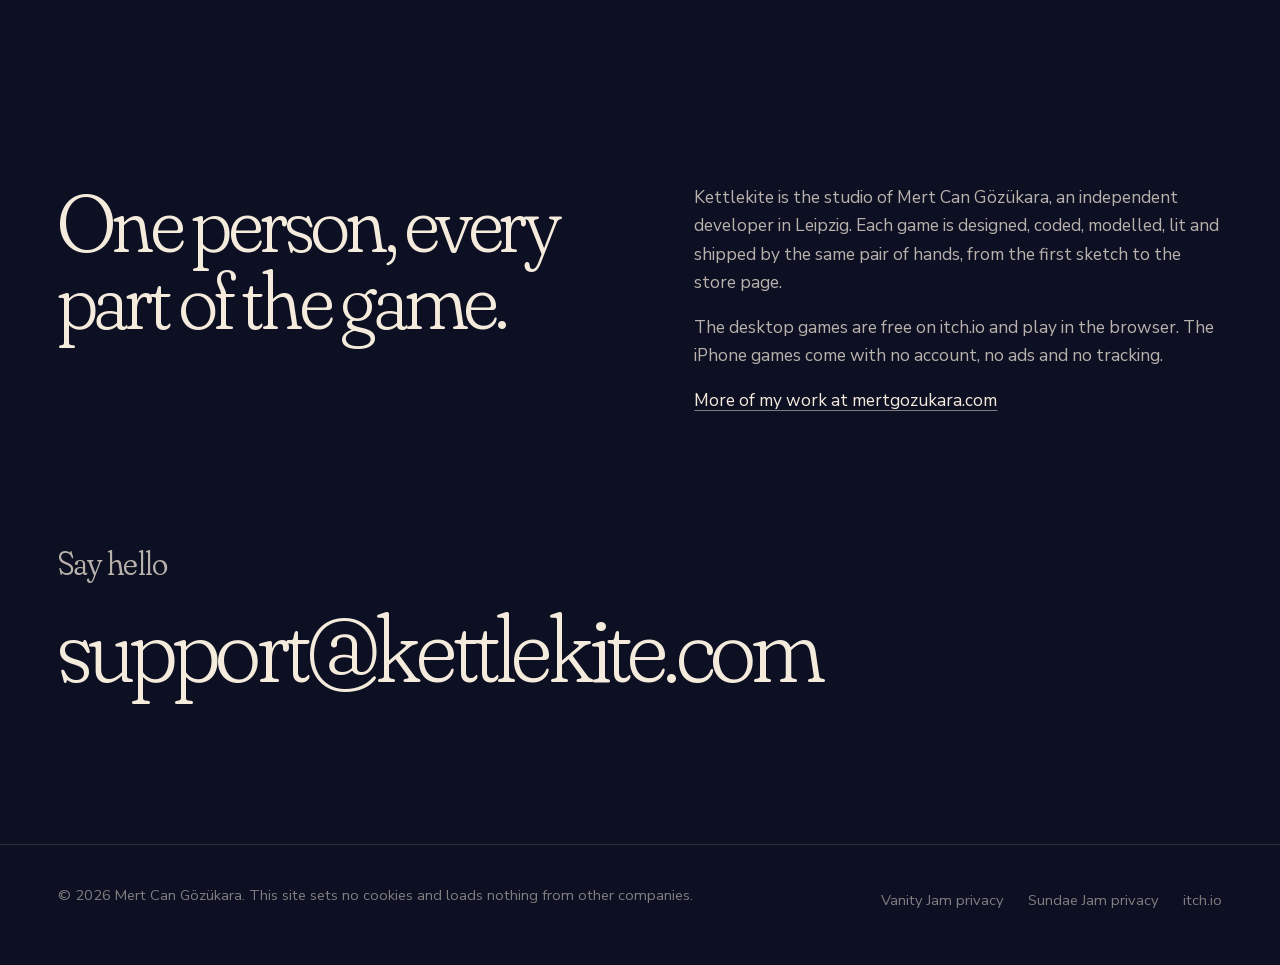
==== commit 750dedb5: "Home details: the showcase pieces tilt and gather again, phones clear the bar, lighter billboard fil" ====
--- a/index.html
+++ b/index.html
@@ -5,9 +5,9 @@
 <meta name="viewport" content="width=device-width, initial-scale=1, viewport-fit=cover">
 <title>Kettlekite</title>
 <meta name="description" content="Kettlekite is an independent game studio. Streetball, LavaSpin, Vanity Jam, Sundae Jam and Crab Siege, each made start to finish by one person.">
-<meta name="theme-color" content="#0d0f22">
+<meta name="theme-color" content="#090b1b">
 <meta property="og:title" content="Kettlekite">
-<meta property="og:description" content="An independent game studio. Four games so far, each made start to finish by one person.">
+<meta property="og:description" content="An independent game studio. Five games so far, each made start to finish by one person.">
 <meta property="og:image" content="https://kettlekite.com/assets/media/og.jpg">
 <meta property="og:url" content="https://kettlekite.com">
 <meta name="twitter:card" content="summary_large_image">
@@ -68,11 +68,11 @@
     <!-- A night city under the sky; the games play on billboards on its rooftops. Laid out by city.js. -->
     <div class="city" aria-hidden="true">
       <svg class="back"></svg>
-      <a class="board" data-game="streetball" href="#streetball" tabindex="-1" style="background-image:url(/assets/media/streetball/peek.jpg)"><canvas></canvas><video src="/assets/media/streetball/hero.mp4" muted loop playsinline preload="auto"></video></a>
-      <a class="board" data-game="vanity" href="#vanity-jam" tabindex="-1" style="background-image:url(/assets/media/vanity-jam/shot.jpg)"><canvas></canvas><video src="/assets/media/vanity-jam/demo.mp4" muted loop playsinline preload="auto"></video></a>
-      <a class="board" data-game="lavaspin" href="#lavaspin" tabindex="-1" style="background-image:url(/assets/media/lavaspin/peek.jpg)"><canvas></canvas><video src="/assets/media/lavaspin/hero.mp4" muted loop playsinline preload="auto"></video></a>
-      <a class="board" data-game="sundae" href="#sundae-jam" tabindex="-1" style="background-image:url(/assets/media/sundae-jam/shot.jpg)"><canvas></canvas><video src="/assets/media/sundae-jam/demo.mp4" muted loop playsinline preload="auto"></video></a>
-      <a class="board" data-game="crab" href="#crab-siege" tabindex="-1" style="background-image:url(/assets/media/crab-siege/shot.jpg)"><canvas></canvas><video src="/assets/media/crab-siege/demo.mp4" muted loop playsinline preload="auto"></video></a>
+      <a class="board" data-game="streetball" href="#streetball" tabindex="-1" style="background-image:url(/assets/media/streetball/peek.jpg)"><canvas></canvas><video src="/assets/media/streetball/board.mp4" muted loop playsinline preload="auto"></video></a>
+      <a class="board" data-game="vanity" href="#vanity-jam" tabindex="-1" style="background-image:url(/assets/media/vanity-jam/shot.jpg)"><canvas></canvas><video src="/assets/media/vanity-jam/board.mp4" muted loop playsinline preload="auto"></video></a>
+      <a class="board" data-game="lavaspin" href="#lavaspin" tabindex="-1" style="background-image:url(/assets/media/lavaspin/peek.jpg)"><canvas></canvas><video src="/assets/media/lavaspin/board.mp4" muted loop playsinline preload="auto"></video></a>
+      <a class="board" data-game="sundae" href="#sundae-jam" tabindex="-1" style="background-image:url(/assets/media/sundae-jam/shot.jpg)"><canvas></canvas><video src="/assets/media/sundae-jam/board.mp4" muted loop playsinline preload="auto"></video></a>
+      <a class="board" data-game="crab" href="#crab-siege" tabindex="-1" style="background-image:url(/assets/media/crab-siege/shot.jpg)"><canvas></canvas><video src="/assets/media/crab-siege/board.mp4" muted loop playsinline preload="auto"></video></a>
       <svg class="front"></svg>
     </div>
     <div class="sky-copy wrap">
--- a/assets/home.css
+++ b/assets/home.css
@@ -104,7 +104,7 @@
 .peek img.on { opacity: 1; transform: translate(-50%, -50%); }
 
 /* ——— Chapters: one screen each. Its scene assembles as it rises into view (--p, 0 → 1) and
-   is whole by the time it fills the screen; it drifts apart as it leaves (--x, 0 → 1). ——— */
+   is whole by the time it fills the screen; it drifts apart as it leaves (--leave, 0 → 1). ——— */
 .chapter { position: relative; height: 100svh; }
 .chapter .stage { position: relative; height: 100%; overflow: hidden; }
 
@@ -121,7 +121,7 @@
 
 /* film: the game itself, full bleed */
 .film .stage { background: #08090f; }
-.film .bg { position: absolute; inset: 0; width: 100%; height: 100%; object-fit: cover; transform: translate3d(0, calc(var(--x, 0) * 24vh), 0) scale(calc(1.2 - var(--p, 0) * 0.09)); }
+.film .bg { position: absolute; inset: 0; width: 100%; height: 100%; object-fit: cover; transform: translate3d(0, calc(var(--leave, 0) * 24vh), 0) scale(calc(1.2 - var(--p, 0) * 0.09)); }
 .film .shade {
   position: absolute; inset: 0;
   background:
@@ -148,7 +148,7 @@
 .scene { position: absolute; inset: 0; }
 .float {
   position: absolute; left: var(--x); top: var(--y); width: var(--w); height: auto;
-  transform: translate3d(calc(var(--mx, 0) * var(--d) * -22px), calc(((1 - var(--p, 0)) * 30vh - var(--x, 0) * 18vh) * var(--d)), 0) rotate(calc(var(--r) + (1 - var(--p, 0)) * var(--d) * -16deg));
+  transform: translate3d(calc(var(--mx, 0) * var(--d) * -22px), calc(((1 - var(--p, 0)) * 30vh - var(--leave, 0) * 18vh) * var(--d)), 0) rotate(calc(var(--r) + (1 - var(--p, 0)) * var(--d) * -16deg));
   filter: drop-shadow(0 26px 34px rgba(8, 4, 10, 0.4));
   will-change: transform;
 }
@@ -181,7 +181,18 @@
 .tail .bow { transform-box: fill-box; transform-origin: center; transform: scale(0); transition: transform 0.9s cubic-bezier(0.34, 1.56, 0.64, 1); }
 .tail .bow.on { transform: scale(1); }
 
+::selection { background: rgba(240, 169, 46, 0.34); color: #fff8ee; }
+.foot a { display: inline-block; padding-block: 0.3rem; }
+
 /* ——— Narrow screens ——— */
+/* phone taps: the bar's and the footer's links keep their look and get a 44 px target */
+@media (max-width: 760px) {
+  .nav a, .studio-body a { display: inline-block; }
+  .nav a { min-width: 44px; text-align: center; }
+  .bar .brand, .nav a, .studio-body a { padding-block: 0.65rem; margin-block: -0.65rem; }
+  .foot ul { gap: 0 1.5rem; }
+  .foot a { display: inline-block; padding-block: 0.7rem; }
+}
 @media (max-width: 860px) {
   .flyer { left: 62%; top: 12%; }
   .sky { --city: 40%; }
@@ -193,13 +204,15 @@
   .lavaspin .title { order: 0; text-align: left; }
   .film .title { font-size: clamp(3.6rem, 17vw, 6rem); }
   .wordmark { font-size: 15vw; }
-  .device { top: 26%; left: 50%; }
+  /* the handset's top clears the bar: its centre sits at least half its height (2.18 × its width) below it */
+  .device { top: max(26%, calc(4.25rem + min(42.5vw, 191.6px))); left: 50%; }
   .sundae .device { left: 50%; }
   .device .phone { width: min(39vw, 176px); padding: 7px; border-radius: 34px; }
   .device .phone video { border-radius: 27px; }
   .device .phone::before { top: 13px; height: 14px; }
   .showcase .side .where { font-size: 0.95rem; }
-  .float { width: calc(var(--w) * 1.7); opacity: 0.85; }
+  /* the pieces gather round the handset, clear of the words below it */
+  .float { top: calc(var(--y) * 0.56); width: calc(var(--w) * 1.7); opacity: 0.85; }
   .showcase .copy { align-items: flex-end; padding-bottom: 2.4rem; background: linear-gradient(0deg, rgba(10, 6, 10, 0.9) 0%, rgba(10, 6, 10, 0.55) 30%, transparent 52%); }
   .sundae .copy { background: linear-gradient(0deg, rgba(5, 14, 13, 0.9) 0%, rgba(5, 14, 13, 0.55) 30%, transparent 52%); }
   .crab .copy { background: linear-gradient(0deg, rgba(4, 12, 18, 0.9) 0%, rgba(4, 12, 18, 0.55) 30%, transparent 52%); }
@@ -209,11 +222,15 @@
 }
 /* short phones: a smaller handset, so it clears the game's name below it */
 @media (max-width: 860px) and (max-height: 740px) {
+  .device { top: max(26%, calc(4.25rem + min(32.7vw, 16.4svh))); }
   .device .phone { width: min(30vw, 15svh); padding: 5px; border-radius: 24px; }
   .device .phone video { border-radius: 19px; }
   .device .phone::before { top: 9px; height: 10px; }
 }
 @media (prefers-reduced-motion: reduce) {
-  .float, .device, .film .bg, .film .title, .film .side, .showcase .side { transform: none !important; }
+  .film .bg, .film .title, .film .side, .showcase .side { transform: none !important; }
+  /* still, but the handset stays centred on its place and each piece keeps its tilt */
+  .device { transform: translate(-50%, -50%) !important; }
+  .float { transform: rotate(var(--r)) !important; }
   .film .side { opacity: 1; }
 }
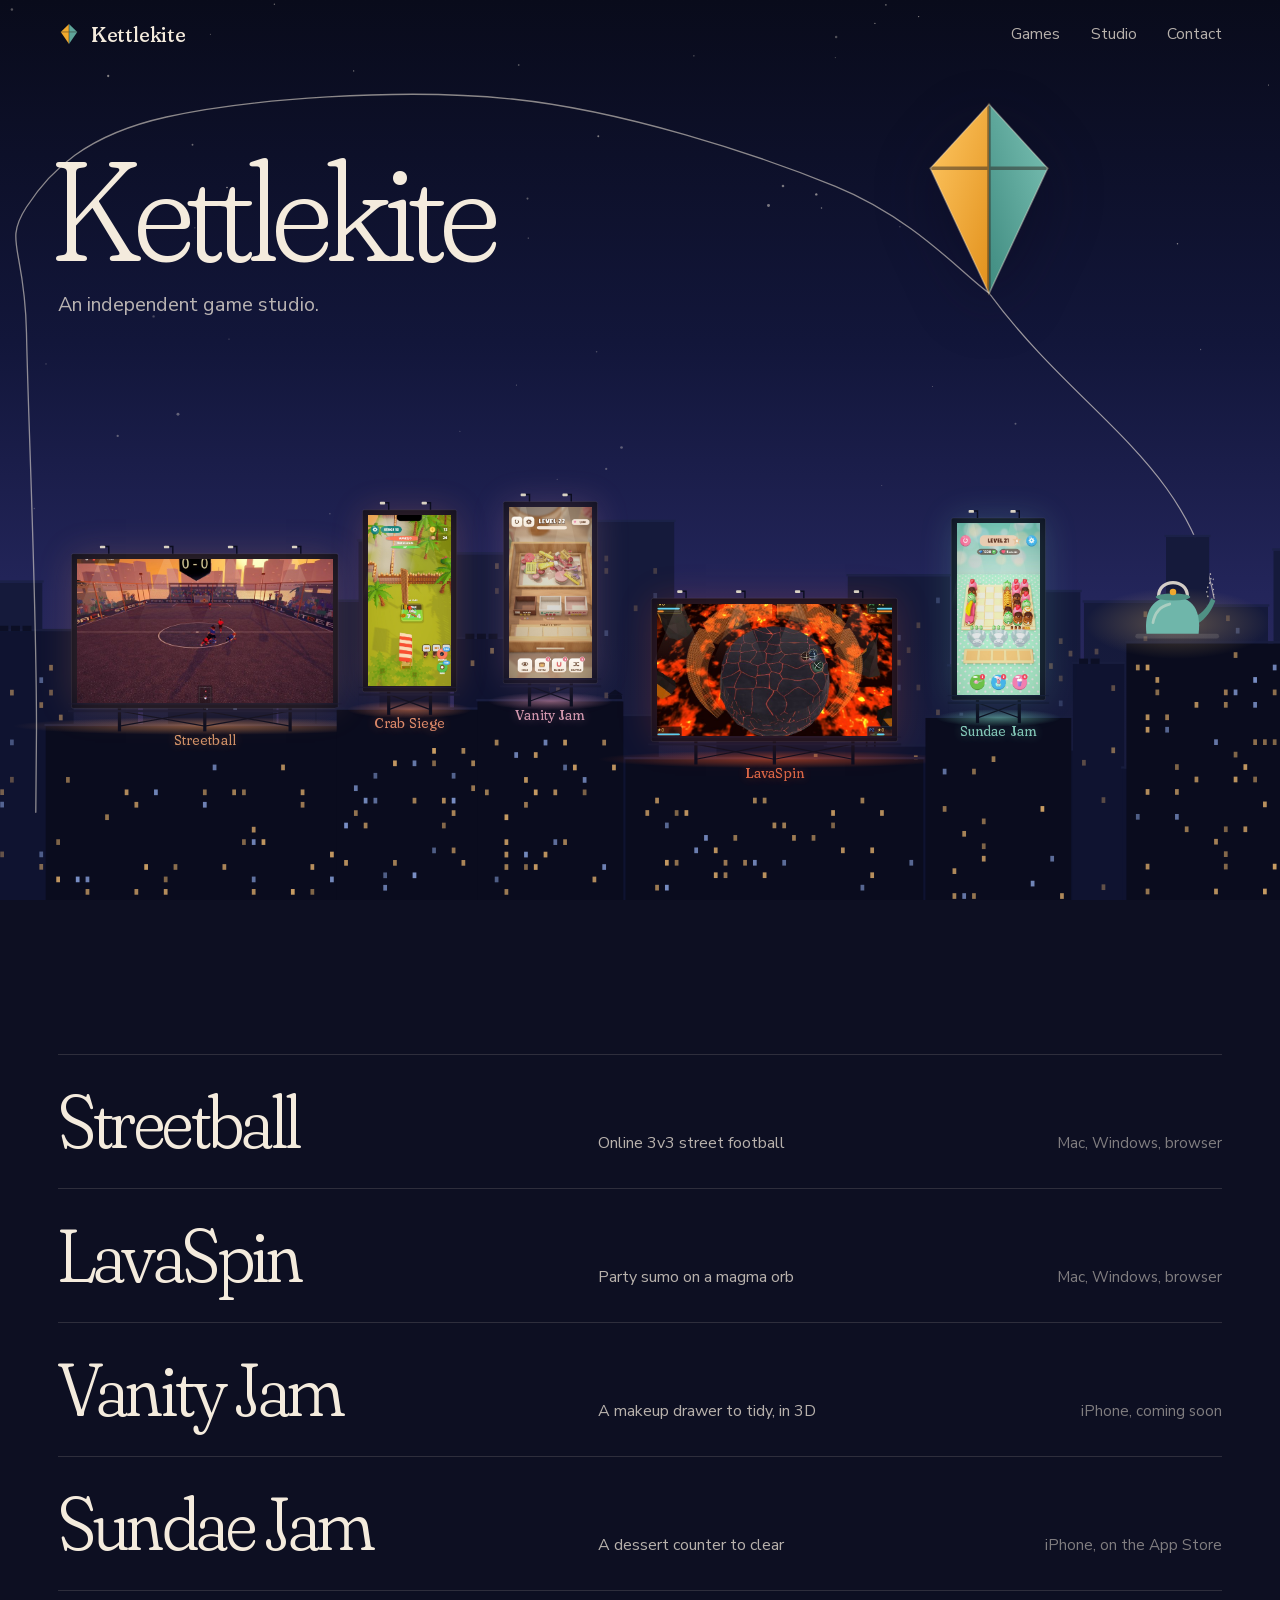
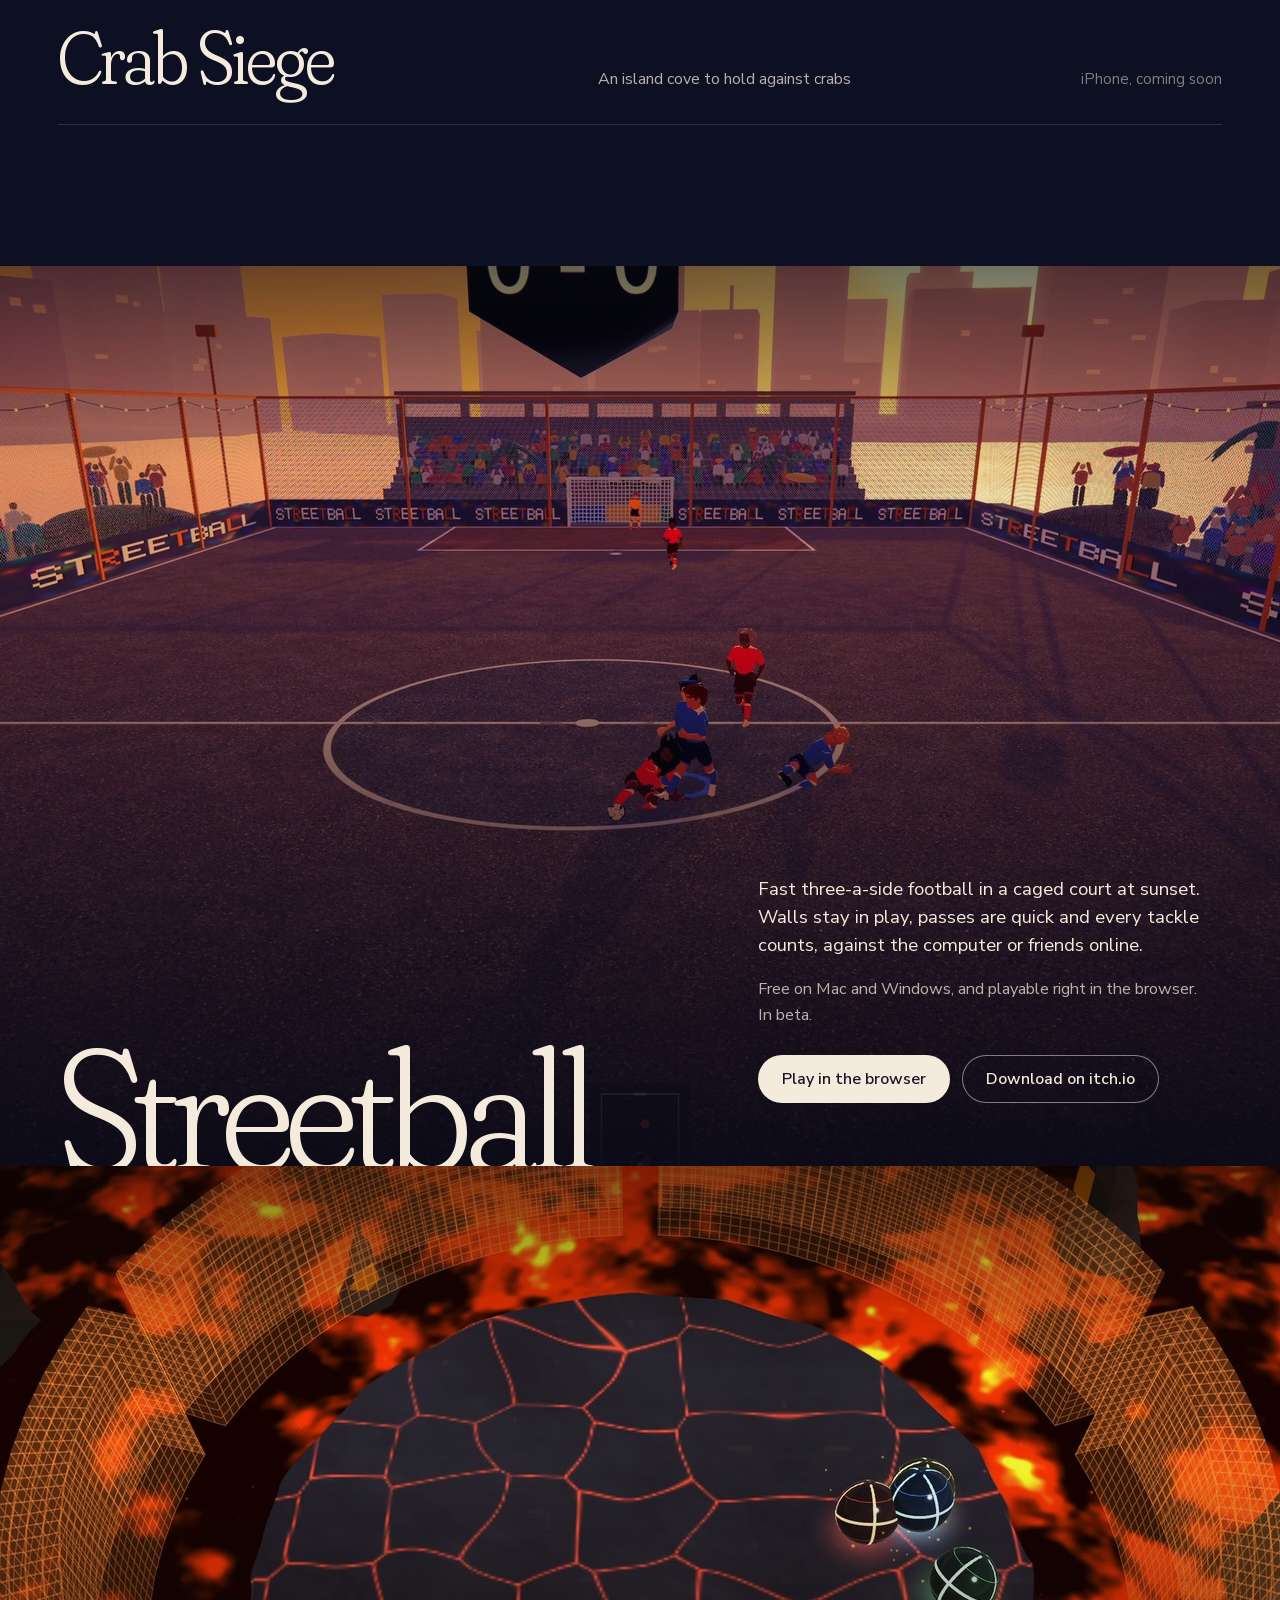
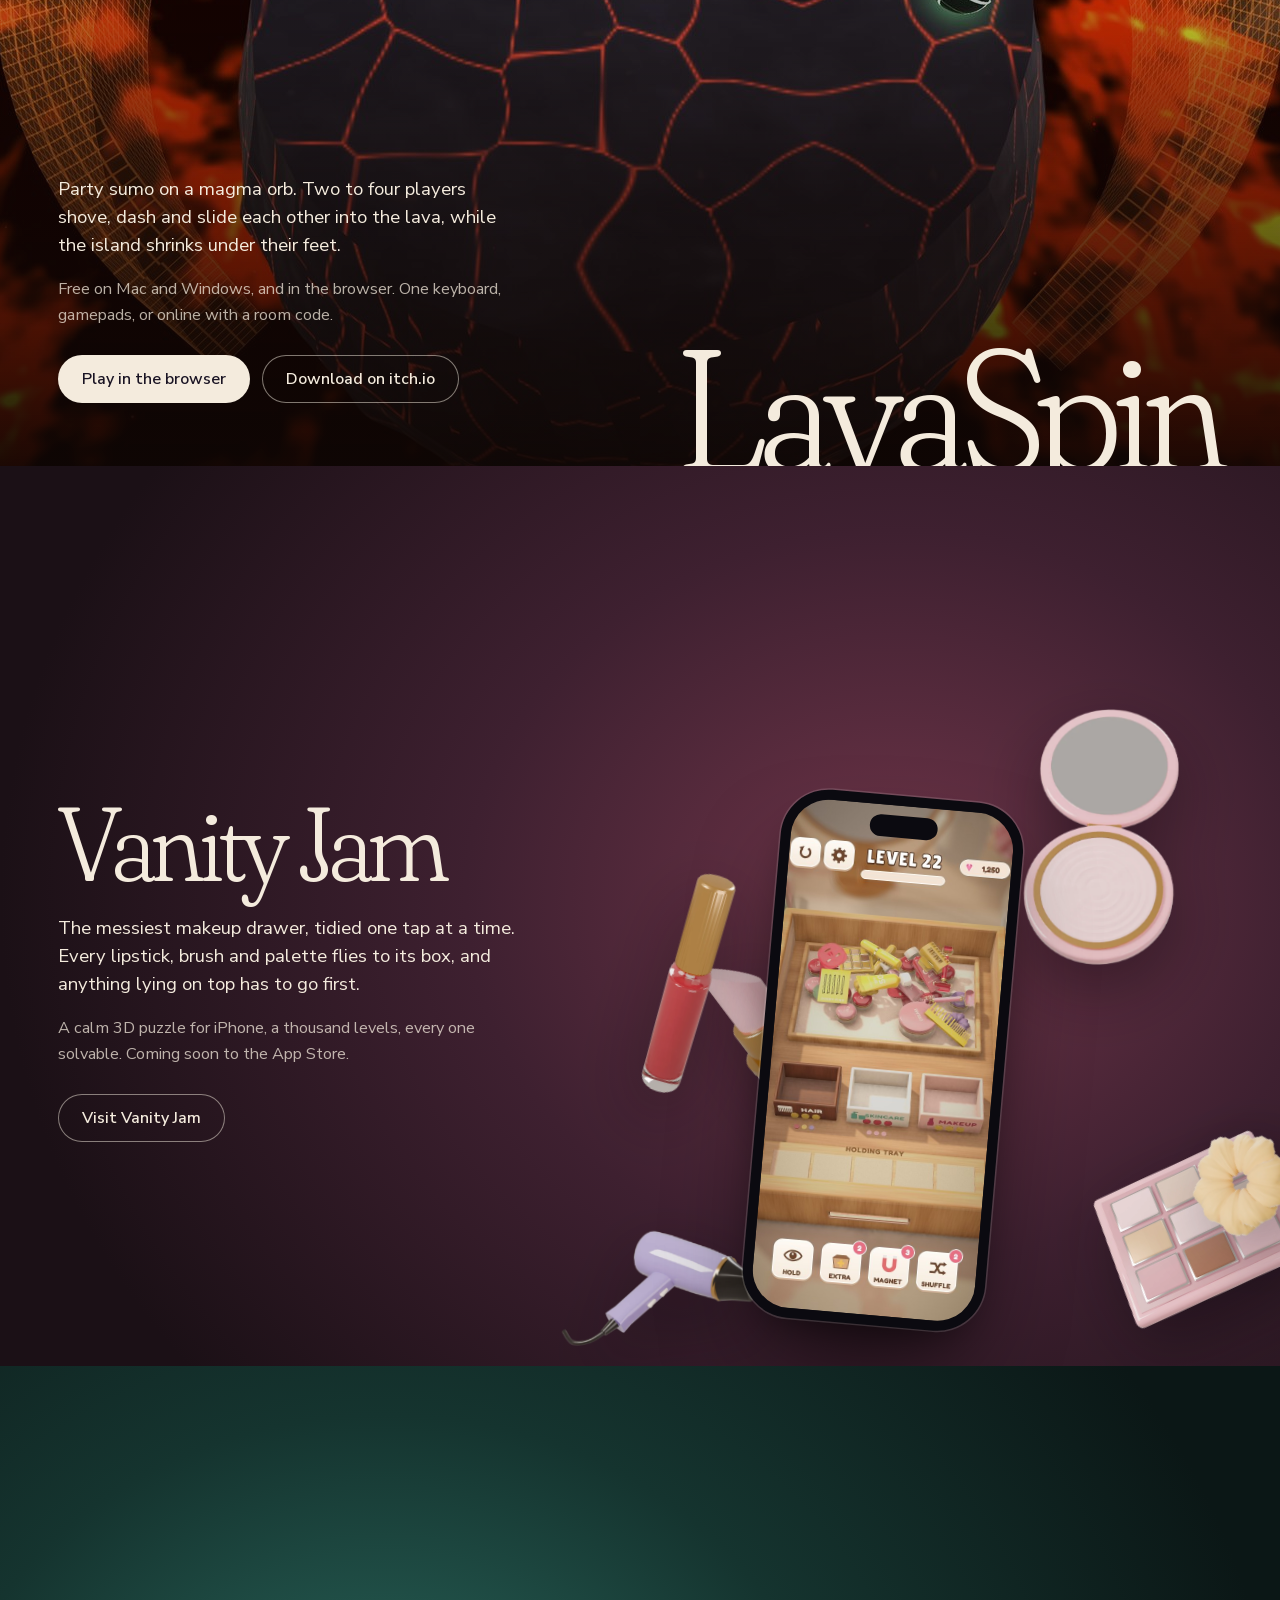
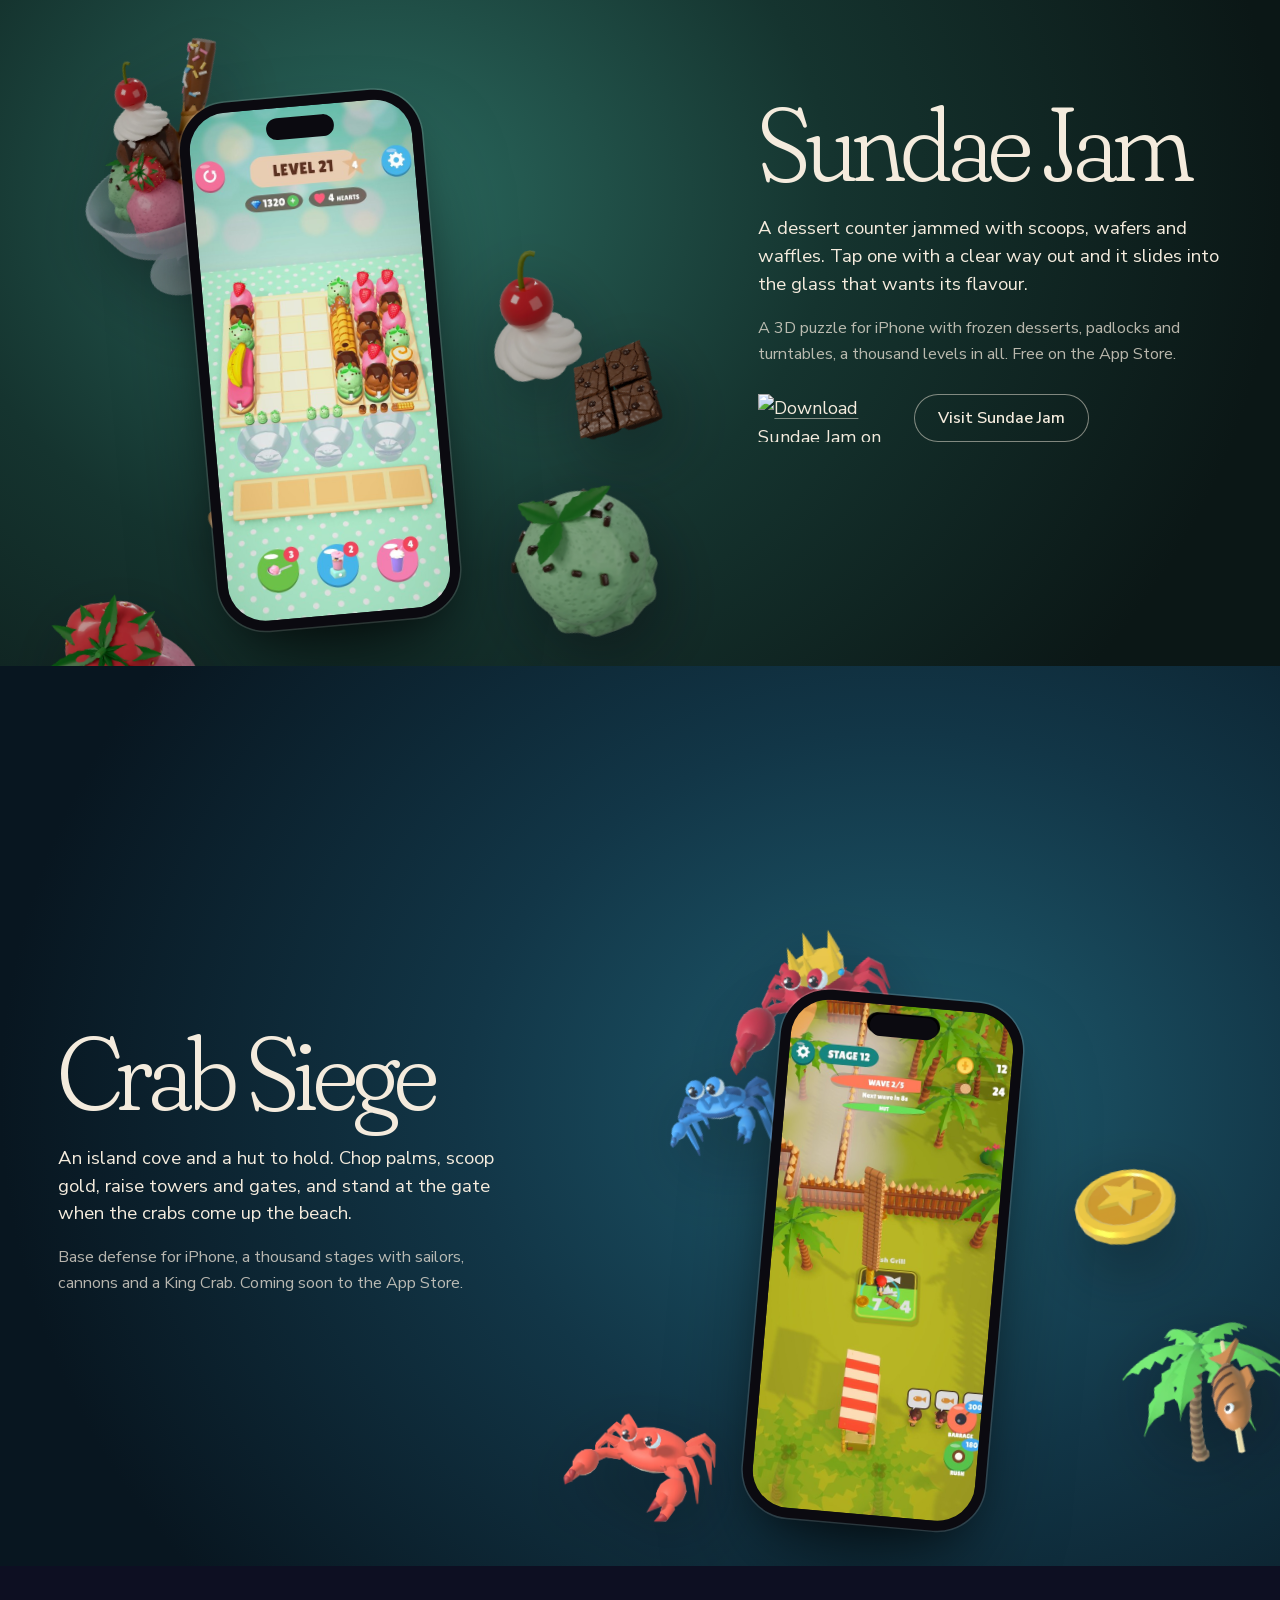
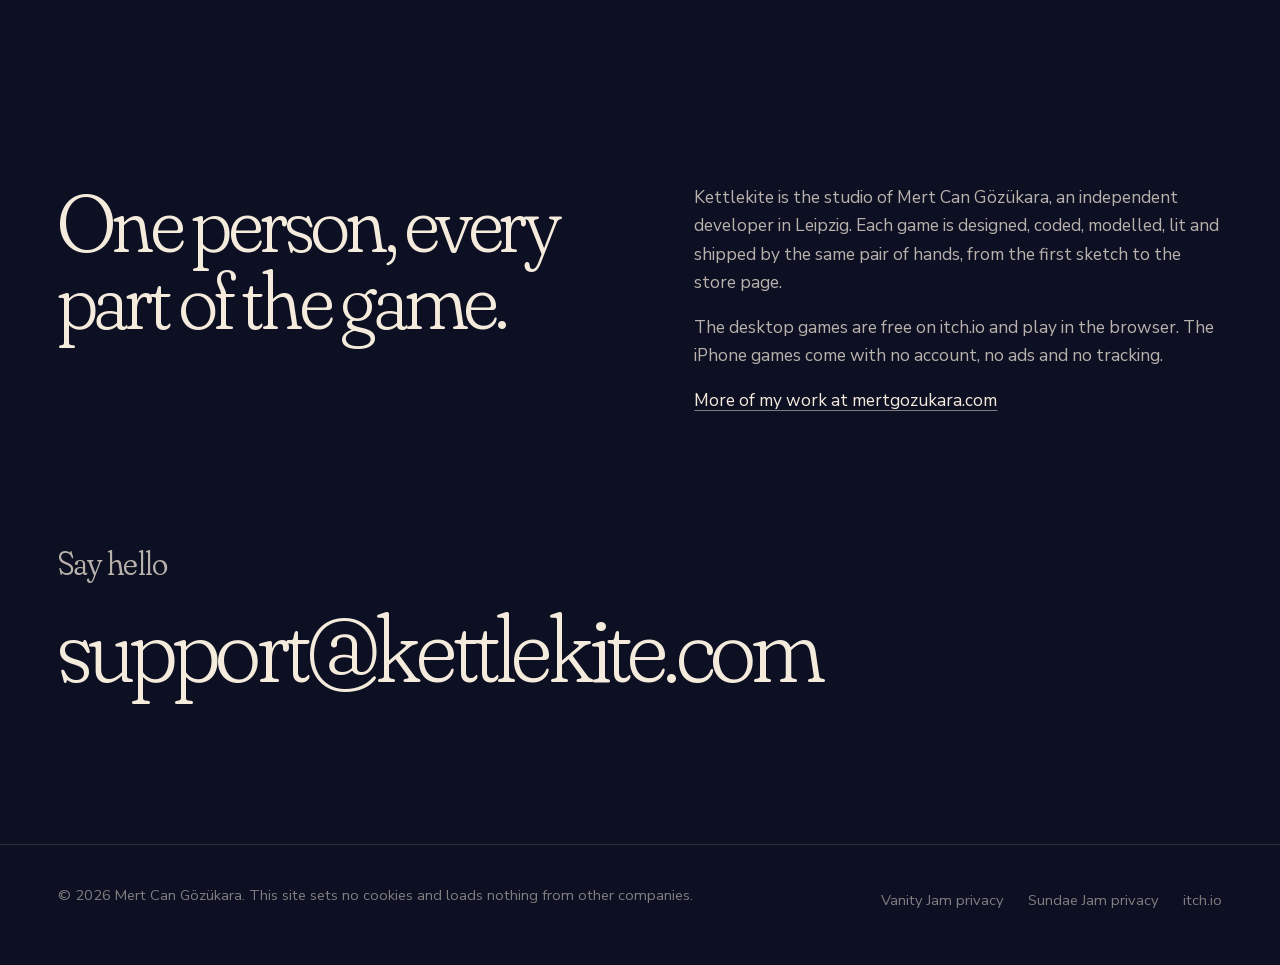
==== commit bda2ba93: "Home city: every billboard big enough to see its game and named on its building; two rows of rooftop" ====
--- a/index.html
+++ b/index.html
@@ -65,14 +65,14 @@
         <rect x="20" y="150" width="180" height="10" rx="5" fill="#f4ebdd" fill-opacity=".12"/>
       </svg>
     </div>
-    <!-- A night city under the sky; the games play on billboards on its rooftops. Laid out by city.js. -->
+    <!-- A night city under the sky; the games play on billboards on its rooftops, each named on its building. Laid out by city.js. -->
     <div class="city" aria-hidden="true">
       <svg class="back"></svg>
-      <a class="board" data-game="streetball" href="#streetball" tabindex="-1" style="background-image:url(/assets/media/streetball/peek.jpg)"><canvas></canvas><video src="/assets/media/streetball/board.mp4" muted loop playsinline preload="auto"></video></a>
-      <a class="board" data-game="vanity" href="#vanity-jam" tabindex="-1" style="background-image:url(/assets/media/vanity-jam/shot.jpg)"><canvas></canvas><video src="/assets/media/vanity-jam/board.mp4" muted loop playsinline preload="auto"></video></a>
-      <a class="board" data-game="lavaspin" href="#lavaspin" tabindex="-1" style="background-image:url(/assets/media/lavaspin/peek.jpg)"><canvas></canvas><video src="/assets/media/lavaspin/board.mp4" muted loop playsinline preload="auto"></video></a>
-      <a class="board" data-game="sundae" href="#sundae-jam" tabindex="-1" style="background-image:url(/assets/media/sundae-jam/shot.jpg)"><canvas></canvas><video src="/assets/media/sundae-jam/board.mp4" muted loop playsinline preload="auto"></video></a>
-      <a class="board" data-game="crab" href="#crab-siege" tabindex="-1" style="background-image:url(/assets/media/crab-siege/shot.jpg)"><canvas></canvas><video src="/assets/media/crab-siege/board.mp4" muted loop playsinline preload="auto"></video></a>
+      <a class="board" data-game="streetball" href="#streetball" tabindex="-1" style="background-image:url(/assets/media/streetball/peek.jpg)"><canvas></canvas><video src="/assets/media/streetball/board.mp4" muted loop playsinline preload="auto"></video><span class="sign">Streetball</span></a>
+      <a class="board" data-game="vanity" href="#vanity-jam" tabindex="-1" style="background-image:url(/assets/media/vanity-jam/shot.jpg)"><canvas></canvas><video src="/assets/media/vanity-jam/board.mp4" muted loop playsinline preload="auto"></video><span class="sign">Vanity Jam</span></a>
+      <a class="board" data-game="lavaspin" href="#lavaspin" tabindex="-1" style="background-image:url(/assets/media/lavaspin/peek.jpg)"><canvas></canvas><video src="/assets/media/lavaspin/board.mp4" muted loop playsinline preload="auto"></video><span class="sign">LavaSpin</span></a>
+      <a class="board" data-game="sundae" href="#sundae-jam" tabindex="-1" style="background-image:url(/assets/media/sundae-jam/shot.jpg)"><canvas></canvas><video src="/assets/media/sundae-jam/board.mp4" muted loop playsinline preload="auto"></video><span class="sign">Sundae Jam</span></a>
+      <a class="board" data-game="crab" href="#crab-siege" tabindex="-1" style="background-image:url(/assets/media/crab-siege/shot.jpg)"><canvas></canvas><video src="/assets/media/crab-siege/board.mp4" muted loop playsinline preload="auto"></video><span class="sign">Crab Siege</span></a>
       <svg class="front"></svg>
     </div>
     <div class="sky-copy wrap">
@@ -92,7 +92,7 @@
       <li><a href="#vanity-jam" data-preview="/assets/media/vanity-jam/shot.jpg">
         <span class="g-name">Vanity Jam</span><span class="g-what">A makeup drawer to tidy, in 3D</span><span class="g-where">iPhone, coming soon</span></a></li>
       <li><a href="#sundae-jam" data-preview="/assets/media/sundae-jam/shot.jpg">
-        <span class="g-name">Sundae Jam</span><span class="g-what">A dessert counter to clear</span><span class="g-where">iPhone, coming soon</span></a></li>
+        <span class="g-name">Sundae Jam</span><span class="g-what">A dessert counter to clear</span><span class="g-where">iPhone, on the App Store</span></a></li>
       <li><a href="#crab-siege" data-preview="/assets/media/crab-siege/shot.jpg">
         <span class="g-name">Crab Siege</span><span class="g-what">An island cove to hold against crabs</span><span class="g-where">iPhone, coming soon</span></a></li>
     </ul>
@@ -180,8 +180,9 @@
         <div class="side">
           <h2 class="title" id="sj-title">Sundae Jam</h2>
           <p class="what">A dessert counter jammed with scoops, wafers and waffles. Tap one with a clear way out and it slides into the glass that wants its flavour.</p>
-          <p class="where">A 3D puzzle for iPhone with frozen desserts, padlocks and turntables, a thousand levels in all. Coming soon to the App Store.</p>
-          <div class="actions">
+          <p class="where">A 3D puzzle for iPhone with frozen desserts, padlocks and turntables, a thousand levels in all. Free on the App Store.</p>
+          <div class="actions">
+            <a class="store-badge" href="https://apps.apple.com/app/id6824275538"><img src="/assets/app-store-badge.svg" width="144" height="48" alt="Download Sundae Jam on the App Store"></a>
             <a class="btn line" href="https://sundaejam.kettlekite.com">Visit Sundae Jam</a>
           </div>
         </div>
--- a/assets/home.css
+++ b/assets/home.css
@@ -12,7 +12,7 @@
 .stars { position: absolute; inset: 0 0 42% 0; width: 100%; height: 58%; }
 .stars circle { fill: var(--ivory); }
 .stars .tw { animation: twinkle 4.5s ease-in-out infinite; }
-@keyframes twinkle { 0%, 100% { opacity: 0.25; } 50% { opacity: 0.95; } }
+@keyframes twinkle { 0%, 100% { opacity: 0.35; } 50% { opacity: 0.85; } }
 
 /* now and then a star falls: a short streak whose tail grows behind its head, then fades */
 .meteors { position: absolute; inset: 0 0 35% 0; overflow: hidden; pointer-events: none; }
@@ -51,10 +51,28 @@
 .city { position: absolute; left: 0; right: 0; bottom: 0; height: var(--city); z-index: 1; }
 .city svg { position: absolute; inset: 0; width: 100%; height: 100%; overflow: visible; }
 .city .front { pointer-events: none; }
-.board { position: absolute; display: block; background: #0b0d1f center / cover no-repeat; }
+/* each screen spills a little of its game's light into the night */
+.board {
+  position: absolute; display: block; background: #0b0d1f center / cover no-repeat; text-decoration: none;
+  box-shadow: 0 0 34px 4px color-mix(in srgb, var(--hue, #f4ebdd) 20%, transparent);
+  transition: filter 0.25s ease;
+}
 .board canvas { display: block; width: 100%; height: 100%; }
 /* the videos play unseen; city.js draws their frames into the canvas (see there why) */
 .board video { position: absolute; inset: 0; width: 100%; height: 100%; visibility: hidden; }
+/* the game's name, lit on the building under its billboard (city.js keeps that band of wall dark) */
+.board .sign {
+  position: absolute; left: 50%; top: calc(100% + var(--drop, 30px)); transform: translateX(-50%);
+  font: 400 var(--sign, 15px)/1 var(--display); font-variation-settings: "opsz" 24; letter-spacing: 0.01em; white-space: nowrap;
+  color: color-mix(in srgb, var(--hue, #f4ebdd) 82%, #fff8ee);
+  text-shadow: 0 0 10px color-mix(in srgb, var(--hue, #f4ebdd) 45%, transparent);
+  opacity: 0.86; transition: opacity 0.25s ease;
+}
+@media (hover: hover) and (pointer: fine) {
+  .board:hover { filter: brightness(1.1); }
+  .board:hover .sign { opacity: 1; }
+}
+.board:active { filter: brightness(0.94); }
 .beacon { animation: beacon 2.8s ease-in-out infinite; }
 @keyframes beacon { 0%, 100% { opacity: 0.15; } 50% { opacity: 1; } }
 
@@ -118,6 +136,11 @@
 .side .what { font-size: clamp(1.15rem, 1.45vw, 1.34rem); line-height: 1.5; margin-bottom: 1rem; }
 .side .where { color: var(--ivory-2); font-size: 1.02rem; }
 .actions { display: flex; flex-wrap: wrap; gap: 0.75rem; margin-top: 1.7rem; }
+/* Apple's own badge, unaltered, for a game that is out; it presses like the buttons beside it */
+.store-badge { display: inline-flex; border-radius: 9px; transition: transform 0.16s var(--ease); }
+.store-badge img { width: auto; height: 3rem; }
+.store-badge:active { transform: scale(0.97); }
+@media (hover: hover) and (pointer: fine) { .store-badge:hover { transform: translateY(-1px); } }
 
 /* film: the game itself, full bleed */
 .film .stage { background: #08090f; }
@@ -164,7 +187,7 @@
 .studio { position: relative; display: grid; grid-template-columns: minmax(0, 1fr) minmax(18rem, 33rem); gap: 2rem 5rem; align-items: start; padding-top: clamp(7rem, 17vw, 15rem); padding-bottom: clamp(4rem, 9vw, 8rem); }
 .studio-title { font-size: clamp(2.8rem, 6.4vw, 6.6rem); font-weight: 290; letter-spacing: -0.04em; line-height: 0.95; }
 .studio-body p { color: var(--ivory-2); font-size: clamp(1.08rem, 1.3vw, 1.2rem); line-height: 1.65; }
-.studio-body a { color: var(--ivory); }
+.studio-body a { display: inline-block; padding-block: 0.65rem; margin-block: -0.65rem; color: var(--ivory); }
 .contact { padding-bottom: clamp(5rem, 10vw, 9rem); }
 .contact-title { font-size: clamp(1.6rem, 2.6vw, 2.2rem); font-weight: 340; margin-bottom: 1rem; color: var(--ivory-2); }
 .mail {
@@ -187,15 +210,22 @@
 /* ——— Narrow screens ——— */
 /* phone taps: the bar's and the footer's links keep their look and get a 44 px target */
 @media (max-width: 760px) {
-  .nav a, .studio-body a { display: inline-block; }
+  .nav a { display: inline-block; }
   .nav a { min-width: 44px; text-align: center; }
-  .bar .brand, .nav a, .studio-body a { padding-block: 0.65rem; margin-block: -0.65rem; }
+  .bar .brand, .nav a { padding-block: 0.65rem; margin-block: -0.65rem; }
   .foot ul { gap: 0 1.5rem; }
   .foot a { display: inline-block; padding-block: 0.7rem; }
 }
+/* the smallest phones: the bar keeps the kite mark and the links (the name stands just below it,
+   in the sky), and the line wraps beside the kite instead of running under it */
+.brand .kite { flex-shrink: 0; }
+@media (max-width: 350px) {
+  .bar .brand { font-size: 0; gap: 0; padding: 11px; margin: -11px; }
+  .lede { max-width: 15ch; }
+}
 @media (max-width: 860px) {
   .flyer { left: 62%; top: 12%; }
-  .sky { --city: 40%; }
+  .sky { --city: 58%; } /* two rows of rooftops on an upright screen */
   .kettle { right: 2%; width: 58px; }
   .games a { grid-template-columns: 1fr; gap: 0.3rem; }
   .g-where { text-align: left; }
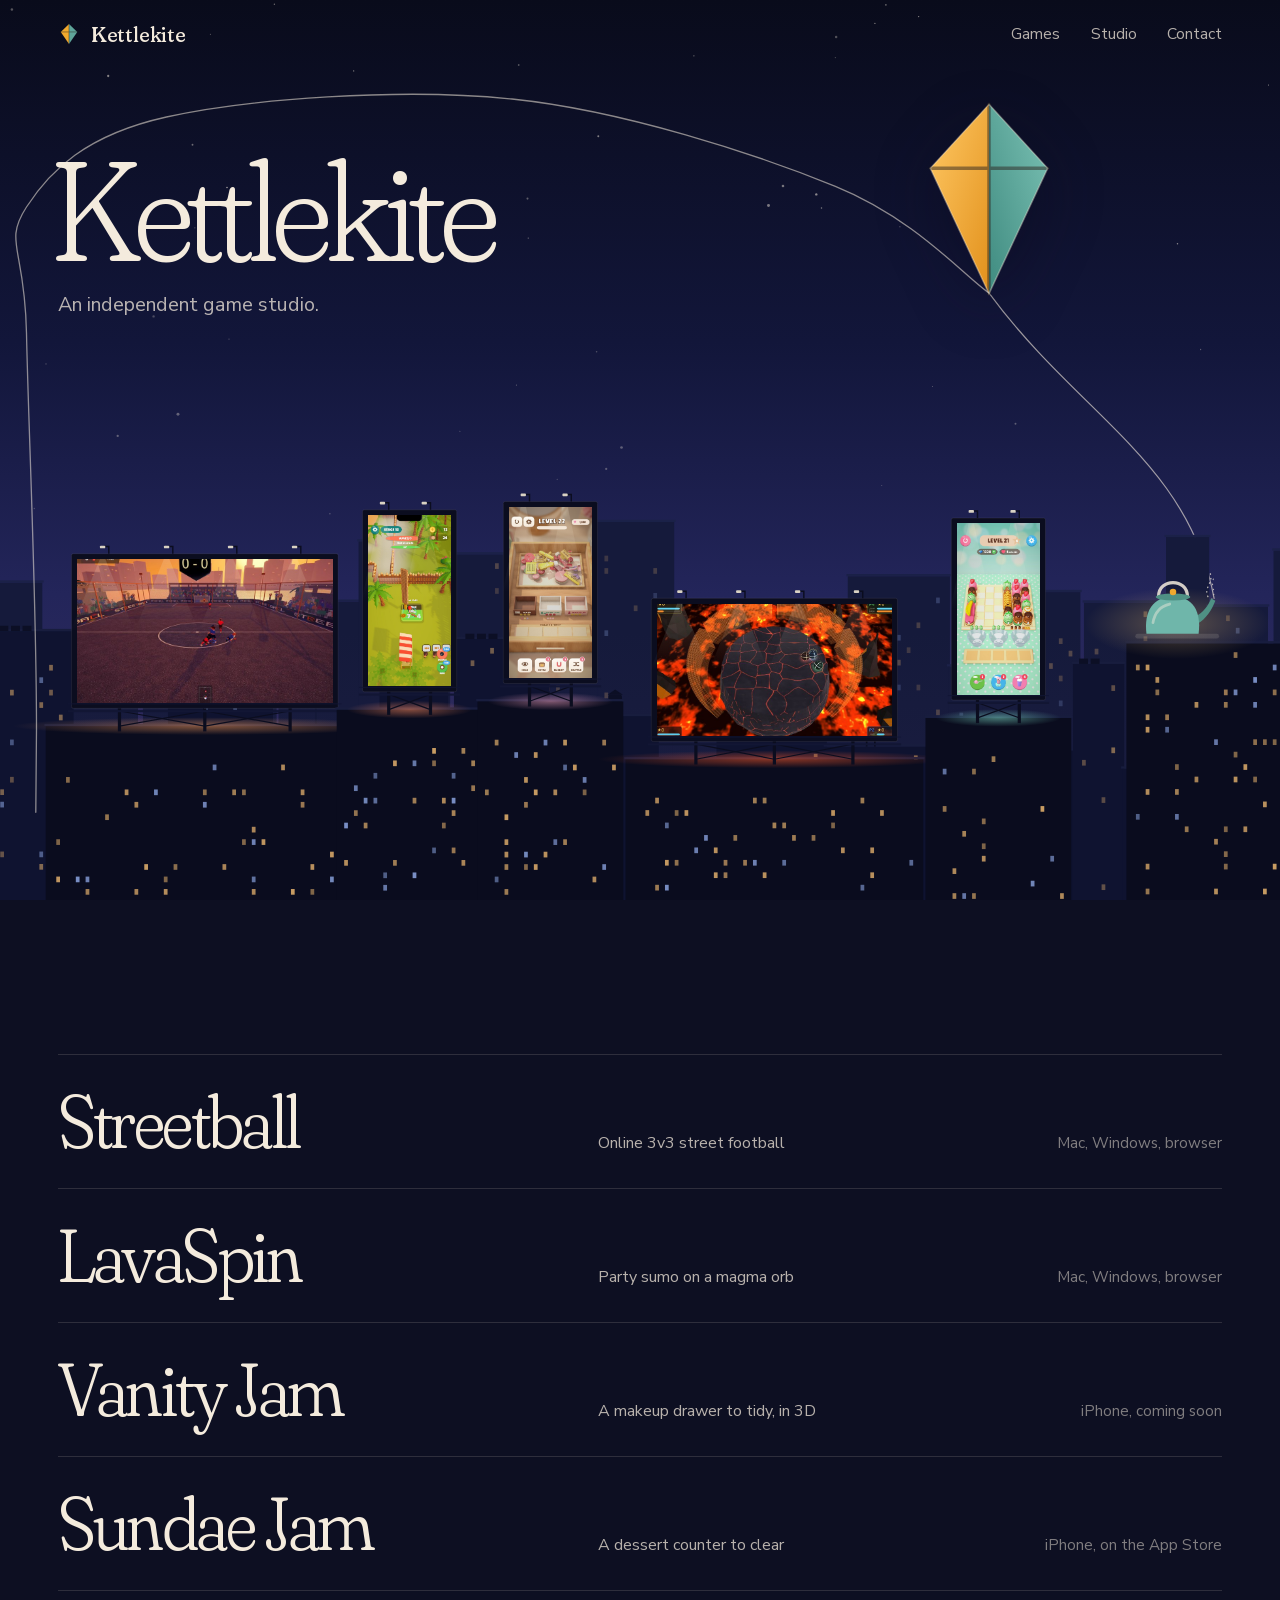
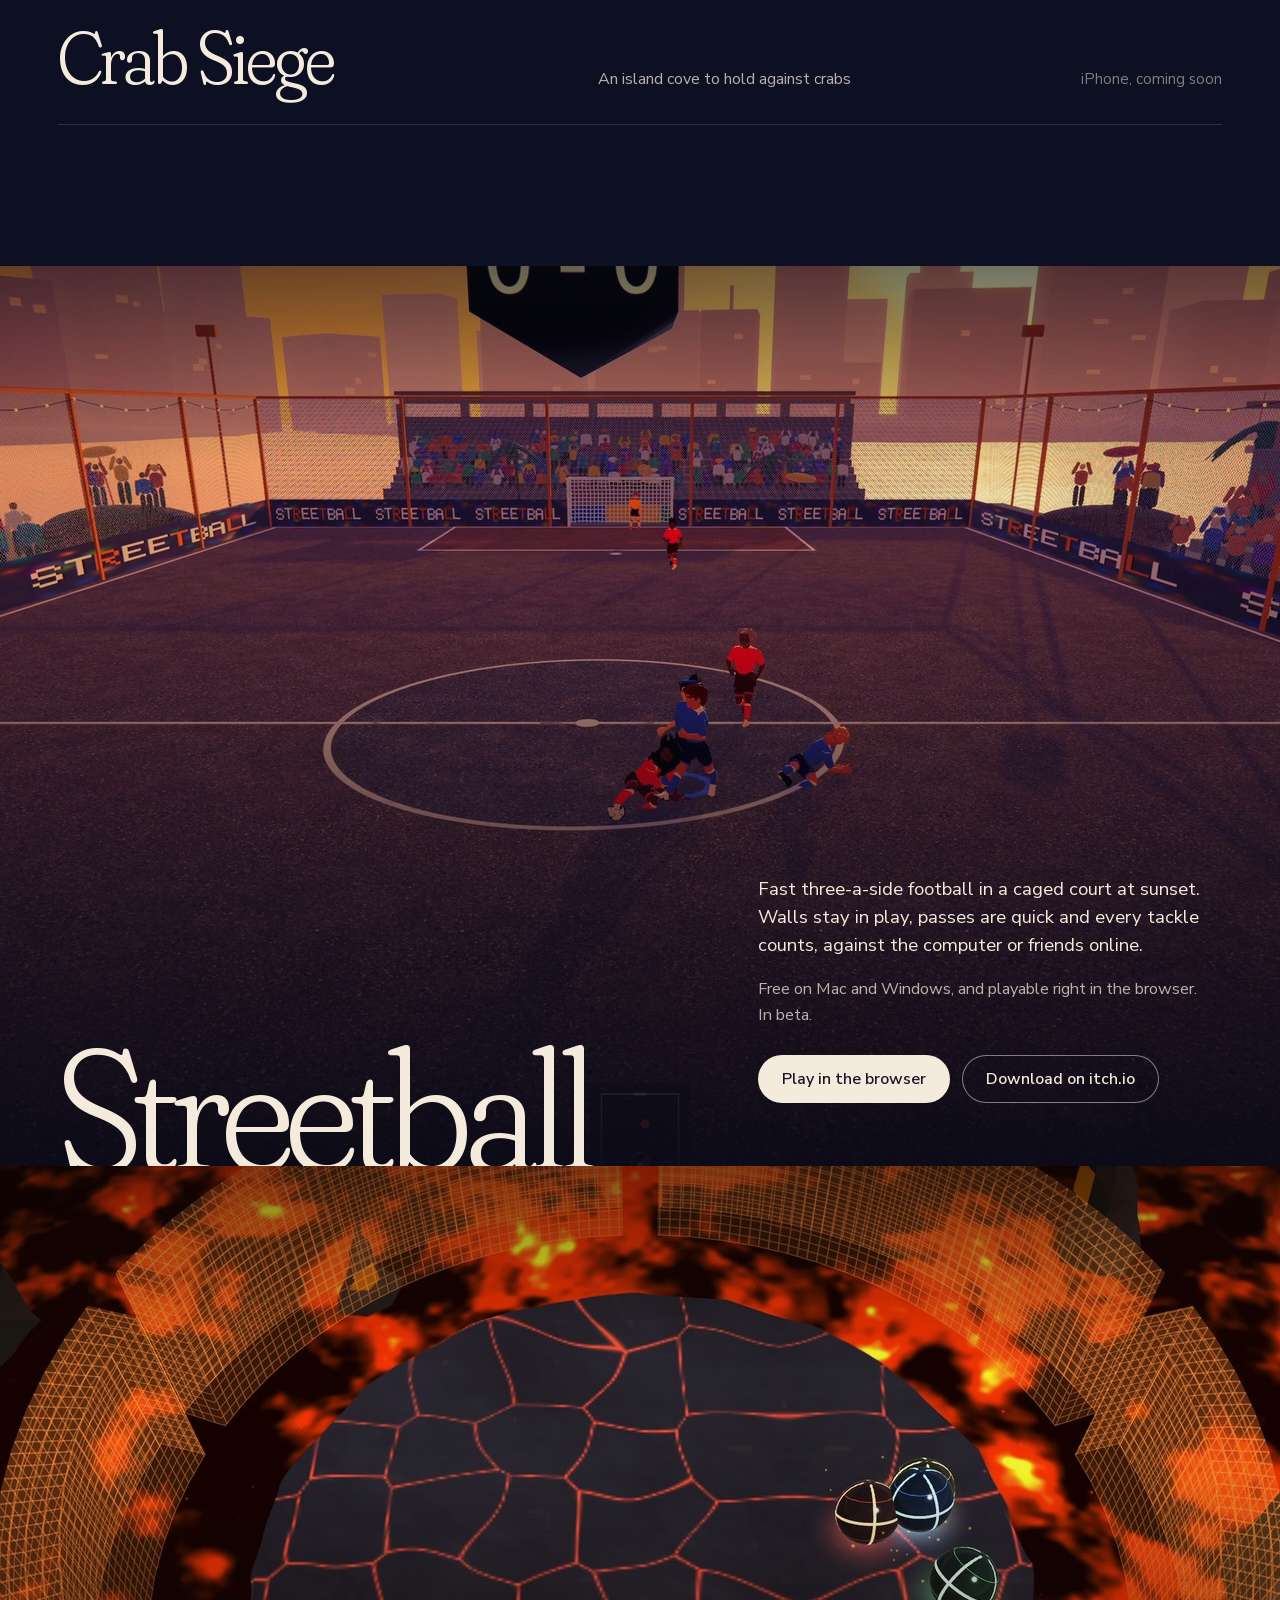
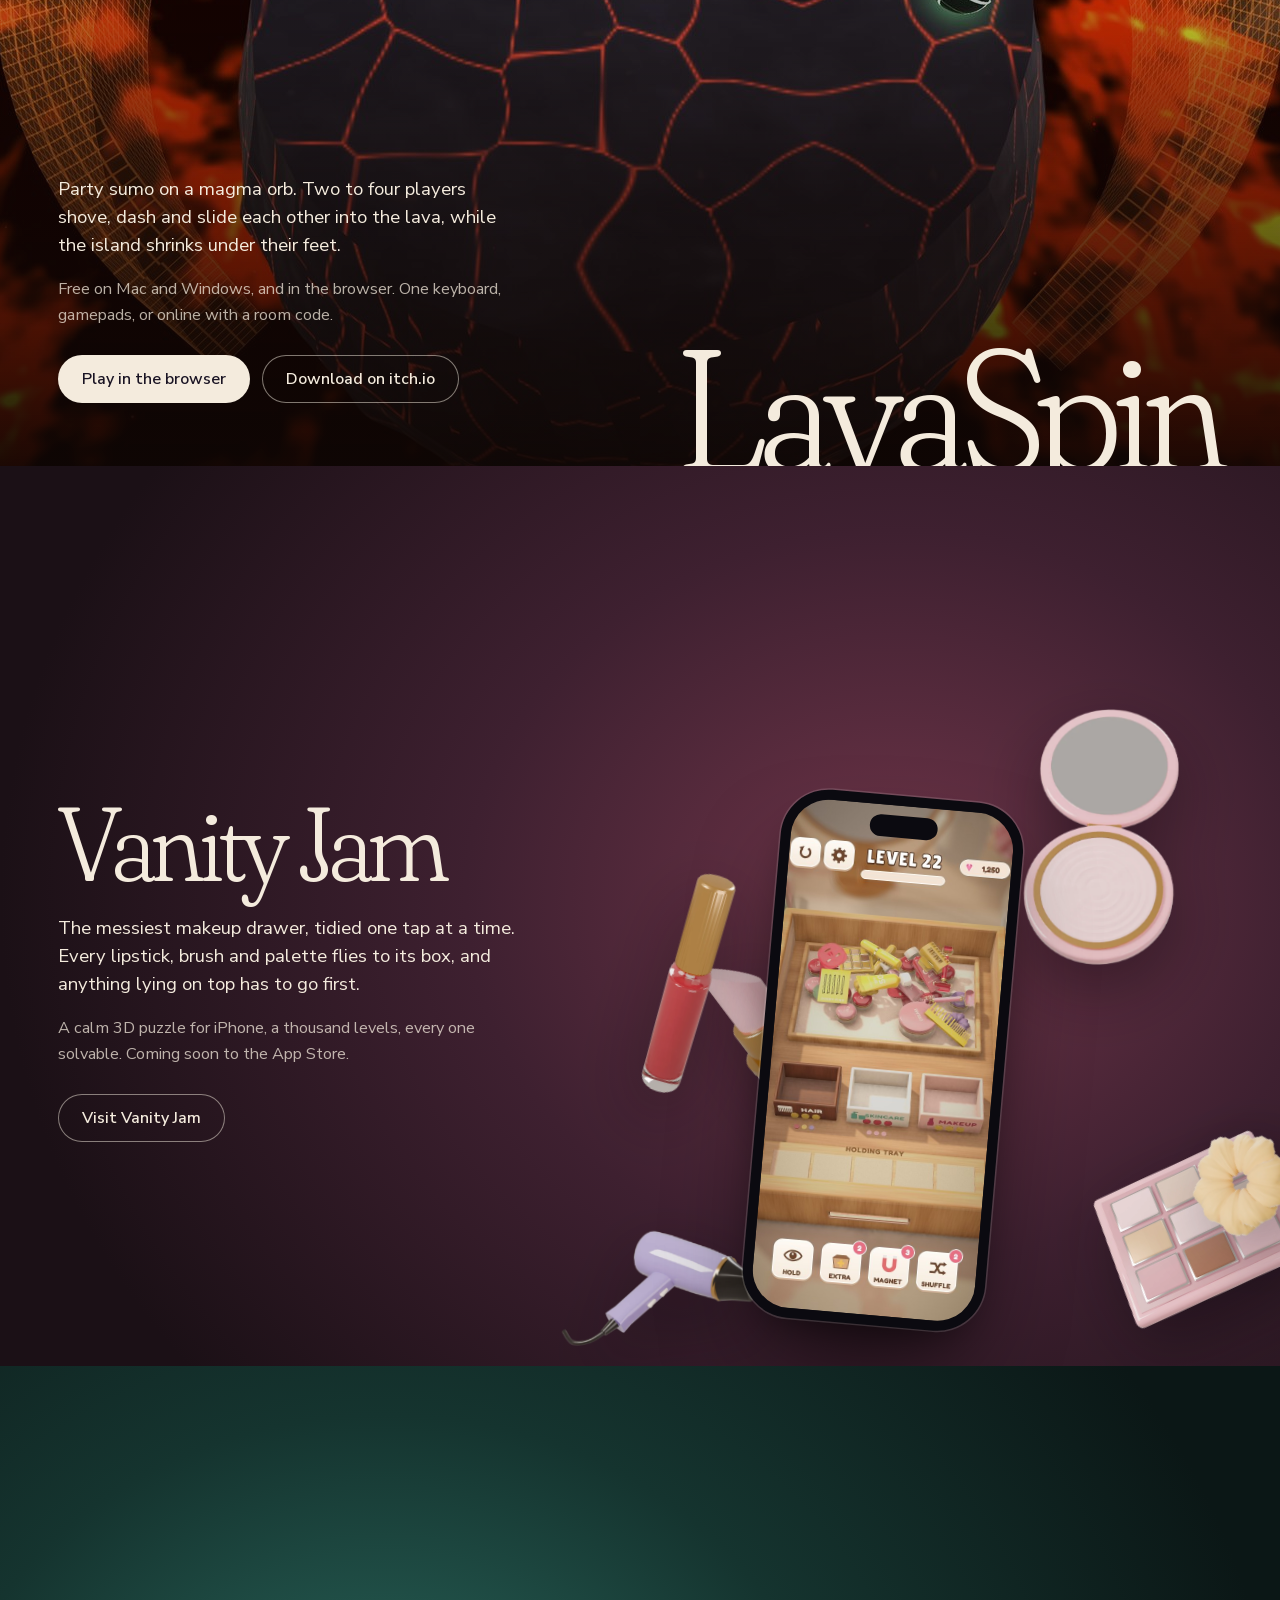
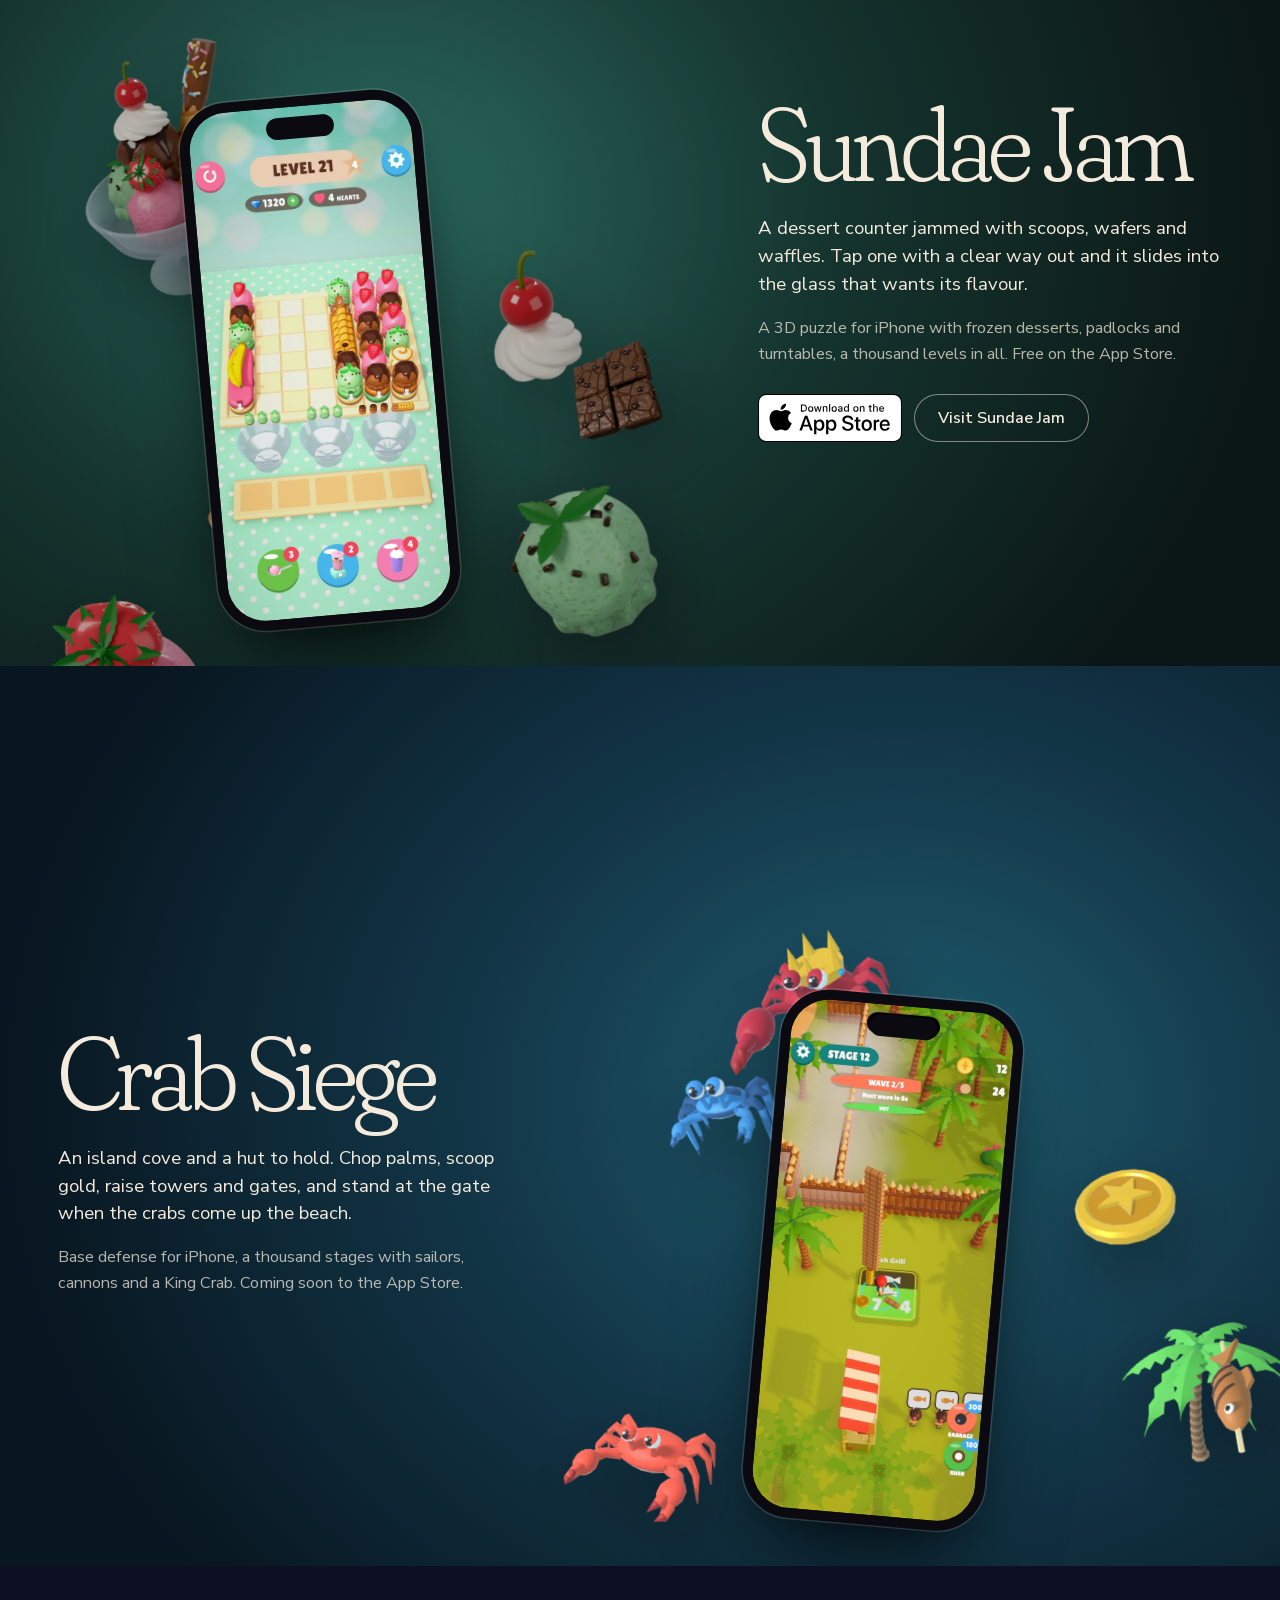
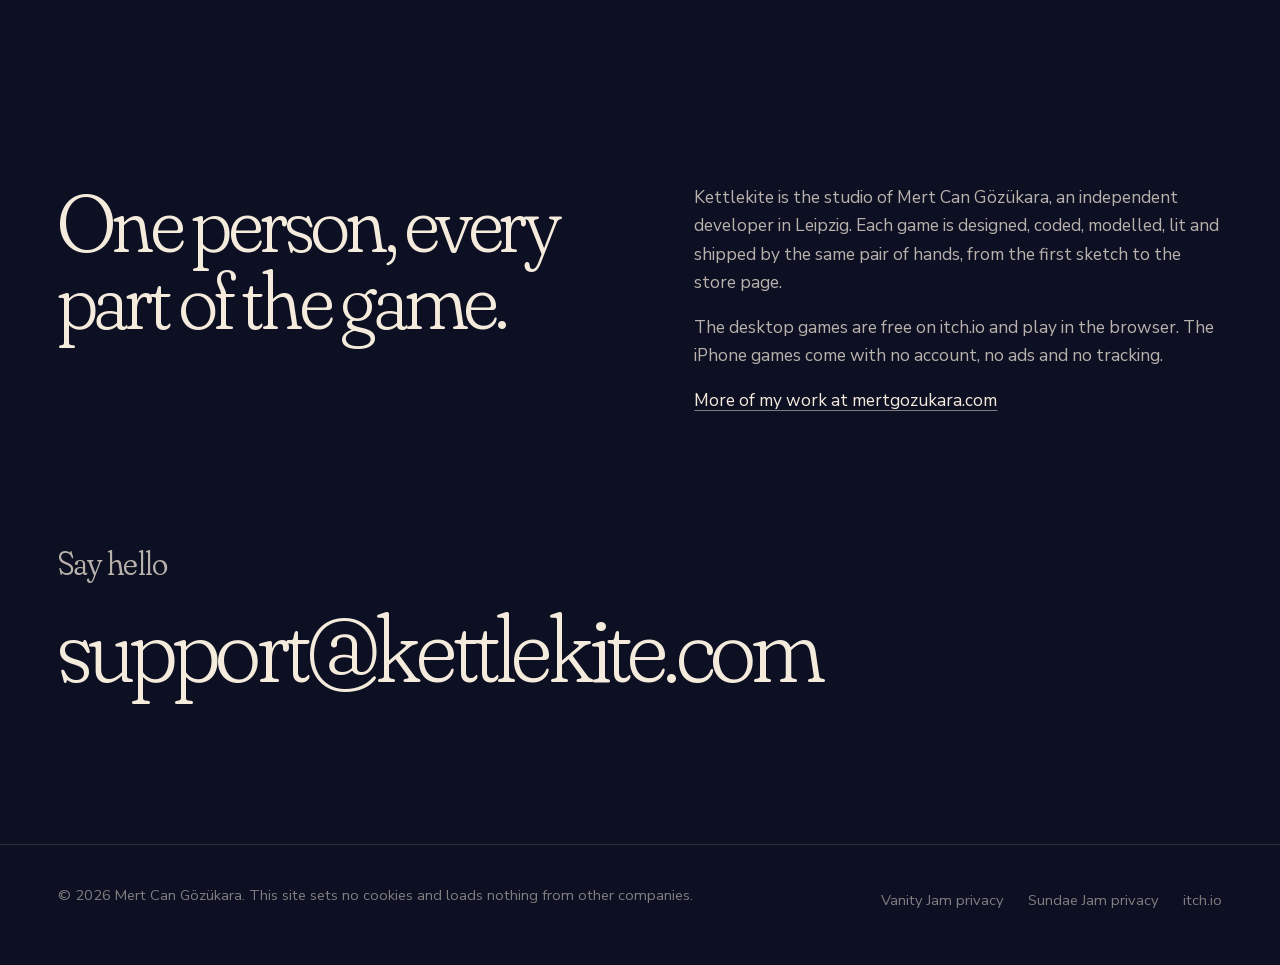
==== commit e9dc1c6e: "Sundae Jam is out: Apple's App Store badge in its chapter, "on the App Store" in the games list Vers" ====
--- a/index.html
+++ b/index.html
@@ -65,14 +65,14 @@
         <rect x="20" y="150" width="180" height="10" rx="5" fill="#f4ebdd" fill-opacity=".12"/>
       </svg>
     </div>
-    <!-- A night city under the sky; the games play on billboards on its rooftops, each named on its building. Laid out by city.js. -->
+    <!-- A night city under the sky; the games play on billboards on its rooftops. Laid out by city.js. -->
     <div class="city" aria-hidden="true">
       <svg class="back"></svg>
-      <a class="board" data-game="streetball" href="#streetball" tabindex="-1" style="background-image:url(/assets/media/streetball/peek.jpg)"><canvas></canvas><video src="/assets/media/streetball/board.mp4" muted loop playsinline preload="auto"></video><span class="sign">Streetball</span></a>
-      <a class="board" data-game="vanity" href="#vanity-jam" tabindex="-1" style="background-image:url(/assets/media/vanity-jam/shot.jpg)"><canvas></canvas><video src="/assets/media/vanity-jam/board.mp4" muted loop playsinline preload="auto"></video><span class="sign">Vanity Jam</span></a>
-      <a class="board" data-game="lavaspin" href="#lavaspin" tabindex="-1" style="background-image:url(/assets/media/lavaspin/peek.jpg)"><canvas></canvas><video src="/assets/media/lavaspin/board.mp4" muted loop playsinline preload="auto"></video><span class="sign">LavaSpin</span></a>
-      <a class="board" data-game="sundae" href="#sundae-jam" tabindex="-1" style="background-image:url(/assets/media/sundae-jam/shot.jpg)"><canvas></canvas><video src="/assets/media/sundae-jam/board.mp4" muted loop playsinline preload="auto"></video><span class="sign">Sundae Jam</span></a>
-      <a class="board" data-game="crab" href="#crab-siege" tabindex="-1" style="background-image:url(/assets/media/crab-siege/shot.jpg)"><canvas></canvas><video src="/assets/media/crab-siege/board.mp4" muted loop playsinline preload="auto"></video><span class="sign">Crab Siege</span></a>
+      <a class="board" data-game="streetball" href="#streetball" tabindex="-1" style="background-image:url(/assets/media/streetball/peek.jpg)"><canvas></canvas><video src="/assets/media/streetball/board.mp4" muted loop playsinline preload="auto"></video></a>
+      <a class="board" data-game="vanity" href="#vanity-jam" tabindex="-1" style="background-image:url(/assets/media/vanity-jam/shot.jpg)"><canvas></canvas><video src="/assets/media/vanity-jam/board.mp4" muted loop playsinline preload="auto"></video></a>
+      <a class="board" data-game="lavaspin" href="#lavaspin" tabindex="-1" style="background-image:url(/assets/media/lavaspin/peek.jpg)"><canvas></canvas><video src="/assets/media/lavaspin/board.mp4" muted loop playsinline preload="auto"></video></a>
+      <a class="board" data-game="sundae" href="#sundae-jam" tabindex="-1" style="background-image:url(/assets/media/sundae-jam/shot.jpg)"><canvas></canvas><video src="/assets/media/sundae-jam/board.mp4" muted loop playsinline preload="auto"></video></a>
+      <a class="board" data-game="crab" href="#crab-siege" tabindex="-1" style="background-image:url(/assets/media/crab-siege/shot.jpg)"><canvas></canvas><video src="/assets/media/crab-siege/board.mp4" muted loop playsinline preload="auto"></video></a>
       <svg class="front"></svg>
     </div>
     <div class="sky-copy wrap">
--- a/assets/home.css
+++ b/assets/home.css
@@ -12,7 +12,7 @@
 .stars { position: absolute; inset: 0 0 42% 0; width: 100%; height: 58%; }
 .stars circle { fill: var(--ivory); }
 .stars .tw { animation: twinkle 4.5s ease-in-out infinite; }
-@keyframes twinkle { 0%, 100% { opacity: 0.35; } 50% { opacity: 0.85; } }
+@keyframes twinkle { 0%, 100% { opacity: 0.25; } 50% { opacity: 0.95; } }
 
 /* now and then a star falls: a short streak whose tail grows behind its head, then fades */
 .meteors { position: absolute; inset: 0 0 35% 0; overflow: hidden; pointer-events: none; }
@@ -51,28 +51,10 @@
 .city { position: absolute; left: 0; right: 0; bottom: 0; height: var(--city); z-index: 1; }
 .city svg { position: absolute; inset: 0; width: 100%; height: 100%; overflow: visible; }
 .city .front { pointer-events: none; }
-/* each screen spills a little of its game's light into the night */
-.board {
-  position: absolute; display: block; background: #0b0d1f center / cover no-repeat; text-decoration: none;
-  box-shadow: 0 0 34px 4px color-mix(in srgb, var(--hue, #f4ebdd) 20%, transparent);
-  transition: filter 0.25s ease;
-}
+.board { position: absolute; display: block; background: #0b0d1f center / cover no-repeat; }
 .board canvas { display: block; width: 100%; height: 100%; }
 /* the videos play unseen; city.js draws their frames into the canvas (see there why) */
 .board video { position: absolute; inset: 0; width: 100%; height: 100%; visibility: hidden; }
-/* the game's name, lit on the building under its billboard (city.js keeps that band of wall dark) */
-.board .sign {
-  position: absolute; left: 50%; top: calc(100% + var(--drop, 30px)); transform: translateX(-50%);
-  font: 400 var(--sign, 15px)/1 var(--display); font-variation-settings: "opsz" 24; letter-spacing: 0.01em; white-space: nowrap;
-  color: color-mix(in srgb, var(--hue, #f4ebdd) 82%, #fff8ee);
-  text-shadow: 0 0 10px color-mix(in srgb, var(--hue, #f4ebdd) 45%, transparent);
-  opacity: 0.86; transition: opacity 0.25s ease;
-}
-@media (hover: hover) and (pointer: fine) {
-  .board:hover { filter: brightness(1.1); }
-  .board:hover .sign { opacity: 1; }
-}
-.board:active { filter: brightness(0.94); }
 .beacon { animation: beacon 2.8s ease-in-out infinite; }
 @keyframes beacon { 0%, 100% { opacity: 0.15; } 50% { opacity: 1; } }
 
@@ -187,7 +169,7 @@
 .studio { position: relative; display: grid; grid-template-columns: minmax(0, 1fr) minmax(18rem, 33rem); gap: 2rem 5rem; align-items: start; padding-top: clamp(7rem, 17vw, 15rem); padding-bottom: clamp(4rem, 9vw, 8rem); }
 .studio-title { font-size: clamp(2.8rem, 6.4vw, 6.6rem); font-weight: 290; letter-spacing: -0.04em; line-height: 0.95; }
 .studio-body p { color: var(--ivory-2); font-size: clamp(1.08rem, 1.3vw, 1.2rem); line-height: 1.65; }
-.studio-body a { display: inline-block; padding-block: 0.65rem; margin-block: -0.65rem; color: var(--ivory); }
+.studio-body a { color: var(--ivory); }
 .contact { padding-bottom: clamp(5rem, 10vw, 9rem); }
 .contact-title { font-size: clamp(1.6rem, 2.6vw, 2.2rem); font-weight: 340; margin-bottom: 1rem; color: var(--ivory-2); }
 .mail {
@@ -210,22 +192,15 @@
 /* ——— Narrow screens ——— */
 /* phone taps: the bar's and the footer's links keep their look and get a 44 px target */
 @media (max-width: 760px) {
-  .nav a { display: inline-block; }
+  .nav a, .studio-body a { display: inline-block; }
   .nav a { min-width: 44px; text-align: center; }
-  .bar .brand, .nav a { padding-block: 0.65rem; margin-block: -0.65rem; }
+  .bar .brand, .nav a, .studio-body a { padding-block: 0.65rem; margin-block: -0.65rem; }
   .foot ul { gap: 0 1.5rem; }
   .foot a { display: inline-block; padding-block: 0.7rem; }
 }
-/* the smallest phones: the bar keeps the kite mark and the links (the name stands just below it,
-   in the sky), and the line wraps beside the kite instead of running under it */
-.brand .kite { flex-shrink: 0; }
-@media (max-width: 350px) {
-  .bar .brand { font-size: 0; gap: 0; padding: 11px; margin: -11px; }
-  .lede { max-width: 15ch; }
-}
 @media (max-width: 860px) {
   .flyer { left: 62%; top: 12%; }
-  .sky { --city: 58%; } /* two rows of rooftops on an upright screen */
+  .sky { --city: 40%; }
   .kettle { right: 2%; width: 58px; }
   .games a { grid-template-columns: 1fr; gap: 0.3rem; }
   .g-where { text-align: left; }
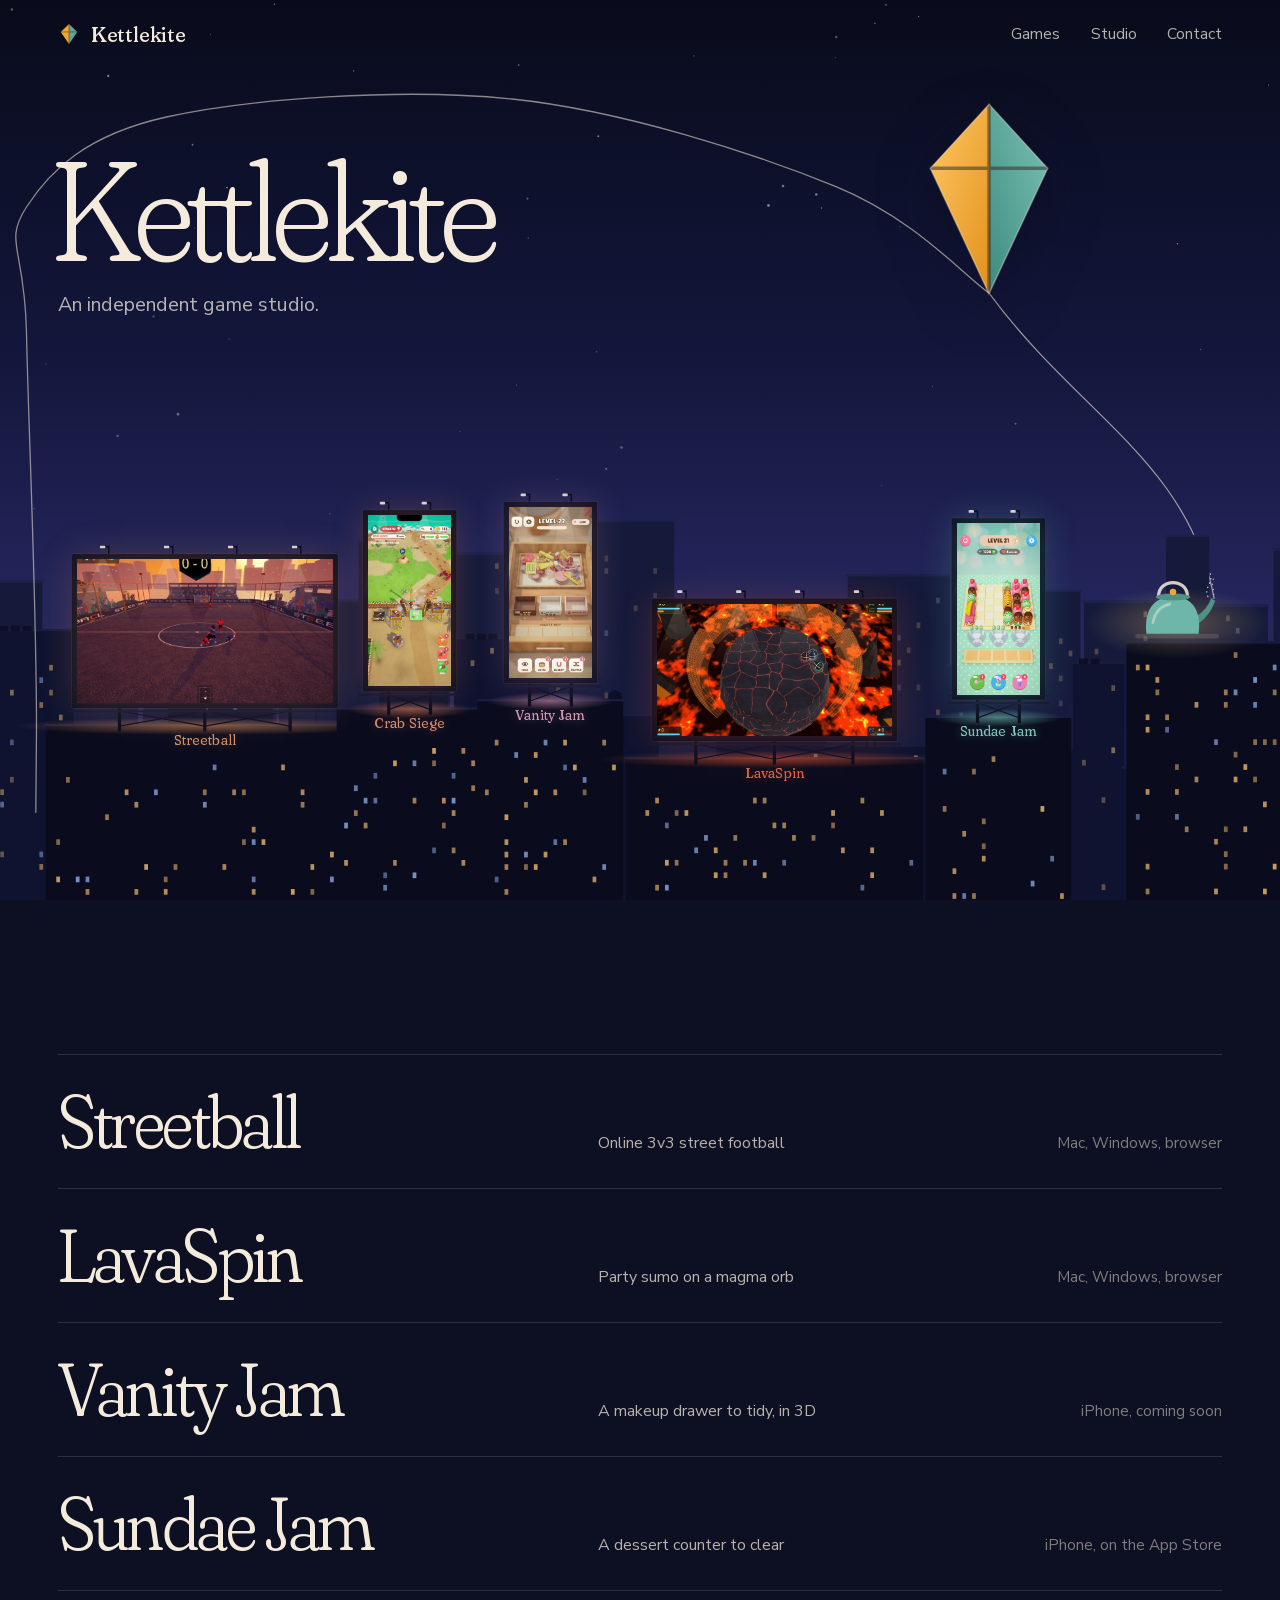
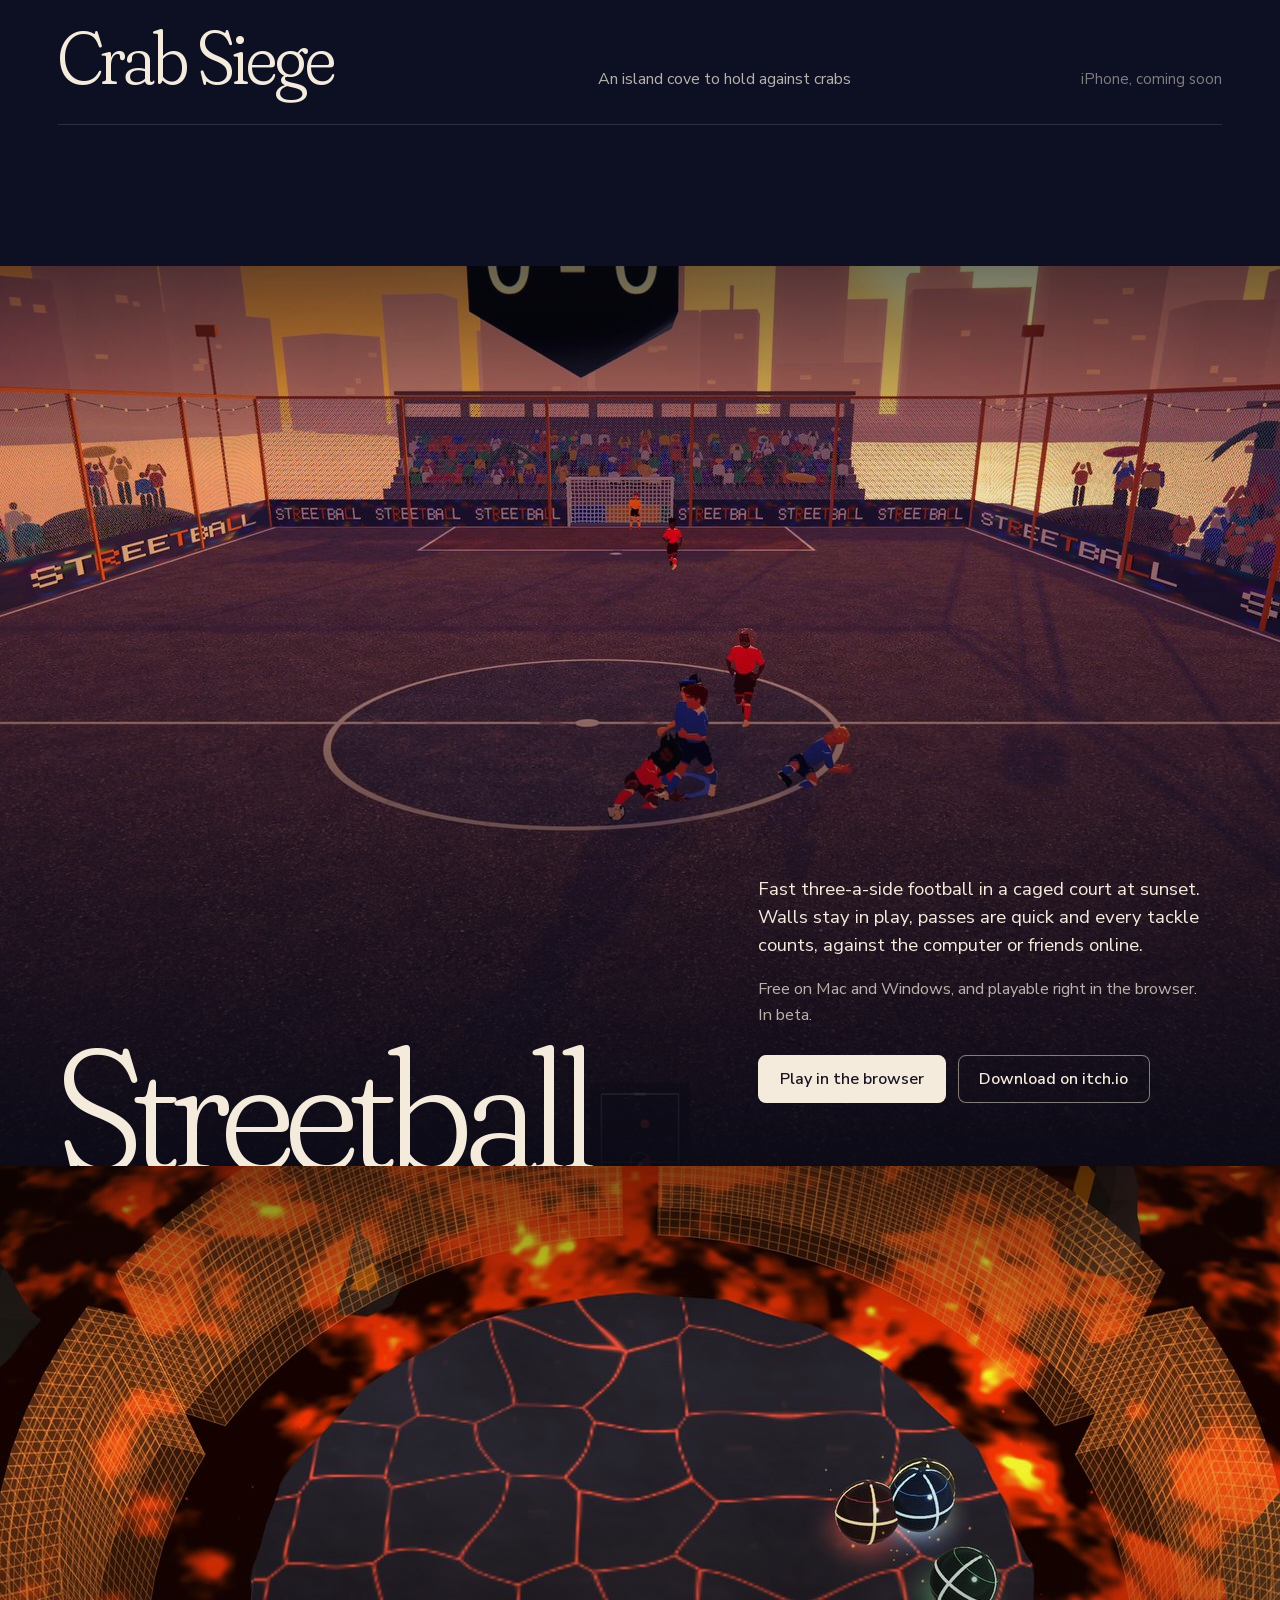
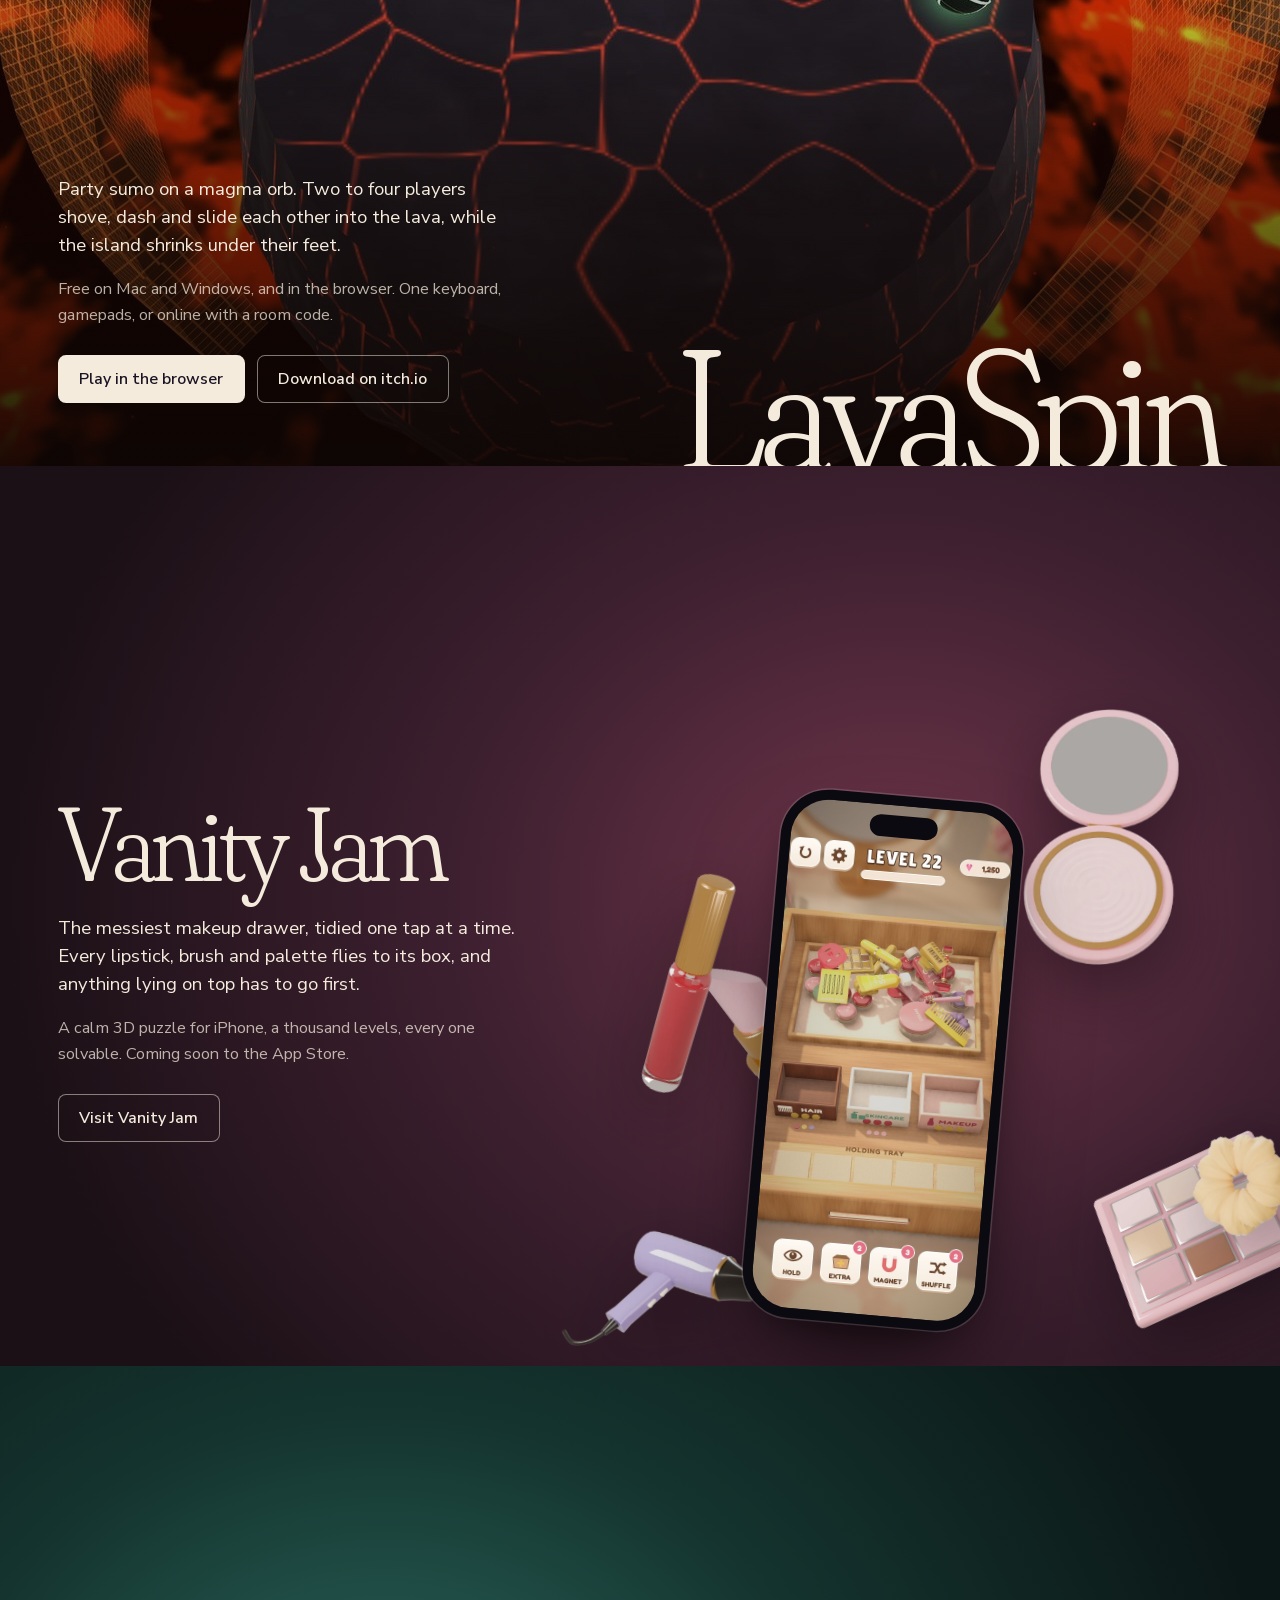
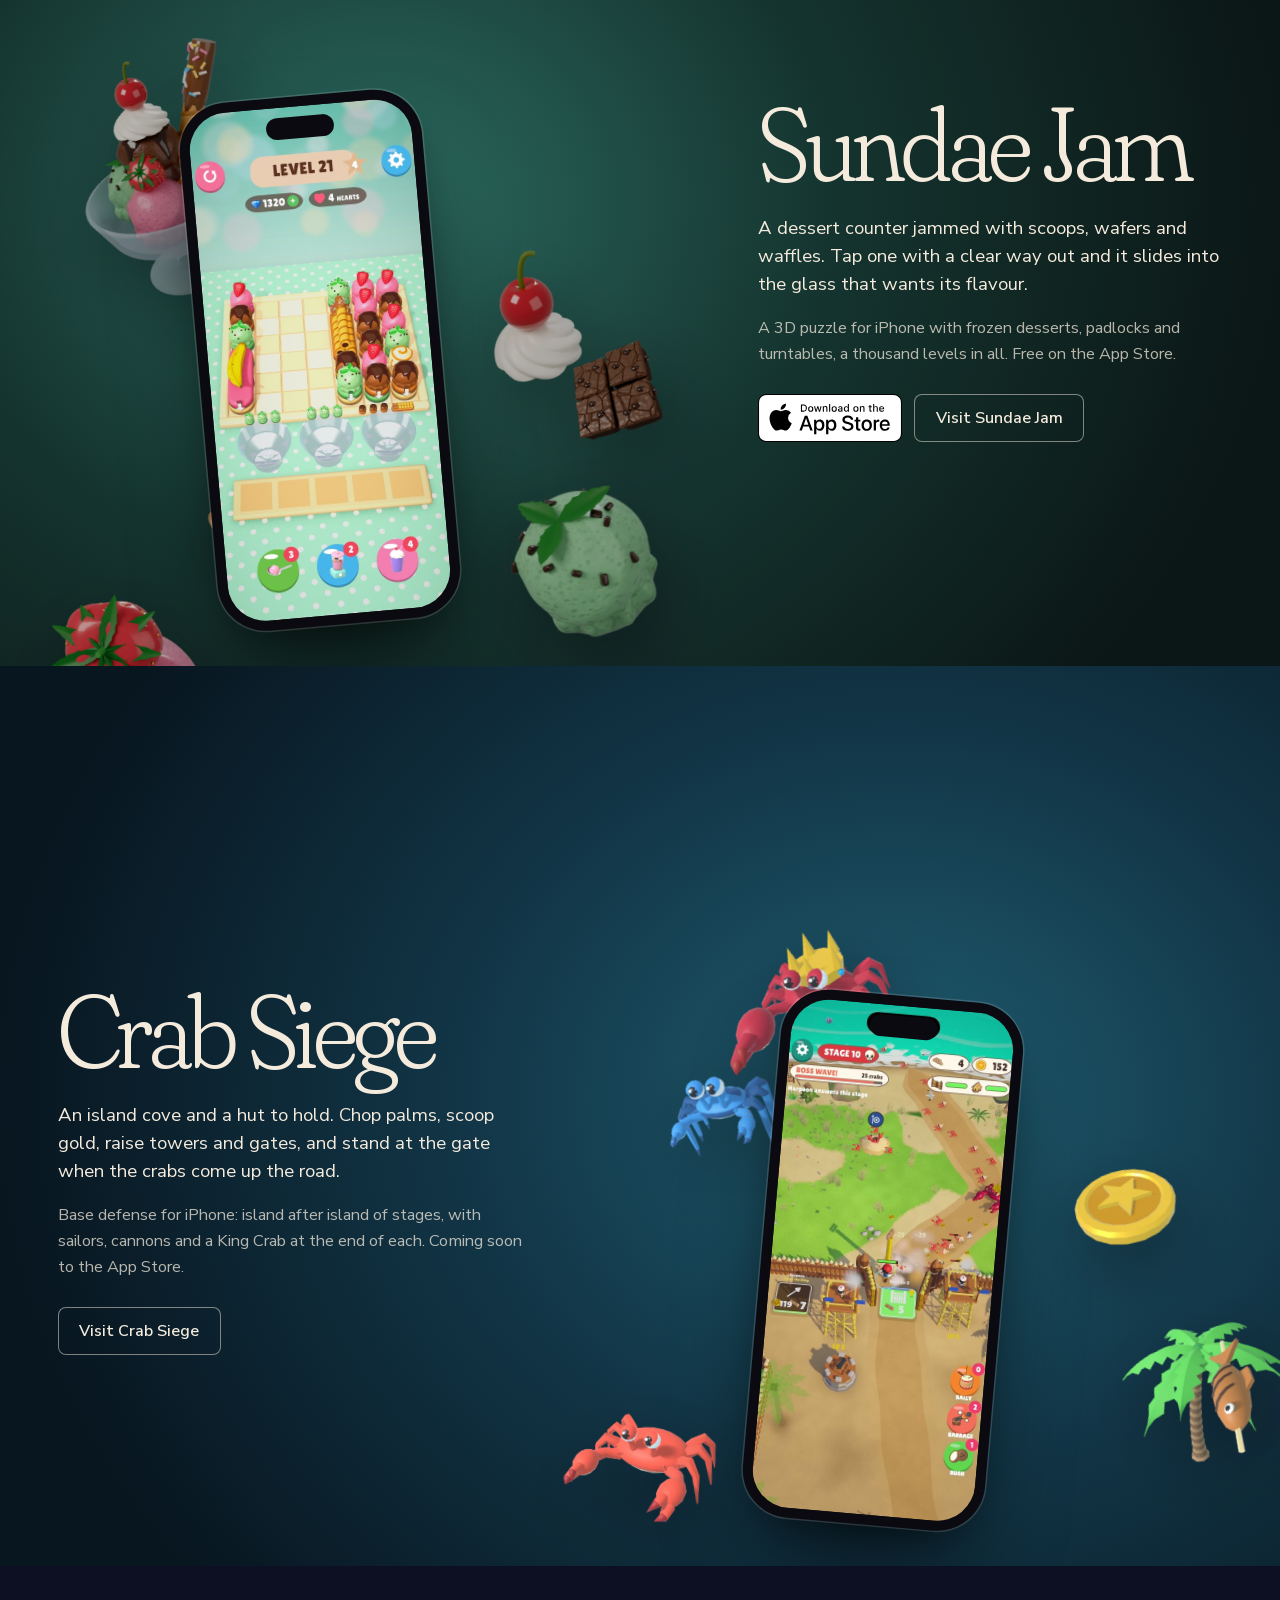
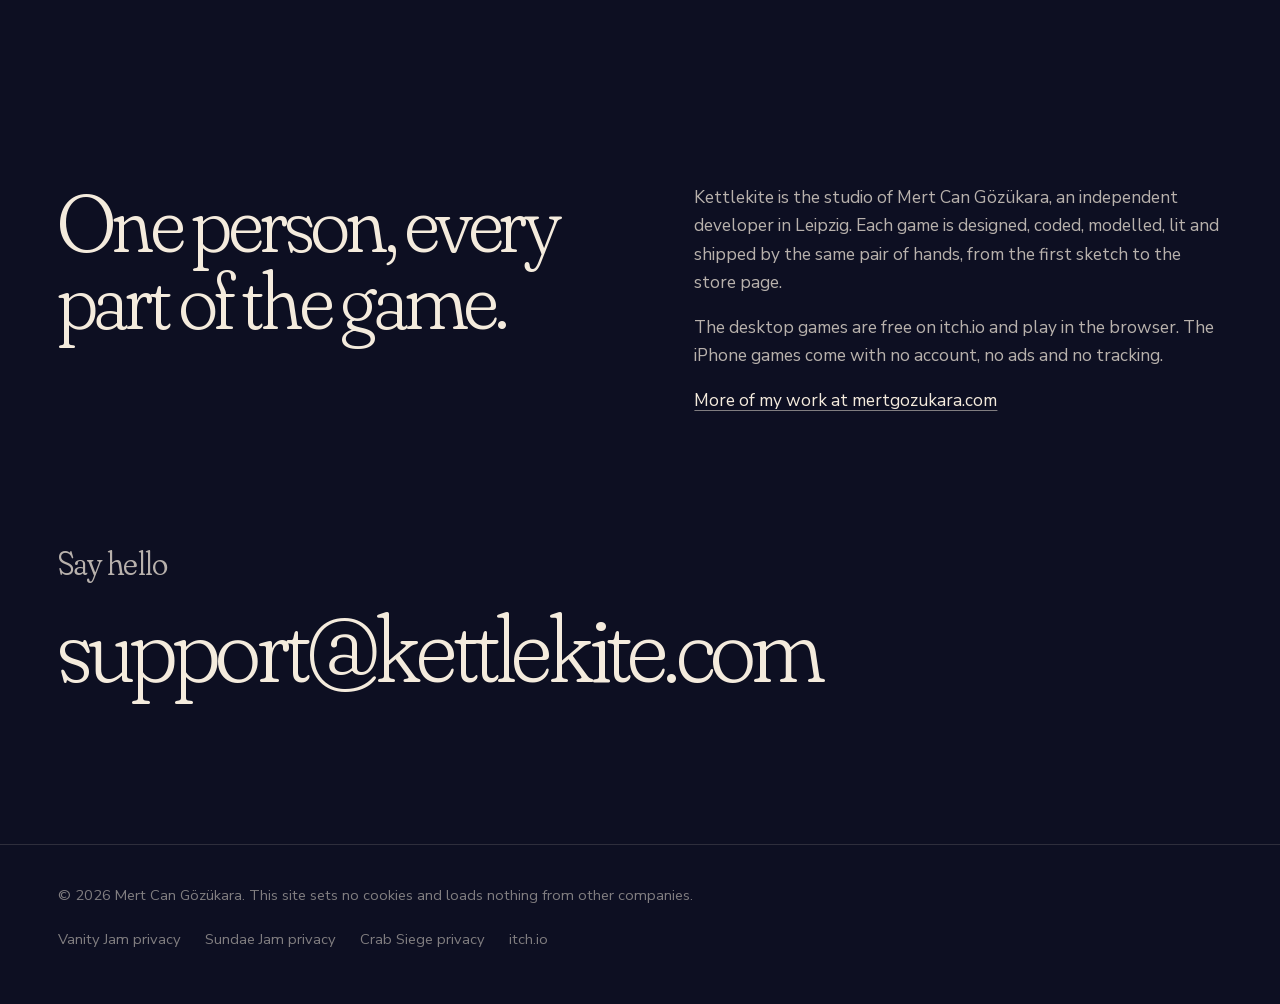
==== commit 2b4ac391: "Crab Siege's site is up: its chapter gets the build 17 film (the King Crab's wave), a new poster and" ====
--- a/index.html
+++ b/index.html
@@ -65,14 +65,14 @@
         <rect x="20" y="150" width="180" height="10" rx="5" fill="#f4ebdd" fill-opacity=".12"/>
       </svg>
     </div>
-    <!-- A night city under the sky; the games play on billboards on its rooftops. Laid out by city.js. -->
+    <!-- A night city under the sky; the games play on billboards on its rooftops, each named on its building. Laid out by city.js. -->
     <div class="city" aria-hidden="true">
       <svg class="back"></svg>
-      <a class="board" data-game="streetball" href="#streetball" tabindex="-1" style="background-image:url(/assets/media/streetball/peek.jpg)"><canvas></canvas><video src="/assets/media/streetball/board.mp4" muted loop playsinline preload="auto"></video></a>
-      <a class="board" data-game="vanity" href="#vanity-jam" tabindex="-1" style="background-image:url(/assets/media/vanity-jam/shot.jpg)"><canvas></canvas><video src="/assets/media/vanity-jam/board.mp4" muted loop playsinline preload="auto"></video></a>
-      <a class="board" data-game="lavaspin" href="#lavaspin" tabindex="-1" style="background-image:url(/assets/media/lavaspin/peek.jpg)"><canvas></canvas><video src="/assets/media/lavaspin/board.mp4" muted loop playsinline preload="auto"></video></a>
-      <a class="board" data-game="sundae" href="#sundae-jam" tabindex="-1" style="background-image:url(/assets/media/sundae-jam/shot.jpg)"><canvas></canvas><video src="/assets/media/sundae-jam/board.mp4" muted loop playsinline preload="auto"></video></a>
-      <a class="board" data-game="crab" href="#crab-siege" tabindex="-1" style="background-image:url(/assets/media/crab-siege/shot.jpg)"><canvas></canvas><video src="/assets/media/crab-siege/board.mp4" muted loop playsinline preload="auto"></video></a>
+      <a class="board" data-game="streetball" href="#streetball" tabindex="-1" style="background-image:url(/assets/media/streetball/peek.jpg)"><canvas></canvas><video src="/assets/media/streetball/board.mp4" muted loop playsinline preload="auto"></video><span class="sign">Streetball</span></a>
+      <a class="board" data-game="vanity" href="#vanity-jam" tabindex="-1" style="background-image:url(/assets/media/vanity-jam/shot.jpg)"><canvas></canvas><video src="/assets/media/vanity-jam/board.mp4" muted loop playsinline preload="auto"></video><span class="sign">Vanity Jam</span></a>
+      <a class="board" data-game="lavaspin" href="#lavaspin" tabindex="-1" style="background-image:url(/assets/media/lavaspin/peek.jpg)"><canvas></canvas><video src="/assets/media/lavaspin/board.mp4" muted loop playsinline preload="auto"></video><span class="sign">LavaSpin</span></a>
+      <a class="board" data-game="sundae" href="#sundae-jam" tabindex="-1" style="background-image:url(/assets/media/sundae-jam/shot.jpg)"><canvas></canvas><video src="/assets/media/sundae-jam/board.mp4" muted loop playsinline preload="auto"></video><span class="sign">Sundae Jam</span></a>
+      <a class="board" data-game="crab" href="#crab-siege" tabindex="-1" style="background-image:url(/assets/media/crab-siege/shot.jpg)"><canvas></canvas><video src="/assets/media/crab-siege/board.mp4" muted loop playsinline preload="auto"></video><span class="sign">Crab Siege</span></a>
       <svg class="front"></svg>
     </div>
     <div class="sky-copy wrap">
@@ -206,8 +206,11 @@
       <div class="copy wrap">
         <div class="side">
           <h2 class="title" id="cs-title">Crab Siege</h2>
-          <p class="what">An island cove and a hut to hold. Chop palms, scoop gold, raise towers and gates, and stand at the gate when the crabs come up the beach.</p>
-          <p class="where">Base defense for iPhone, a thousand stages with sailors, cannons and a King Crab. Coming soon to the App Store.</p>
+          <p class="what">An island cove and a hut to hold. Chop palms, scoop gold, raise towers and gates, and stand at the gate when the crabs come up the road.</p>
+          <p class="where">Base defense for iPhone: island after island of stages, with sailors, cannons and a King Crab at the end of each. Coming soon to the App Store.</p>
+          <div class="actions">
+            <a class="btn line" href="https://crabsiege.kettlekite.com">Visit Crab Siege</a>
+          </div>
         </div>
       </div>
     </div>
@@ -234,6 +237,7 @@
     <ul>
       <li><a href="https://vanityjam.kettlekite.com/privacy">Vanity Jam privacy</a></li>
       <li><a href="https://sundaejam.kettlekite.com/privacy">Sundae Jam privacy</a></li>
+      <li><a href="https://crabsiege.kettlekite.com/privacy">Crab Siege privacy</a></li>
       <li><a href="https://iammertg.itch.io">itch.io</a></li>
     </ul>
   </div>
--- a/assets/kk.css
+++ b/assets/kk.css
@@ -60,10 +60,11 @@
 .nav a { text-decoration: none; }
 .nav a:hover { color: var(--ivory); }
 
-/* Buttons: one solid ivory pill per view, everything else outlined or a plain link */
+/* Buttons take the shape of Apple's App Store badge that sits among them: 48 px tall, corners of 8 px
+   (the badge's own, measured). One solid ivory button per view, everything else outlined or a plain link */
 .btn {
   display: inline-flex; align-items: center; justify-content: center; gap: 0.55rem;
-  min-height: 3rem; padding: 0.8rem 1.5rem; border-radius: 999px;
+  min-height: 3rem; padding: 0.8rem 1.35rem; border-radius: 8px;
   font: 600 1rem/1 var(--body); text-decoration: none; white-space: nowrap;
   transition: background 0.3s var(--ease), color 0.3s var(--ease), box-shadow 0.3s var(--ease), transform 0.3s var(--ease);
 }
@@ -72,6 +73,11 @@
 .btn.line { color: var(--ivory); box-shadow: inset 0 0 0 1px var(--ivory-3); }
 .btn.line:hover { box-shadow: inset 0 0 0 1px var(--ivory); }
 .btn.soon { color: var(--ivory-2); box-shadow: inset 0 0 0 1px var(--line); cursor: default; }
+/* A row of them, centred on one line; the gap is the badge's clear space (a quarter of its height).
+   Apple's own badge, unaltered, for a game that is out; "coming soon" holds its place until then */
+.actions { display: flex; flex-wrap: wrap; align-items: center; gap: 0.75rem; }
+.store-badge { display: inline-flex; border-radius: 8px; }
+.store-badge img { width: auto; height: 3rem; }
 
 /* Long-form pages: privacy, terms, support */
 .doc { max-width: var(--measure); padding-top: clamp(7rem, 14vw, 10rem); padding-bottom: 3rem; }
--- a/assets/home.css
+++ b/assets/home.css
@@ -12,7 +12,7 @@
 .stars { position: absolute; inset: 0 0 42% 0; width: 100%; height: 58%; }
 .stars circle { fill: var(--ivory); }
 .stars .tw { animation: twinkle 4.5s ease-in-out infinite; }
-@keyframes twinkle { 0%, 100% { opacity: 0.25; } 50% { opacity: 0.95; } }
+@keyframes twinkle { 0%, 100% { opacity: 0.35; } 50% { opacity: 0.85; } }
 
 /* now and then a star falls: a short streak whose tail grows behind its head, then fades */
 .meteors { position: absolute; inset: 0 0 35% 0; overflow: hidden; pointer-events: none; }
@@ -51,10 +51,28 @@
 .city { position: absolute; left: 0; right: 0; bottom: 0; height: var(--city); z-index: 1; }
 .city svg { position: absolute; inset: 0; width: 100%; height: 100%; overflow: visible; }
 .city .front { pointer-events: none; }
-.board { position: absolute; display: block; background: #0b0d1f center / cover no-repeat; }
+/* each screen spills a little of its game's light into the night */
+.board {
+  position: absolute; display: block; background: #0b0d1f center / cover no-repeat; text-decoration: none;
+  box-shadow: 0 0 34px 4px color-mix(in srgb, var(--hue, #f4ebdd) 20%, transparent);
+  transition: filter 0.25s ease;
+}
 .board canvas { display: block; width: 100%; height: 100%; }
 /* the videos play unseen; city.js draws their frames into the canvas (see there why) */
 .board video { position: absolute; inset: 0; width: 100%; height: 100%; visibility: hidden; }
+/* the game's name, lit on the building under its billboard (city.js keeps that band of wall dark) */
+.board .sign {
+  position: absolute; left: 50%; top: calc(100% + var(--drop, 30px)); transform: translateX(-50%);
+  font: 400 var(--sign, 15px)/1 var(--display); font-variation-settings: "opsz" 24; letter-spacing: 0.01em; white-space: nowrap;
+  color: color-mix(in srgb, var(--hue, #f4ebdd) 82%, #fff8ee);
+  text-shadow: 0 0 10px color-mix(in srgb, var(--hue, #f4ebdd) 45%, transparent);
+  opacity: 0.86; transition: opacity 0.25s ease;
+}
+@media (hover: hover) and (pointer: fine) {
+  .board:hover { filter: brightness(1.1); }
+  .board:hover .sign { opacity: 1; }
+}
+.board:active { filter: brightness(0.94); }
 .beacon { animation: beacon 2.8s ease-in-out infinite; }
 @keyframes beacon { 0%, 100% { opacity: 0.15; } 50% { opacity: 1; } }
 
@@ -117,10 +135,9 @@
 .chapter .title { font-weight: 290; letter-spacing: -0.045em; line-height: 0.86; font-variation-settings: "opsz" 144; }
 .side .what { font-size: clamp(1.15rem, 1.45vw, 1.34rem); line-height: 1.5; margin-bottom: 1rem; }
 .side .where { color: var(--ivory-2); font-size: 1.02rem; }
-.actions { display: flex; flex-wrap: wrap; gap: 0.75rem; margin-top: 1.7rem; }
-/* Apple's own badge, unaltered, for a game that is out; it presses like the buttons beside it */
-.store-badge { display: inline-flex; border-radius: 9px; transition: transform 0.16s var(--ease); }
-.store-badge img { width: auto; height: 3rem; }
+.actions { margin-top: 1.7rem; }
+/* Apple's badge (shape in kk.css) presses like the buttons beside it */
+.store-badge { transition: transform 0.16s var(--ease); }
 .store-badge:active { transform: scale(0.97); }
 @media (hover: hover) and (pointer: fine) { .store-badge:hover { transform: translateY(-1px); } }
 
@@ -169,7 +186,7 @@
 .studio { position: relative; display: grid; grid-template-columns: minmax(0, 1fr) minmax(18rem, 33rem); gap: 2rem 5rem; align-items: start; padding-top: clamp(7rem, 17vw, 15rem); padding-bottom: clamp(4rem, 9vw, 8rem); }
 .studio-title { font-size: clamp(2.8rem, 6.4vw, 6.6rem); font-weight: 290; letter-spacing: -0.04em; line-height: 0.95; }
 .studio-body p { color: var(--ivory-2); font-size: clamp(1.08rem, 1.3vw, 1.2rem); line-height: 1.65; }
-.studio-body a { color: var(--ivory); }
+.studio-body a { display: inline-block; padding-block: 0.65rem; margin-block: -0.65rem; color: var(--ivory); }
 .contact { padding-bottom: clamp(5rem, 10vw, 9rem); }
 .contact-title { font-size: clamp(1.6rem, 2.6vw, 2.2rem); font-weight: 340; margin-bottom: 1rem; color: var(--ivory-2); }
 .mail {
@@ -192,15 +209,24 @@
 /* ——— Narrow screens ——— */
 /* phone taps: the bar's and the footer's links keep their look and get a 44 px target */
 @media (max-width: 760px) {
-  .nav a, .studio-body a { display: inline-block; }
+  .nav a { display: inline-block; }
   .nav a { min-width: 44px; text-align: center; }
-  .bar .brand, .nav a, .studio-body a { padding-block: 0.65rem; margin-block: -0.65rem; }
+  .bar .brand, .nav a { padding-block: 0.65rem; margin-block: -0.65rem; }
   .foot ul { gap: 0 1.5rem; }
   .foot a { display: inline-block; padding-block: 0.7rem; }
+  /* a game's buttons fill their row, beside the badge or stacked, so the row ends on one edge */
+  .chapter .actions .btn { flex: 1 1 auto; }
+}
+/* the smallest phones: the bar keeps the kite mark and the links (the name stands just below it,
+   in the sky), and the line wraps beside the kite instead of running under it */
+.brand .kite { flex-shrink: 0; }
+@media (max-width: 350px) {
+  .bar .brand { font-size: 0; gap: 0; padding: 11px; margin: -11px; }
+  .lede { max-width: 15ch; }
 }
 @media (max-width: 860px) {
   .flyer { left: 62%; top: 12%; }
-  .sky { --city: 40%; }
+  .sky { --city: 58%; } /* two rows of rooftops on an upright screen */
   .kettle { right: 2%; width: 58px; }
   .games a { grid-template-columns: 1fr; gap: 0.3rem; }
   .g-where { text-align: left; }
